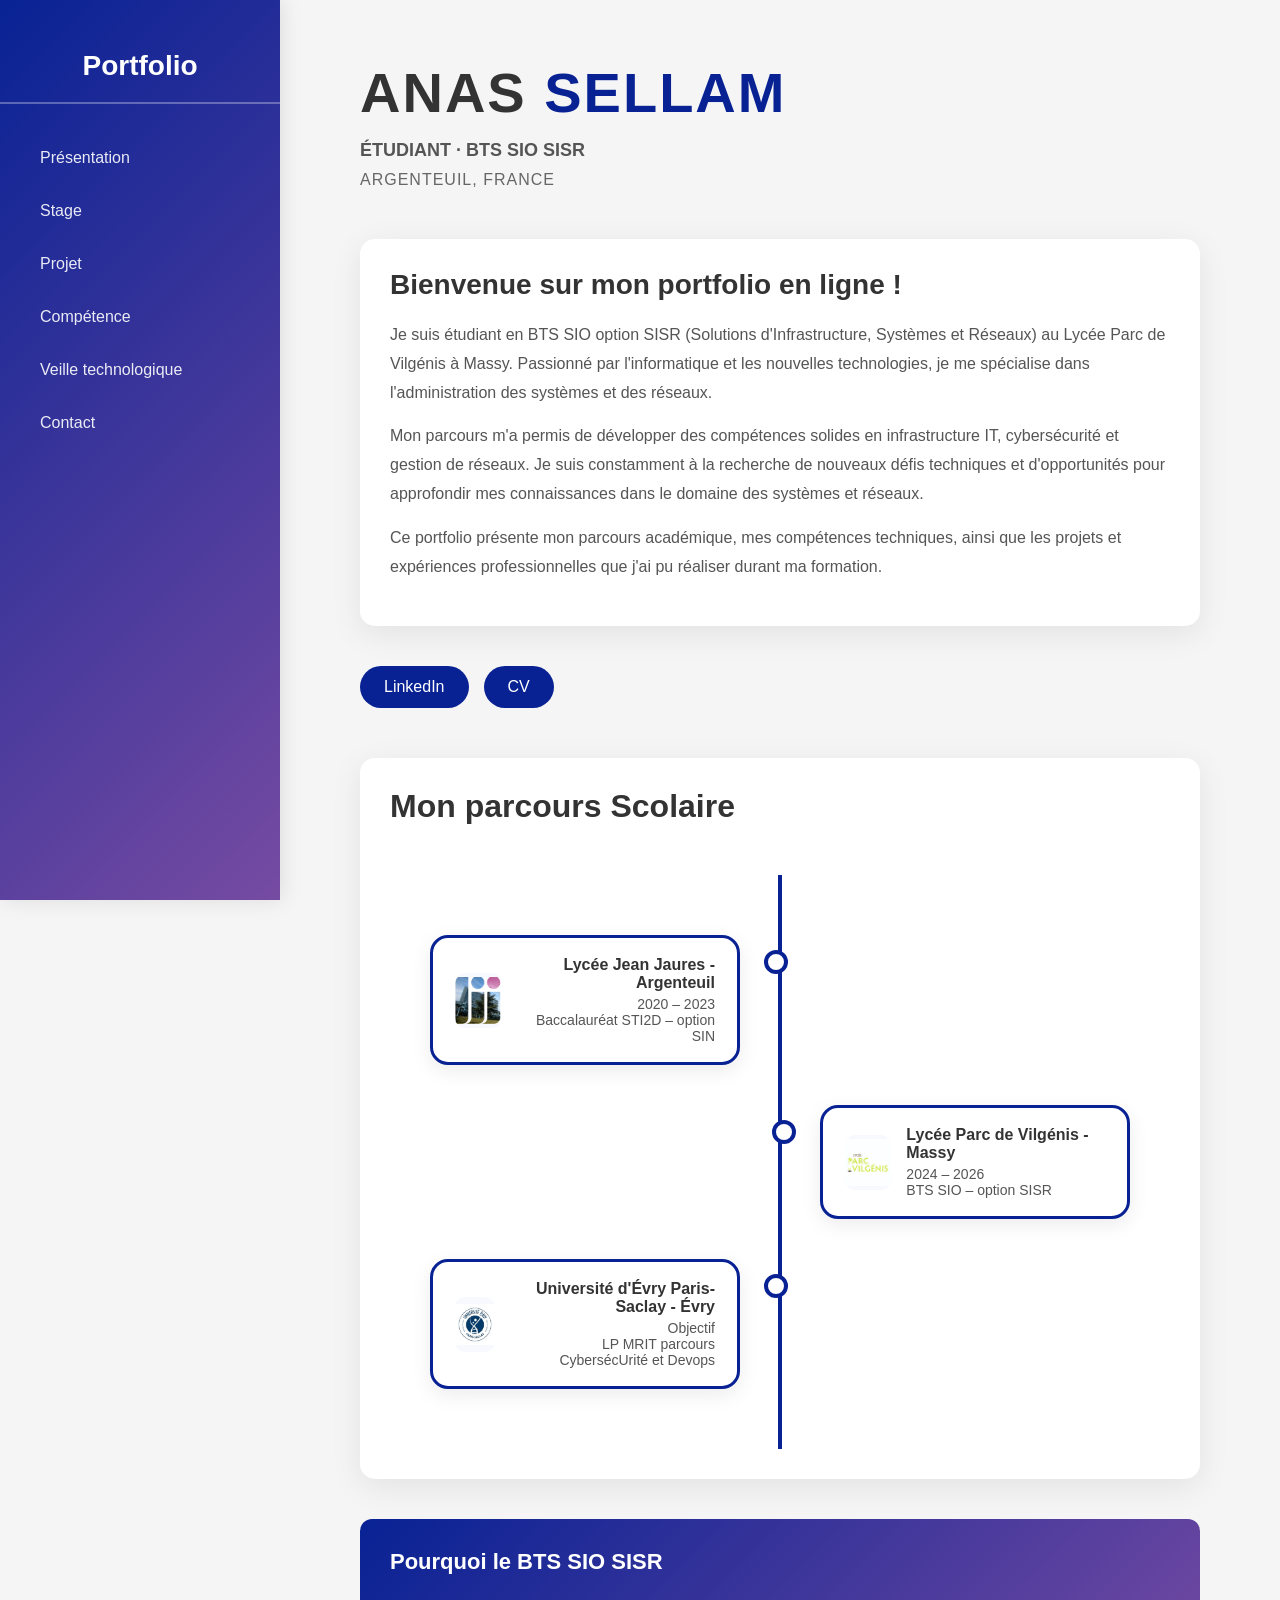
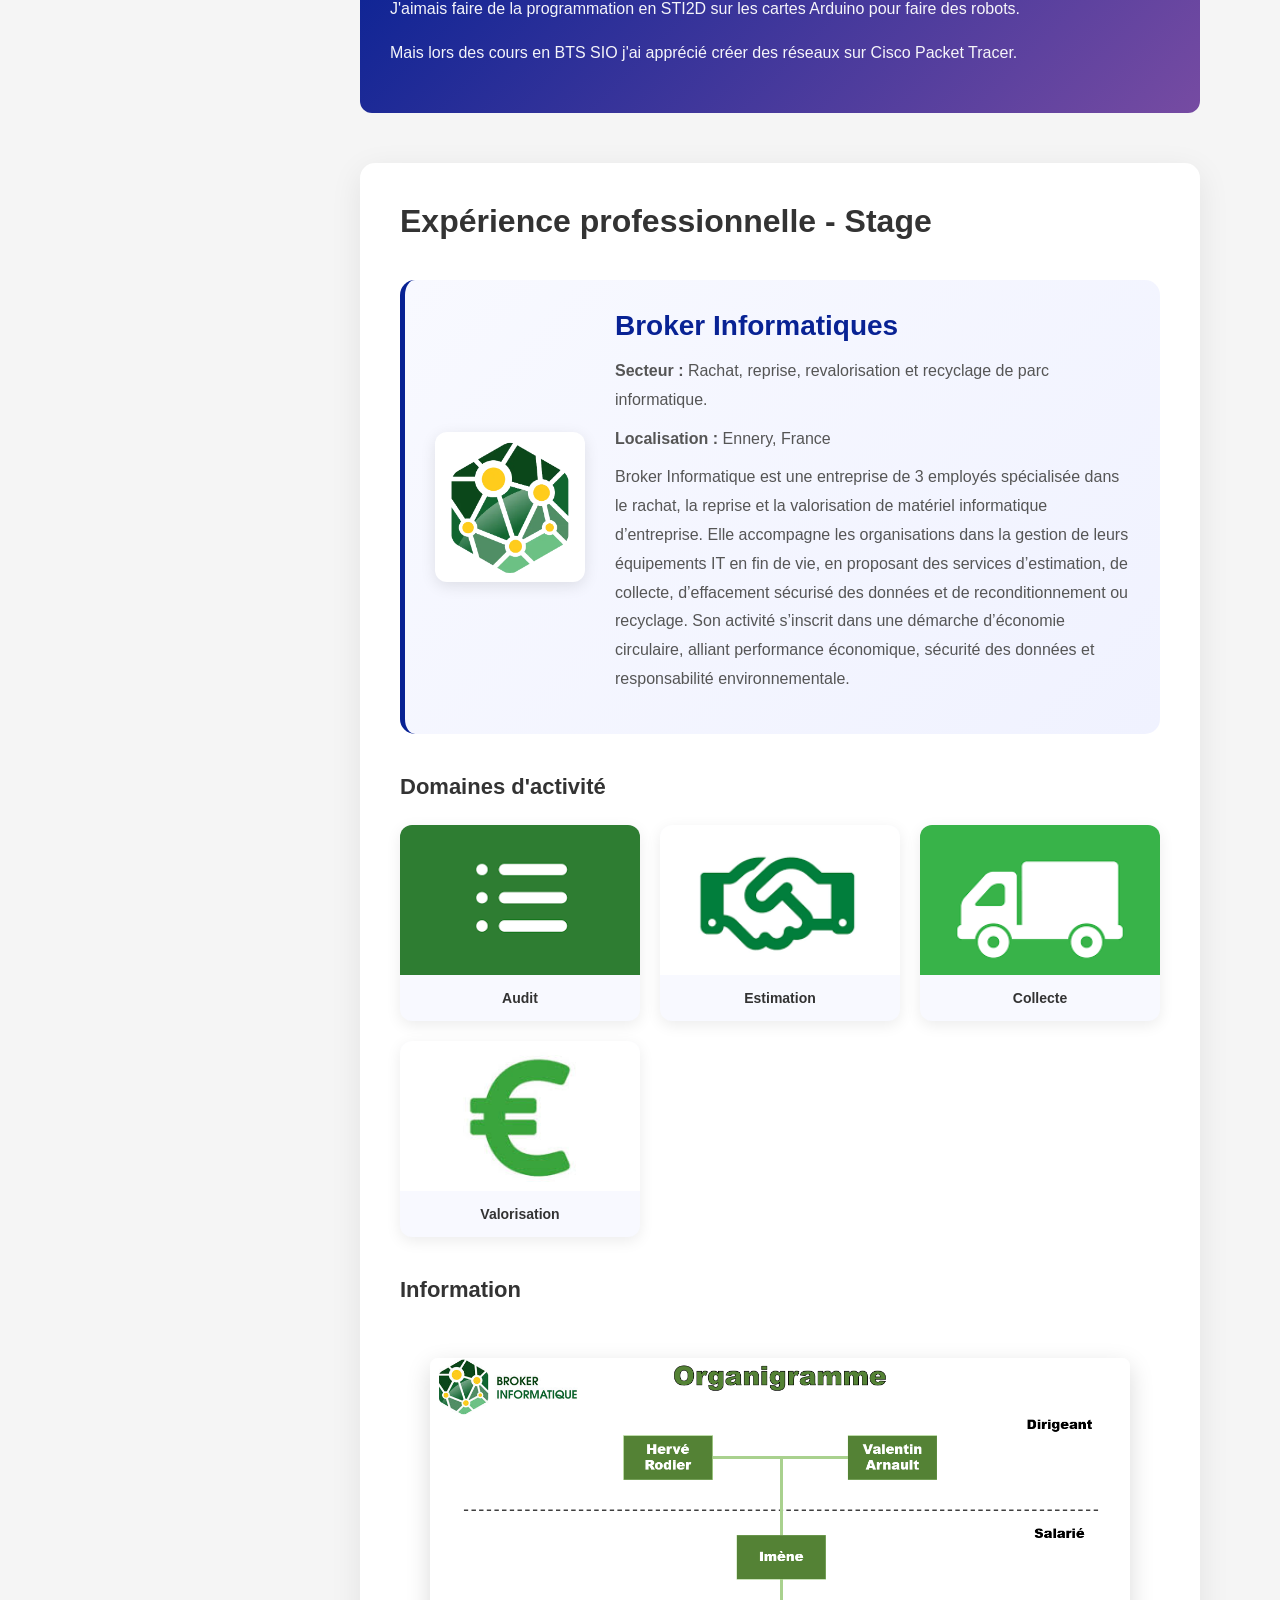
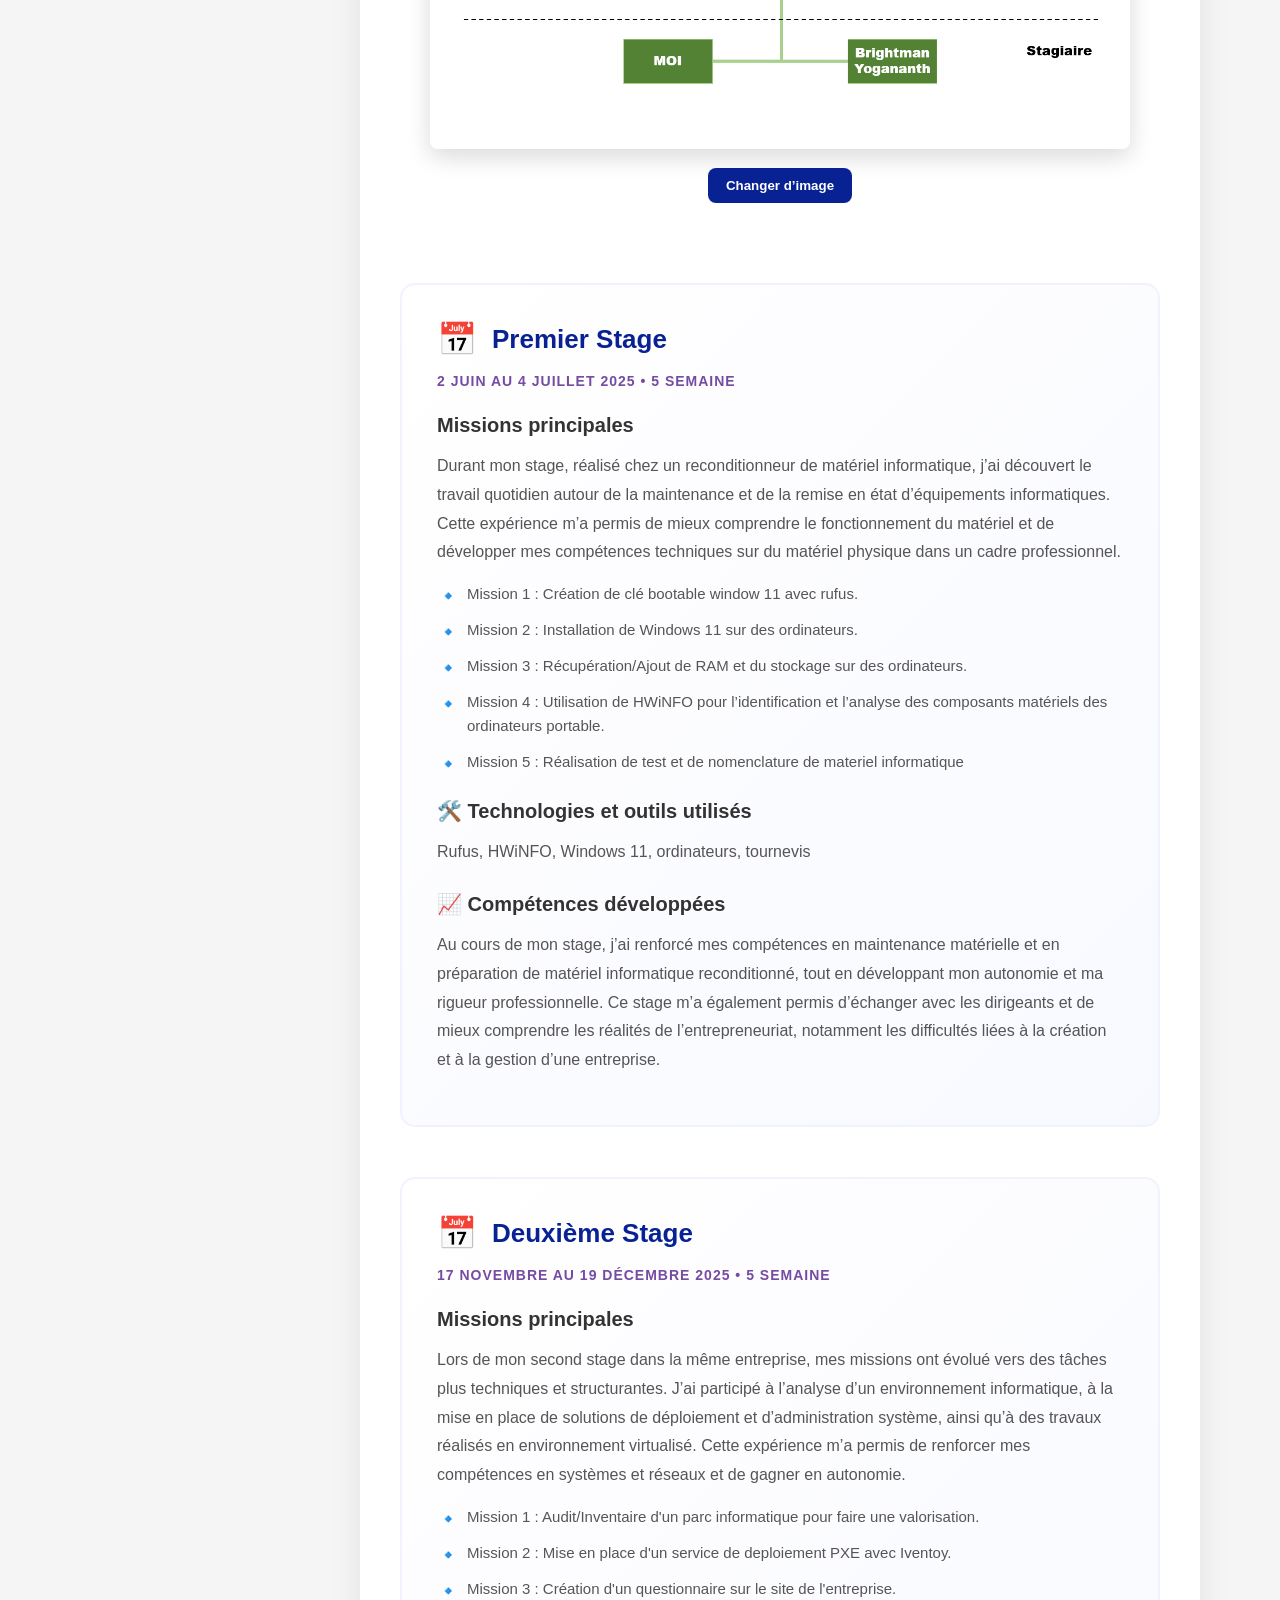
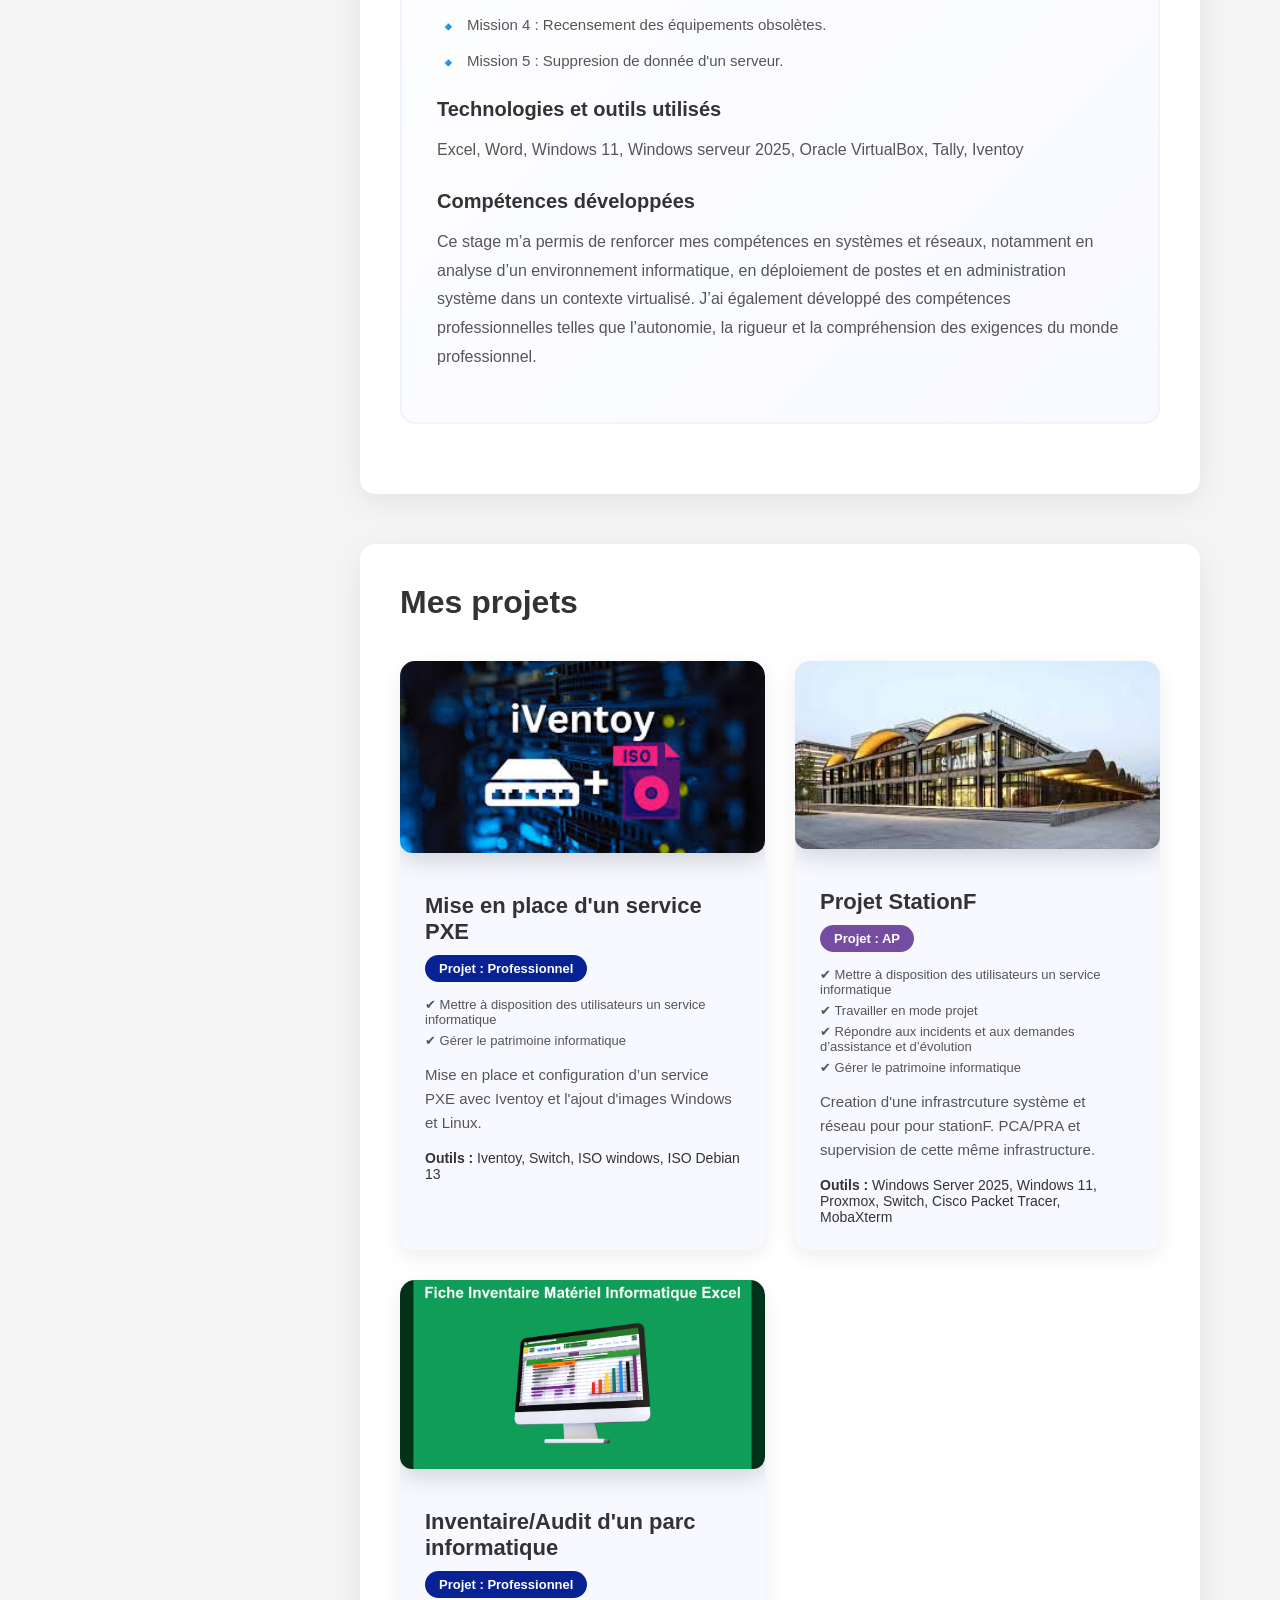
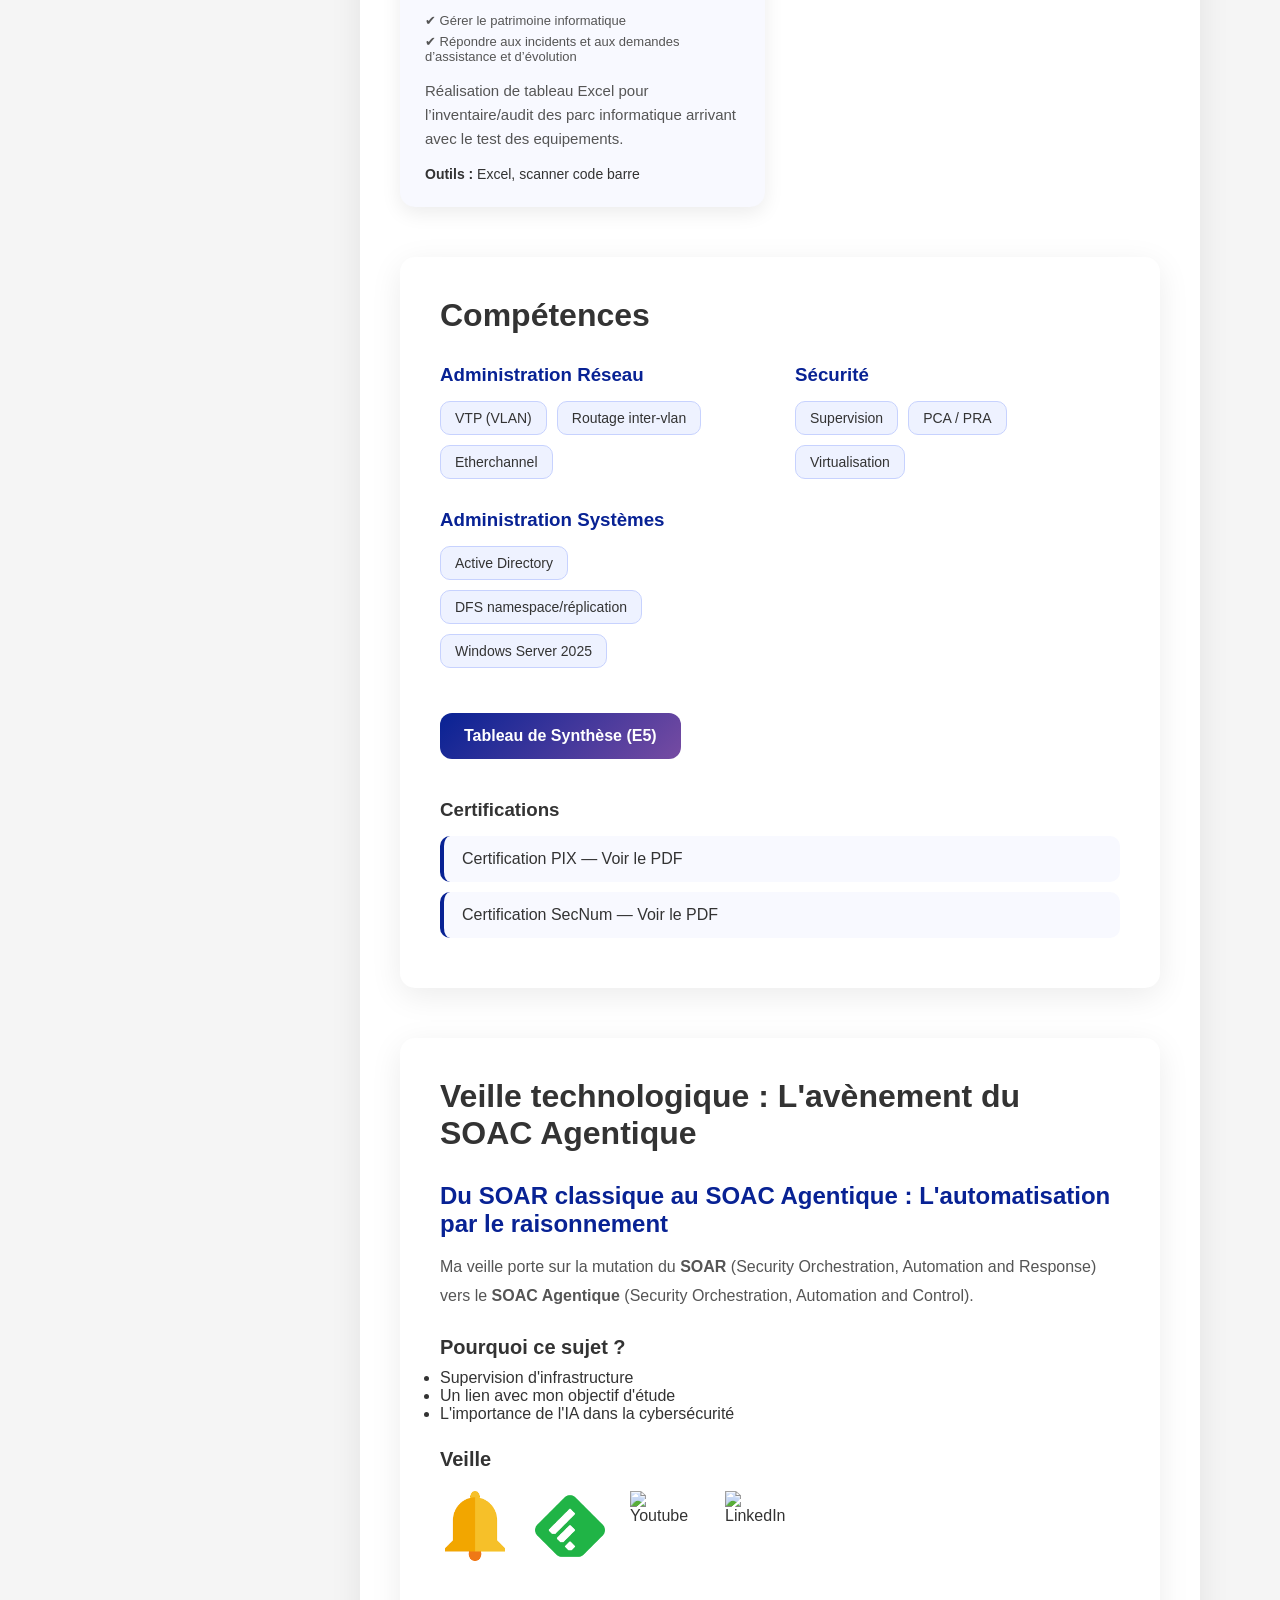
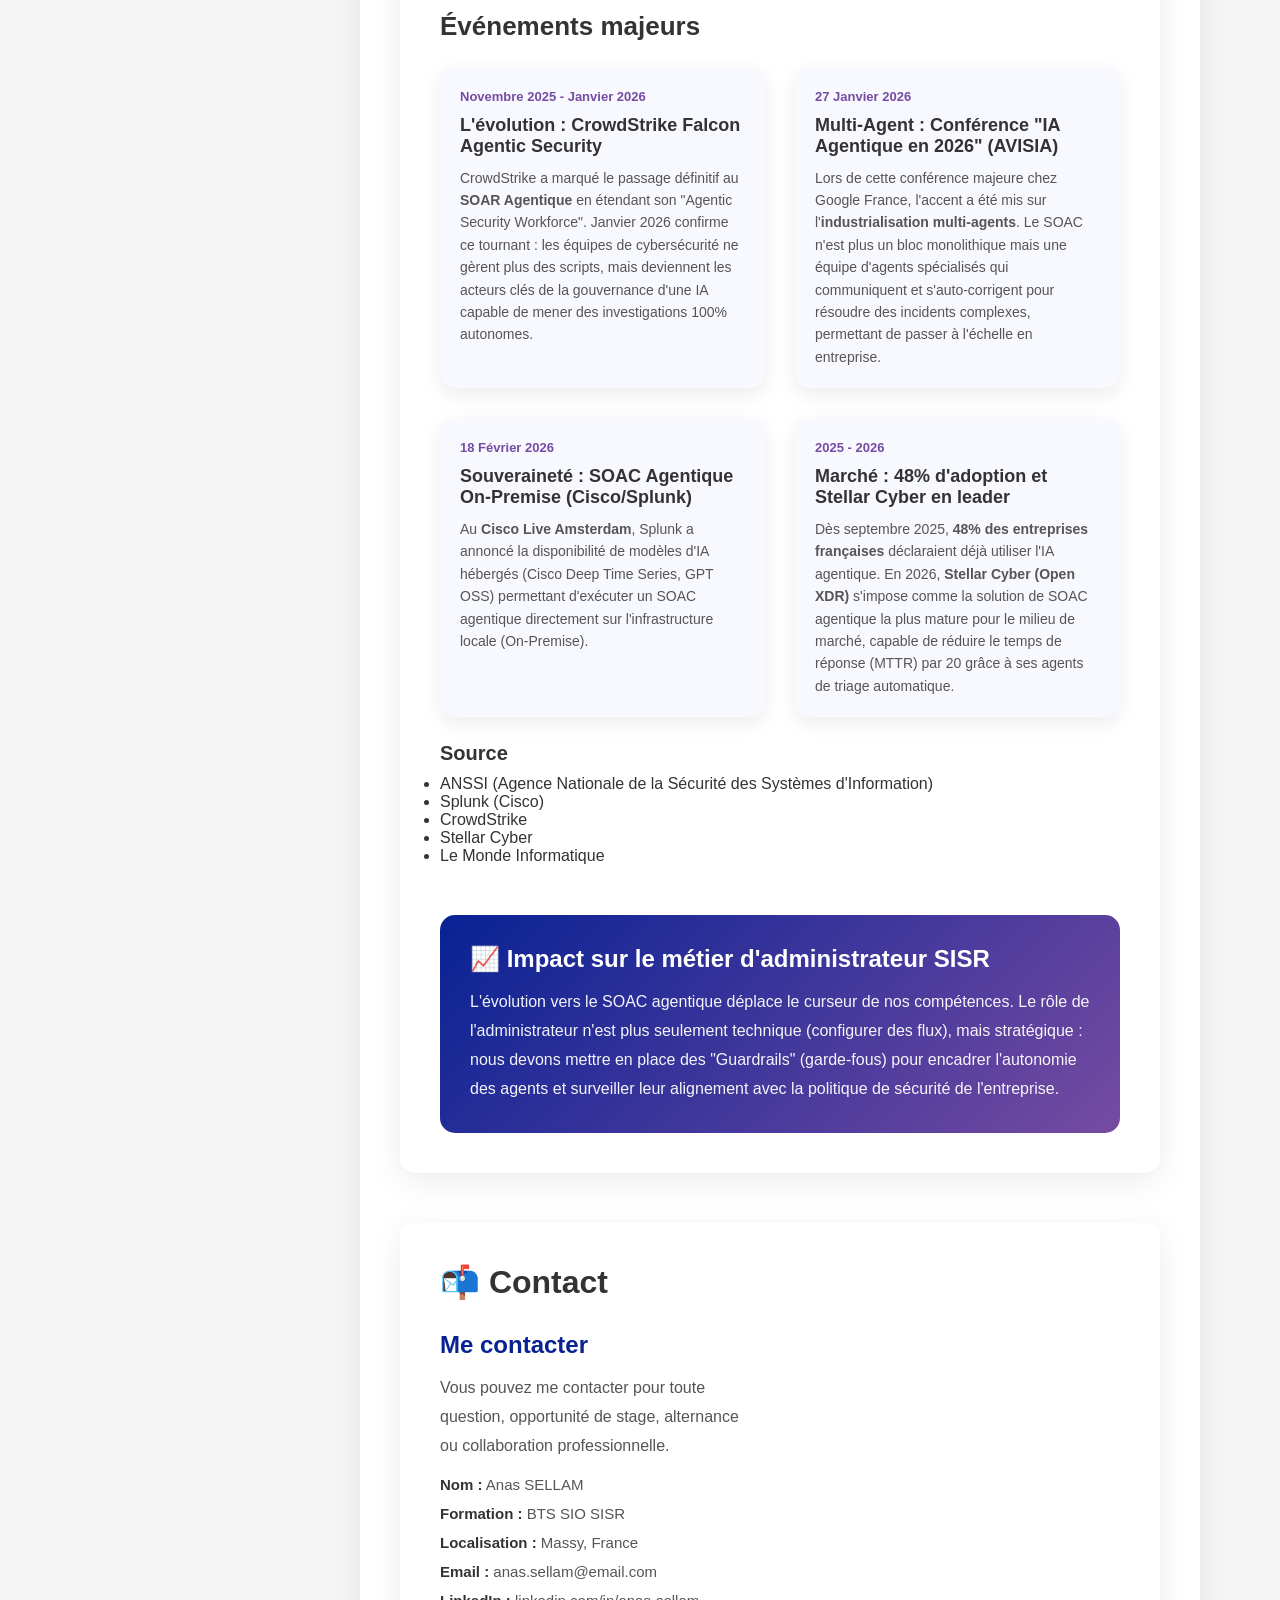
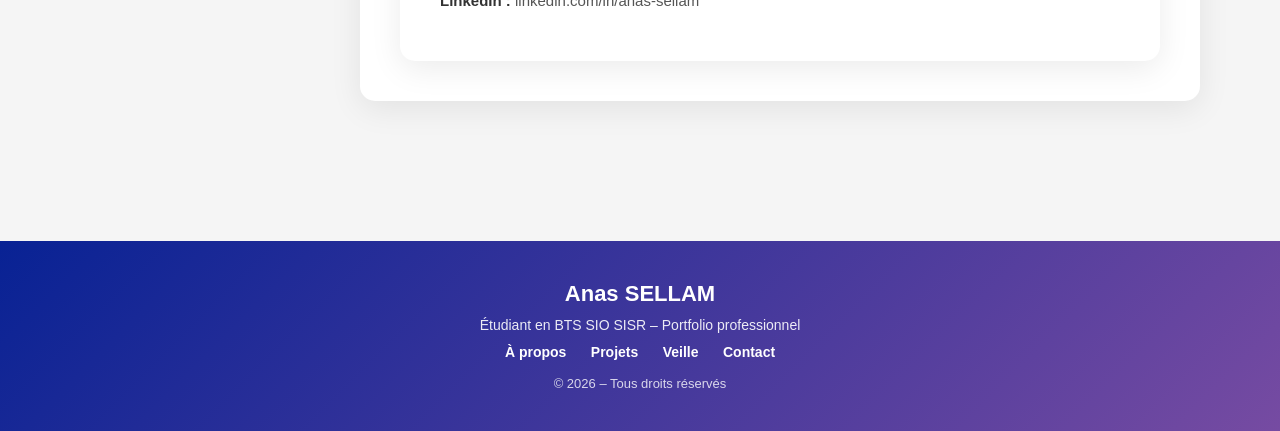
==== index.html @ ca4bee09 "Fix typos in mission descriptions in index.html" ====
<!DOCTYPE html>
<html lang="fr">
<head>
    <meta charset="UTF-8">
    <meta name="viewport" content="width=device-width, initial-scale=1.0">
    <title>Portfolio - Anas SELLAM</title>
    <link rel="stylesheet" href="css/styles.css">
</head>
<body>
    

    <nav class="sidebar">
        <div class="logo">
            <h2>Portfolio</h2>
        </div>
        <ul>
            <li><a href="#apropos">Présentation</a></li>
            <li><a href="#stage">Stage</a></li>
            <li><a href="#projet">Projet</a></li>
            <li><a href="#competence">Compétence</a></li>
            <li><a href="#veille">Veille technologique</a></li>
            <li><a href="#contact">Contact</a></li>
        </ul>
    </nav>

    <main class="content">
        <div id="apropos" class="hero">
            <h1><span class="name-part1">ANAS</span> <span class="name-part2">SELLAM</span></h1>
            <p class="subtitle">ÉTUDIANT · BTS SIO SISR</p>
            <p class="location">ARGENTEUIL, FRANCE</p>
        </div>

        <div class="intro">
            <h2>Bienvenue sur mon portfolio en ligne !</h2>
            <p>Je suis étudiant en BTS SIO option SISR (Solutions d'Infrastructure, Systèmes et Réseaux) au Lycée Parc de Vilgénis à Massy. Passionné par l'informatique et les nouvelles technologies, je me spécialise dans l'administration des systèmes et des réseaux.</p>
            <p>Mon parcours m'a permis de développer des compétences solides en infrastructure IT, cybersécurité et gestion de réseaux. Je suis constamment à la recherche de nouveaux défis techniques et d'opportunités pour approfondir mes connaissances dans le domaine des systèmes et réseaux.</p>
            <p>Ce portfolio présente mon parcours académique, mes compétences techniques, ainsi que les projets et expériences professionnelles que j'ai pu réaliser durant ma formation.</p>
        </div>

        <div class="social-links">
            <a href="https://www.linkedin.com/in/anas-sellam/" class="social-icon">LinkedIn</a>
            <a href="images/certification/CV_Alternance (1).pdf" target="_blank" class="social-icon">CV</a>
            
        </div>

        <div class="studies-section">
            <h2>Mon parcours Scolaire</h2>
            <div class="timeline-academic">

                <!-- ÉTAPE 1 -->
                <div class="timeline-row left">
                    <div class="timeline-card">
                        <div class="timeline-logo">
                            <img src="images/ecoles/icon_ljj.jpg" alt="Logo école">
                        </div>
                        <div class="timeline-text">
                            <h3>Lycée Jean Jaures - Argenteuil</h3>
                            <p>2020 – 2023</p>
                            <p>Baccalauréat STI2D – option SIN</p>
                        </div>
                    </div>
                </div>

                <!-- ÉTAPE 2 -->
                <div class="timeline-row right">
                    <div class="timeline-card">
                        <div class="timeline-logo">
                            <img src="images/ecoles/icon_lpv.jpg" alt="Logo école">
                        </div>
                        <div class="timeline-text">
                            <h3>Lycée Parc de Vilgénis - Massy</h3>
                            <p>2024 – 2026</p>
                            <p>BTS SIO – option SISR</p>
                        </div>
                    </div>
                </div>

                <!-- ÉTAPE 3 -->
                <div class="timeline-row left">
                    <div class="timeline-card">
                        <div class="timeline-logo">
                            <img src="images/ecoles/icon_ups.jpg" alt="Logo école">
                        </div>
                        <div class="timeline-text">
                            <h3>Université d'Évry Paris-Saclay - Évry</h3>
                            <p>Objectif</p>
                             <p>LP MRIT parcours CybersécUrité et Devops</p>
                            <p></p>
                        </div>
                    </div>
                </div>

            </div>           
        </div>

        

        <div class="choice-section">
            <h4>Pourquoi le BTS SIO SISR</h4>
            <p>J'aimais faire de la programmation en STI2D sur les cartes Arduino pour faire des robots.</p>
            <p>Mais lors des cours en BTS SIO j'ai apprécié créer des réseaux sur Cisco Packet Tracer.</p>
        </div>

        <div id="stage" class="stage-section">
            <h2>Expérience professionnelle - Stage</h2>
            
            <!-- En-tête entreprise avec logo -->
            <div class="company-header">
                <div class="company-logo">
                    <!-- Remplacez le commentaire ci-dessous par votre image -->
                    <img src="images/bi/logo-BI.png" alt="Logo Entreprise">
                    <!--<span style="font-size: 48px;"></span> -->
                </div>
                <div class="company-info">
                    <h3>Broker Informatiques</h3>
                    <p><strong>Secteur :</strong> Rachat, reprise, revalorisation et recyclage de parc informatique.</p>
                    <p><strong>Localisation :</strong> Ennery, France  </p>
                    <p>Broker Informatique est une entreprise de 3 employés spécialisée dans le rachat, la reprise et la valorisation de matériel informatique d’entreprise. Elle accompagne les organisations dans la gestion de leurs équipements IT en fin de vie, en proposant des services d’estimation, de collecte, d’effacement sécurisé des données et de reconditionnement ou recyclage. Son activité s’inscrit dans une démarche d’économie circulaire, alliant performance économique, sécurité des données et responsabilité environnementale.</p>
                    <!-- <p>[Description de l'entreprise : présentation générale, domaine d'expertise, taille, valeurs, etc. Expliquez ce que fait l'entreprise et son positionnement sur le marché.]</p> -->
                </div>
            </div>

            <!-- Activités de l'entreprise -->
            <div class="company-activities">
                <h4>Domaines d'activité</h4>
                <div class="activities-gallery">
                    <div class="activity-item">
                        <div class="activity-image">
                            <img src="images/bi/icon-inventaire.png" alt="Activité 1">
                            
                        </div>
                        <div class="activity-label">Audit</div>
                    </div>
                    <div class="activity-item">
                        <div class="activity-image">
                            <img src="images/bi/icon-estimation.png" alt="Activité 2">
                            
                        </div>
                        <div class="activity-label">Estimation</div>
                    </div>
                    <div class="activity-item">
                        <div class="activity-image">
                            <img src="images/bi/icon-collecte.png" alt="Activité 3"> 
                            
                        </div>
                        <div class="activity-label">Collecte</div>
                    </div>
                    <div class="activity-item">
                        <div class="activity-image">
                            <img src="images/bi/icon-valorisation.png" alt="Activité 4">
                            
                        </div>
                        <div class="activity-label">Valorisation</div>
                    </div>
                </div>
            </div>

            <!-- Organigramme -->
            <div class="organigramme-section">
                <h4>Information </h4>
                <div class="organigramme-container">
                    <div class="org-gallery">
                        <img id="orgImage" src="images/bi/organigramme.png" class="org-image">
                        <br>
                        <button onclick="changeOrgImage()" class="org-btn">
                            Changer d’image
                        </button>
                    </div>

                </div>
            </div>

            <!-- Premier stage -->
            <div class="stage-period">
                <h3>Premier Stage</h3>
                <div class="stage-date">2 juin au 4 juillet 2025 • 5 semaine</div>
                
                <h4>Missions principales</h4>
                <p>Durant mon stage, réalisé chez un reconditionneur de matériel informatique, j’ai découvert le travail quotidien autour de la maintenance et de la remise en état d’équipements informatiques. Cette expérience m’a permis de mieux comprendre le fonctionnement du matériel et de développer mes compétences techniques sur du matériel physique dans un cadre professionnel.</p>
                
                <ul>
                    <li>Mission 1 : Création de clé bootable window 11 avec rufus.</li>
                    <li>Mission 2 : Installation de Windows 11 sur des ordinateurs.</li>
                    <li>Mission 3 : Récupération/Ajout de RAM et du stockage sur des ordinateurs.</li>
                    <li>Mission 4 : Utilisation de HWiNFO pour l’identification et l’analyse des composants matériels des ordinateurs portable.</li>
                    <li>Mission 5 : Réalisation de test et de nomenclature de materiel informatique</li>
                </ul>

                <h4>🛠️ Technologies et outils utilisés</h4>
                <p>Rufus, HWiNFO, Windows 11, ordinateurs, tournevis</p>

                <h4>📈 Compétences développées</h4>
                <p>Au cours de mon stage, j’ai renforcé mes compétences en maintenance matérielle et en préparation de matériel informatique reconditionné, tout en développant mon autonomie et ma rigueur professionnelle. Ce stage m’a également permis d’échanger avec les dirigeants et de mieux comprendre les réalités de l’entrepreneuriat, notamment les difficultés liées à la création et à la gestion d’une entreprise.</p>
            </div>

            <!-- Deuxième stage -->
            <div class="stage-period">
                <h3>Deuxième Stage</h3>
                <div class="stage-date">17 novembre au 19 décembre 2025 • 5 semaine</div>
                
                <h4>Missions principales</h4>
                <p>Lors de mon second stage dans la même entreprise, mes missions ont évolué vers des tâches plus techniques et structurantes. J’ai participé à l’analyse d’un environnement informatique, à la mise en place de solutions de déploiement et d’administration système, ainsi qu’à des travaux réalisés en environnement virtualisé. Cette expérience m’a permis de renforcer mes compétences en systèmes et réseaux et de gagner en autonomie.</p>
                
                <ul>
                    <li>Mission 1 : Audit/Inventaire d'un parc informatique pour faire une valorisation.</li>
                    <li>Mission 2 : Mise en place d'un service de deploiement PXE avec Iventoy.</li>
                    <li>Mission 3 : Création d'un questionnaire sur le site de l'entreprise.</li>
                    <li>Mission 4 : Recensement des équipements obsolètes.</li>
                    <li>Mission 5 : Suppresion de donnée d'un serveur.</li>   
                </ul>

                <h4>Technologies et outils utilisés</h4>
                <p>Excel, Word, Windows 11, Windows serveur 2025, Oracle VirtualBox, Tally, Iventoy</p>

                <h4>Compétences développées</h4>
                <p>Ce stage m’a permis de renforcer mes compétences en systèmes et réseaux, notamment en analyse d’un environnement informatique, en déploiement de postes et en administration système dans un contexte virtualisé. J’ai également développé des compétences professionnelles telles que l’autonomie, la rigueur et la compréhension des exigences du monde professionnel.</p>
            </div>
        </div>

       <div id="projet" class="projects-section">
    <h2>Mes projets</h2>

    <div class="projects-grid">

        <!-- ===== PROJET 1 ===== -->
        <a href="projets/projet_pxe.html" class="project-card">
             <img id="orgImage" src="images/projet/IVentoy/iventoy_page.jpg" class="org-image">

            <div class="project-content">
                <h3>Mise en place d'un service PXE</h3>

                <span class="project-type">Projet : Professionnel</span>

                <div class="project-skills">
                    <span>✔ Mettre à disposition des utilisateurs un service informatique</span>
                    <span>✔ Gérer le patrimoine informatique</span>
                </div>

                <p class="project-description">
                    Mise en place et configuration d’un service PXE avec Iventoy et l'ajout d'images Windows et Linux.

                <div class="project-tools">
                    <strong>Outils :</strong> Iventoy, Switch, ISO windows, ISO Debian 13
                </div>
            </div>
        </a>

        <!-- ===== PROJET 2 ===== -->
        <a href="projets/projet_stationF.html" target="_blank" class="project-card">
            <img id="orgImage" src="images/projet/stationF/stationF_page.jpg" class="org-image">

            <div class="project-content">
                <h3>Projet StationF</h3>

                <span class="project-type perso">Projet : AP</span>

                <div class="project-skills">
                    <span>✔ Mettre à disposition des utilisateurs un service informatique</span>
                    <span>✔ Travailler en mode projet</span>
                    <span>✔ Répondre aux incidents et aux demandes d’assistance et d’évolution</span>
                    <span>✔ Gérer le patrimoine informatique</span>                  
                </div>

                <p class="project-description">
                    Creation d'une infrastrcuture système et réseau pour pour stationF.
                    PCA/PRA et supervision de cette même infrastructure.
                </p>

                <div class="project-tools">
                    <strong>Outils :</strong> Windows Server 2025, Windows 11, Proxmox, Switch, Cisco Packet Tracer, MobaXterm
                </div>
            </div>
        </a>

        <!-- ===== PROJET 3 ===== -->
        <a href="projets/projet_InvAud.html" class="project-card">
            <img id="orgImage" src="images/projet/inventaire/inventaire_page2.png" class="org-image">

            <div class="project-content">
                <h3>Inventaire/Audit d'un parc informatique</h3>

                <span class="project-type">Projet : Professionnel</span>

                <div class="project-skills">
                    <span>✔ Gérer le patrimoine informatique</span>
                    <span>✔ Répondre aux incidents et aux demandes d’assistance et d’évolution</span>
                </div>

                <p class="project-description">
                    Réalisation de tableau Excel pour l’inventaire/audit des parc informatique arrivant avec le test des equipements.
                </p>

                <div class="project-tools">
                    <strong>Outils :</strong> Excel, scanner code barre
                </div>
            </div>
        </a>

    </div>

    <section class="skills-modern">

    <h2>Compétences</h2>

    <div class="skills-columns">

        <!-- COLONNE 1 -->
        <div class="skills-col">
        <h3>Administration Réseau</h3>
        <div class="badges">
            <span>VTP (VLAN)</span>
            <span>Routage inter-vlan</span>
            <span>Etherchannel</span>
        </div>
        </div>

        <!-- COLONNE 2 -->
        <div class="skills-col">
        <h3>Sécurité</h3>
        <div class="badges">
            <span>Supervision</span>
            <span>PCA / PRA</span>
            <span>Virtualisation</span>
        </div>
        </div>

  <!-- ADMIN -->
  <div class="skills-col">
    <h3>Administration Systèmes</h3>
    <div class="badges">
      <span>Active Directory</span>
      <span>DFS namespace/réplication</span>
      <span>Windows Server 2025</span>
    </div>
  </div>



     

    </div>
    <!-- BOUTON TABLEAU -->
    <div class="doc-buttons">
        <a href="images/certification/Tableau de synthese_as.pdf" target="_blank" class="btn-main">
        Tableau de Synthèse (E5)
        </a>
    </div>

    <!-- CERTIFICATIONS -->
    <div class="certifications">
        <h3>Certifications</h3>

        <a href="images/certification/certif_Pix.pdf" target="_blank" class="certif-card">
        Certification PIX — Voir le PDF
        </a>

        <a href="images/certification/certif_SecNum.pdf" target="_blank" class="certif-card">
        Certification SecNum — Voir le PDF
        </a>

    </div>

    </section>


    <div id="veille" class="veille-section">
        <h2>Veille technologique : L'avènement du SOAC Agentique</h2>

        <div class="veille-intro">
            <h3>Du SOAR classique au SOAC Agentique : L'automatisation par le raisonnement</h3>
            <p>
                Ma veille porte sur la mutation du <strong>SOAR</strong> (Security Orchestration, Automation and Response) vers le <strong>SOAC Agentique</strong> (Security Orchestration, Automation and Control).
            </p>
            
            <h4>Pourquoi ce sujet ?</h4>
            <ul>
                <li>Supervision d'infrastructure</li>
                <li>Un lien avec mon objectif d'étude</li>
                <li>L'importance de l'IA dans la cybersécurité</li>
            </ul>
            <h4>Veille</h4>
            <div class="veille-tools">
                <div class="tool"><img src="images/veille/outils/google-alerts.png" alt="Google Alerts"><span>Google Alerts</span></div>
                <div class="tool"><img src="images/veille/outils/feedly.png" alt="Feedly"><span>Feedly</span></div>
                <div class="tool"><img src="images/veille/outils/youtube.png" alt="Youtube"><span>Youtube</span></div>
                <div class="tool"><img src="images/veille/outils/syft-ai-icon.png" alt="LinkedIn"><span>LinkedIn Pulse</span></div>
            </div>
        </div>

        <h3 class="veille-subtitle">Événements majeurs</h3>

        <div class="veille-articles">

            <div class="veille-card">
                <div class="veille-card-content">
                    <span class="veille-date">Novembre 2025 - Janvier 2026</span>
                    <h4>L'évolution : CrowdStrike Falcon Agentic Security</h4>
                    <p>
                        CrowdStrike a marqué le passage définitif au <strong>SOAR Agentique</strong> en étendant son "Agentic Security Workforce". Janvier 2026 confirme ce tournant : les équipes de cybersécurité ne gèrent plus des scripts, mais deviennent les acteurs clés de la gouvernance d'une IA capable de mener des investigations 100% autonomes.
                    </p>
                </div>
            </div>

            <div class="veille-card">
                <div class="veille-card-content">
                    <span class="veille-date">27 Janvier 2026</span>
                    <h4>Multi-Agent : Conférence "IA Agentique en 2026" (AVISIA)</h4>
                    <p>
                        Lors de cette conférence majeure chez Google France, l'accent a été mis sur l'<strong>industrialisation multi-agents</strong>. Le SOAC n'est plus un bloc monolithique mais une équipe d'agents spécialisés qui communiquent et s'auto-corrigent pour résoudre des incidents complexes, permettant de passer à l'échelle en entreprise.
                    </p>
                </div>
            </div>

            <div class="veille-card">
                <div class="veille-card-content">
                    <span class="veille-date">18 Février 2026</span>
                    <h4>Souveraineté : SOAC Agentique On-Premise (Cisco/Splunk)</h4>
                    <p>
                        Au <strong>Cisco Live Amsterdam</strong>, Splunk a annoncé la disponibilité de modèles d'IA hébergés (Cisco Deep Time Series, GPT OSS) permettant d'exécuter un SOAC agentique directement sur l'infrastructure locale (On-Premise).
                    </p>
                </div>
            </div>

            <div class="veille-card">
                <div class="veille-card-content">
                    <span class="veille-date">2025 - 2026</span>
                    <h4>Marché : 48% d'adoption et Stellar Cyber en leader</h4>
                    <p>
                        Dès septembre 2025, <strong>48% des entreprises françaises</strong> déclaraient déjà utiliser l'IA agentique. En 2026, <strong>Stellar Cyber (Open XDR)</strong> s'impose comme la solution de SOAC agentique la plus mature pour le milieu de marché, capable de réduire le temps de réponse (MTTR) par 20 grâce à ses agents de triage automatique.
                    </p>
                </div>
            </div>

        </div>

        <div class="veille-intro">
            <h4>Source</h4>
            <ul>
                <li>ANSSI (Agence Nationale de la Sécurité des Systèmes d'Information)</li>
                <li>Splunk (Cisco)</li>
                <li>CrowdStrike</li>
                <li>Stellar Cyber</li>
                <li>Le Monde Informatique</li>
            </ul>
        </div>

        <div class="veille-evolution">
            <h3>📈 Impact sur le métier d'administrateur SISR</h3>
            <p>
                L'évolution vers le SOAC agentique déplace le curseur de nos compétences. Le rôle de l'administrateur n'est plus seulement technique (configurer des flux), mais stratégique : nous devons mettre en place des "Guardrails" (garde-fous) pour encadrer l'autonomie des agents et surveiller leur alignement avec la politique de sécurité de l'entreprise.
            </p>
        </div>
    </div>







    <div id="contact" class="contact-section">
        <h2>📬 Contact</h2>

        <div class="contact-container">

            <!-- INFOS -->
            <div class="contact-info">
                <h3>Me contacter</h3>
                <p>
                    Vous pouvez me contacter pour toute question, opportunité de stage,
                    alternance ou collaboration professionnelle.
                </p>

                <ul>
                    <li><span>Nom :</span> Anas SELLAM</li>
                    <li><span>Formation :</span> BTS SIO SISR</li>
                    <li><span>Localisation :</span> Massy, France</li>
                    <li><span>Email :</span> anas.sellam@email.com</li>
                    <li><span>LinkedIn :</span> linkedin.com/in/anas-sellam</li>
                </ul>
            </div>

            
        </div>
    </div>
</div>





</div>

    </main>


    <script>
        

        const skillTitles = document.querySelectorAll('.skill-title');

        skillTitles.forEach(title => {
            title.addEventListener('click', () => {
                const content = title.nextElementSibling;

                // Fermer les autres
                document.querySelectorAll('.skill-content').forEach(item => {
                    if (item !== content) {
                        item.style.display = 'none';
                    }
                });

                // Toggle
                content.style.display = content.style.display === 'block' ? 'none' : 'block';
            });
        });

        const orgImages = [
            
            
            "images/bi/schema_BI.png",   //image 1
            "images/bi/organigramme.png", //image 3
            
        ];

        let currentOrg = 0;

        function changeOrgImage() {
            const img = document.getElementById("orgImage");

            img.style.opacity = 0;

            setTimeout(() => {
                currentOrg = (currentOrg + 1) % orgImages.length;
                img.src = orgImages[currentOrg];
                img.style.opacity = 1;
            }, 200);
        }





    </script>

        
    
    <footer>
        <div class="footer-content">
            <h3>Anas SELLAM</h3>
            <p>Étudiant en BTS SIO SISR – Portfolio professionnel</p>

            <div class="footer-links">
                <a href="#apropos">À propos</a>
                <a href="#projet">Projets</a>
                <a href="#veille">Veille</a>
                <a href="#contact">Contact</a>
            </div>

            <div class="footer-bottom">
                © 2026 – Tous droits réservés
            </div>
        </div>
    </footer>

</body>
</html>
---- css/styles.css ----
* {
  margin: 0;
  padding: 0;
  box-sizing: border-box;
}

body {
  font-family: "Segoe UI", Tahoma, Geneva, Verdana, sans-serif;
  background: #f5f5f5;
  min-height: 100vh;
  scroll-behavior: smooth;
  transition: all 0.5s ease;
}

body.green-theme {
  --primary-color: #03581c;
  --secondary-color: #37a11d;
  --light-bg: #f0fdf4;
  --lighter-bg: #dcfce7;
}

:root {
  --primary-color: #082294;
  --secondary-color: #764ba2;
  --light-bg: #f8f9ff;
  --lighter-bg: #f0f2ff;
}

.sidebar {
  position: fixed;
  left: 0;
  top: 0;
  width: 280px;
  height: 100vh;
  background: linear-gradient(
    135deg,
    var(--primary-color) 0%,
    var(--secondary-color) 100%
  );
  box-shadow: 2px 0 20px rgba(0, 0, 0, 0.1);
  padding: 30px 0;
  transition: all 0.5s ease;
}

.theme-toggle {
  position: fixed;
  top: 20px;
  right: 20px;
  z-index: 1000;
  background: var(--primary-color);
  color: white;
  border: none;
  padding: 12px 24px;
  border-radius: 25px;
  cursor: pointer;
  font-weight: 600;
  font-size: 14px;
  box-shadow: 0 4px 15px rgba(0, 0, 0, 0.2);
  transition: all 0.3s ease;
  display: flex;
  align-items: center;
  gap: 8px;
}

.theme-toggle:hover {
  transform: translateY(-2px);
  box-shadow: 0 6px 20px rgba(0, 0, 0, 0.3);
}

.logo {
  text-align: center;
  padding: 20px;
  margin-bottom: 30px;
  border-bottom: 2px solid rgba(255, 255, 255, 0.3);
}

.logo h2 {
  color: white;
  font-size: 28px;
  font-weight: 600;
}

.sidebar ul {
  list-style: none;
}

.sidebar li {
  margin: 5px 20px;
}

.sidebar a {
  display: block;
  padding: 15px 20px;
  color: rgba(255, 255, 255, 0.9);
  text-decoration: none;
  border-radius: 10px;
  transition: all 0.3s ease;
  font-weight: 500;
}

.sidebar a:hover {
  background: rgba(255, 255, 255, 0.2);
  color: white;
  transform: translateX(5px);
  box-shadow: 0 4px 15px rgba(0, 0, 0, 0.2);
}

.content {
  margin-left: 280px;
  padding: 60px 80px;
  color: #333;
}

.hero {
  margin-bottom: 50px;
}

.hero h1 {
  font-size: 56px;
  margin-bottom: 15px;
  font-weight: 800;
  letter-spacing: 2px;
}

.name-part1 {
  color: #333;
}

.name-part2 {
  color: var(--primary-color);
  transition: color 0.5s ease;
}

.subtitle {
  font-size: 18px;
  margin-bottom: 10px;
  font-weight: 600;
  color: #555;
}

.location {
  font-size: 16px;
  color: #666;
  text-transform: uppercase;
  letter-spacing: 1px;
}

.intro {
  background: white;
  padding: 30px;
  border-radius: 15px;
  margin-bottom: 40px;
  box-shadow: 0 8px 32px rgba(0, 0, 0, 0.08);
}

.intro h2 {
  font-size: 28px;
  margin-bottom: 20px;
  color: #333;
}

.intro p {
  font-size: 16px;
  line-height: 1.8;
  margin-bottom: 15px;
  color: #555;
}

.social-links {
  display: flex;
  gap: 15px;
  margin-bottom: 30px;
  flex-wrap: wrap;
}

.social-icon {
  background: var(--primary-color);
  color: white;
  padding: 12px 24px;
  border-radius: 25px;
  text-decoration: none;
  font-weight: 500;
  transition: all 0.3s ease;
}

.social-icon:hover {
  background: var(--secondary-color);
  transform: translateY(-3px);
  box-shadow: 0 5px 15px rgba(102, 126, 234, 0.3);
}

.studies-section {
  margin-top: 50px;
  background: white;
  padding: 30px;
  border-radius: 15px;
  box-shadow: 0 8px 32px rgba(0, 0, 0, 0.08);
}

.studies-section h2 {
  font-size: 32px;
  margin-bottom: 30px;
  color: #333;
}
/* ===============================
   TIMELINE ACADEMIQUE ALTERNÉE
================================ */

.timeline-academic {
    position: relative;
    margin-top: 50px;
    padding: 40px 0;
}

/* ligne centrale */
.timeline-academic::before {
    content: "";
    position: absolute;
    left: 50%;
    top: 0;
    bottom: 0;
    width: 4px;
    background: var(--primary-color);
    transform: translateX(-50%);
}

/* ligne */
.timeline-row {
    position: relative;
    width: 50%;
    padding: 20px 40px;
}

.timeline-row.left {
    left: 0;
    text-align: right;
}

.timeline-row.right {
    left: 50%;
}

/* carte */
.timeline-card {
    display: inline-flex;
    align-items: center;
    gap: 15px;
    background: white;
    border: 3px solid var(--primary-color);
    border-radius: 18px;
    padding: 18px 22px;
    box-shadow: 0 6px 20px rgba(0,0,0,0.08);
    transition: 0.3s ease;
}

.timeline-card:hover {
    transform: translateY(-4px);
    box-shadow: 0 12px 30px rgba(0,0,0,0.15);
}

/* logo */
.timeline-logo {
    width: 55px;
    height: 55px;
    background: var(--light-bg);
    border-radius: 10px;
    display: flex;
    align-items: center;
    justify-content: center;
    overflow: hidden;
}

.timeline-logo img {
    width: 100%;
    height: 100%;
    object-fit: contain;
}

/* texte */
.timeline-text h3 {
    font-size: 16px;
    margin-bottom: 4px;
}

.timeline-text p {
    font-size: 14px;
    color: #555;
    margin: 0;
}

/* point sur la ligne */
.timeline-row::before {
    content: "";
    position: absolute;
    top: 35px;
    width: 16px;
    height: 16px;
    background: white;
    border: 4px solid var(--primary-color);
    border-radius: 50%;
    z-index: 2;
}

.timeline-row.left::before {
    right: -8px;
}

.timeline-row.right::before {
    left: -8px;
}

/* responsive mobile */
@media (max-width: 900px) {

    .timeline-academic::before {
        left: 20px;
    }

    .timeline-row {
        width: 100%;
        padding-left: 60px;
        padding-right: 20px;
    }

    .timeline-row.left,
    .timeline-row.right {
        left: 0;
        text-align: left;
    }

    .timeline-row::before {
        left: 12px;
    }
}

/* =======================
   TIMELINE ACADEMIQUE CLASSIQUE
======================= */

.timeline {
  position: relative;
  padding-left: 40px;
}

.timeline::before {
  content: "";
  position: absolute;
  left: 0;
  top: 0;
  bottom: 0;
  width: 3px;
  background: var(--primary-color);
  transition: background 0.5s ease;
}

.timeline-item {
  position: relative;
  margin-bottom: 40px;
}

.timeline-item::before {
  content: "";
  position: absolute;
  left: -46px;
  top: 5px;
  width: 15px;
  height: 15px;
  border-radius: 50%;
  background: var(--primary-color);
  box-shadow: 0 0 0 4px rgba(102, 126, 234, 0.2);
  transition: all 0.5s ease;
}

.timeline-date {
  font-size: 14px;
  font-weight: 600;
  color: var(--primary-color);
  margin-bottom: 10px;
  text-transform: uppercase;
  letter-spacing: 1px;
  transition: color 0.5s ease;
}

.timeline-content {
  background: var(--light-bg);
  padding: 20px;
  border-radius: 10px;
  border-left: 3px solid var(--primary-color);
  transition: all 0.5s ease;
}

.timeline-content h3 {
  font-size: 20px;
  margin-bottom: 10px;
  color: #333;
}

.timeline-content p {
  font-size: 15px;
  line-height: 1.6;
  color: #555;
  margin-bottom: 5px;
}

.timeline-content .school {
  font-style: italic;
  color: #777;
}

.bts-section {
  margin-top: 50px;
  background: white;
  padding: 40px;
  border-radius: 15px;
  box-shadow: 0 8px 32px rgba(0, 0, 0, 0.08);
}

.bts-section h2 {
  font-size: 32px;
  margin-bottom: 30px;
  color: #333;
}

.bts-description {
  margin-bottom: 40px;
}

.bts-description h3,
.sisr-section h3 {
  font-size: 24px;
  color: var(--primary-color);
  margin-bottom: 15px;
  margin-top: 20px;
  transition: color 0.5s ease;
}

.bts-description p,
.sisr-intro {
  font-size: 16px;
  line-height: 1.8;
  color: #555;
  margin-bottom: 15px;
}

.sisr-section h4 {
  font-size: 20px;
  color: #333;
  margin: 30px 0 20px 0;
}

.competences-grid {
  display: grid;
  grid-template-columns: repeat(auto-fit, minmax(300px, 1fr));
  gap: 25px;
  margin: 30px 0;
}

.competence-card {
  background: linear-gradient(
    135deg,
    var(--light-bg) 0%,
    var(--lighter-bg) 100%
  );
  padding: 25px;
  border-radius: 12px;
  border-left: 4px solid var(--primary-color);
  transition: all 0.5s ease;
}

.competence-card:hover {
  transform: translateY(-5px);
  box-shadow: 0 10px 30px rgba(102, 126, 234, 0.2);
}

.competence-header {
  display: flex;
  align-items: center;
  gap: 15px;
  margin-bottom: 15px;
}

.competence-icon {
  font-size: 40px;
  line-height: 1;
}

.competence-number {
  display: inline-block;
  background: var(--primary-color);
  color: white;
  width: 45px;
  height: 45px;
  border-radius: 50%;
  text-align: center;
  line-height: 45px;
  font-weight: 700;
  font-size: 18px;
  margin-bottom: 15px;
  transition: background 0.5s ease;
}

.competence-card h5 {
  font-size: 18px;
  color: #333;
  margin-bottom: 15px;
  font-weight: 600;
}

.competence-card ul {
  list-style: none;
  padding-left: 0;
}

.competence-card li {
  font-size: 14px;
  color: #555;
  margin-bottom: 10px;
  padding-left: 20px;
  position: relative;
  line-height: 1.6;
}

.competence-card li::before {
  content: "✓";
  position: absolute;
  left: 0;
  color: var(--primary-color);
  font-weight: bold;
  transition: color 0.5s ease;
}

.choice-section {
  background: linear-gradient(
    135deg,
    var(--primary-color) 0%,
    var(--secondary-color) 100%
  );
  padding: 30px;
  border-radius: 12px;
  margin-top: 40px;
  transition: all 0.5s ease;
}

.choice-section h4 {
  color: white;
  font-size: 22px;
  margin: 0 0 20px 0;
}

.choice-section p {
  color: rgba(255, 255, 255, 0.95);
  font-size: 16px;
  line-height: 1.8;
  margin-bottom: 15px;
}

/* Section Stage */
.stage-section {
  margin-top: 50px;
  background: white;
  padding: 40px;
  border-radius: 15px;
  box-shadow: 0 8px 32px rgba(0, 0, 0, 0.08);
}

.stage-section h2 {
  font-size: 32px;
  margin-bottom: 40px;
  color: #333;
}

.company-header {
  display: flex;
  align-items: center;
  gap: 30px;
  margin-bottom: 40px;
  padding: 30px;
  background: linear-gradient(
    135deg,
    var(--light-bg) 0%,
    var(--lighter-bg) 100%
  );
  border-radius: 15px;
  border-left: 5px solid var(--primary-color);
  transition: all 0.5s ease;
}

.company-logo {
  width: 150px;
  height: 150px;
  background: white;
  border-radius: 12px;
  display: flex;
  align-items: center;
  justify-content: center;
  box-shadow: 0 4px 15px rgba(0, 0, 0, 0.1);
  overflow: hidden;
  flex-shrink: 0;
}

.company-logo img {
  max-width: 100%;
  max-height: 100%;
  object-fit: contain;
}

.company-info {
  flex: 1;
}

.company-info h3 {
  font-size: 28px;
  color: var(--primary-color);
  margin-bottom: 15px;
  transition: color 0.5s ease;
}

.company-info p {
  font-size: 16px;
  line-height: 1.8;
  color: #555;
  margin-bottom: 10px;
}

.company-activities {
  margin: 40px 0;
}

.company-activities h4 {
  font-size: 22px;
  color: #333;
  margin-bottom: 25px;
}

.activities-gallery {
  display: grid;
  grid-template-columns: repeat(auto-fit, minmax(200px, 1fr));
  gap: 20px;
  margin-bottom: 40px;
}

.activity-item {
  background: var(--light-bg);
  border-radius: 12px;
  overflow: hidden;
  box-shadow: 0 4px 15px rgba(0, 0, 0, 0.08);
  transition: all 0.5s ease;
}

.activity-item:hover {
  transform: translateY(-5px);
  box-shadow: 0 8px 25px rgba(102, 126, 234, 0.2);
}

.activity-image {
  width: 100%;
  height: 150px;
  background: #e0e7ff;
  display: flex;
  align-items: center;
  justify-content: center;
  font-size: 48px;
}

.activity-image img {
  width: 100%;
  height: 100%;
  object-fit: cover;
}

.activity-label {
  padding: 15px;
  text-align: center;
  font-weight: 600;
  color: #333;
  font-size: 14px;
}

.organigramme-section {
  margin: 40px 0;
}

.organigramme-section h4 {
  font-size: 22px;
  color: #333;
  margin-bottom: 25px;
}

.organigramme-container {
  
  padding: 30px;
  border-radius: 12px;
  text-align: center;
  min-height: 300px;
  display: flex;
  align-items: center;
  justify-content: center;
  
  transition: all 0.5s ease;
}

.organigramme-container img {
  max-width: 100%;
  height: auto;
  border-radius: 8px;
}

.organigramme-placeholder {
  color: #999;
  font-size: 16px;
}

.stage-period {
  margin-top: 50px;
  padding: 35px;
  background: linear-gradient(135deg, #ffffff 0%, var(--light-bg) 100%);
  border-radius: 15px;
  border: 2px solid var(--lighter-bg);
  margin-bottom: 30px;
  transition: all 0.5s ease;
}

.stage-period h3 {
  font-size: 26px;
  color: var(--primary-color);
  margin-bottom: 15px;
  display: flex;
  align-items: center;
  gap: 15px;
  transition: color 0.5s ease;
}

.stage-period h3::before {
  content: "📅";
  font-size: 32px;
}

.stage-date {
  font-size: 14px;
  color: var(--secondary-color);
  font-weight: 600;
  text-transform: uppercase;
  letter-spacing: 1px;
  margin-bottom: 20px;
  transition: color 0.5s ease;
}

.stage-period h4 {
  font-size: 20px;
  color: #333;
  margin-top: 25px;
  margin-bottom: 15px;
}

.stage-period p {
  font-size: 16px;
  line-height: 1.8;
  color: #555;
  margin-bottom: 15px;
}

.stage-period ul {
  list-style: none;
  padding-left: 0;
  margin-top: 15px;
}

.stage-period li {
  font-size: 15px;
  color: #555;
  margin-bottom: 12px;
  padding-left: 30px;
  position: relative;
  line-height: 1.6;
}

.stage-period li::before {
  content: "🔹";
  position: absolute;
  left: 0;
  font-size: 18px;
}
.projects-section {
  margin-top: 50px;
  background: white;
  padding: 40px;
  border-radius: 15px;
  box-shadow: 0 8px 32px rgba(0, 0, 0, 0.08);
}

.projects-section h2 {
  font-size: 32px;
  margin-bottom: 40px;
  color: #333;
}

.projects-grid {
  display: grid;
  grid-template-columns: repeat(auto-fit, minmax(320px, 1fr));
  gap: 30px;
}

.project-card {
  text-decoration: none;
  color: inherit;
  background: var(--light-bg);
  border-radius: 15px;
  overflow: hidden;
  box-shadow: 0 6px 20px rgba(0, 0, 0, 0.08);
  transition: all 0.4s ease;
  display: flex;
  flex-direction: column;
}

.project-card:hover {
  transform: translateY(-8px);
  box-shadow: 0 12px 30px rgba(102, 126, 234, 0.25);
}

.project-image {
  height: 180px;
  background: linear-gradient(
    135deg,
    var(--primary-color),
    var(--secondary-color)
  );
  display: flex;
  align-items: center;
  justify-content: center;
  font-size: 60px;
  color: white;
}

.project-image img {
  width: 100%;
  height: 100%;
  object-fit: cover;
}

.project-content {
  padding: 25px;
}

.project-content h3 {
  font-size: 22px;
  margin-bottom: 10px;
  color: #333;
}

.project-type {
  display: inline-block;
  background: var(--primary-color);
  color: white;
  padding: 6px 14px;
  border-radius: 20px;
  font-size: 13px;
  font-weight: 600;
  margin-bottom: 15px;
}

.project-type.perso {
  background: var(--secondary-color);
}

.project-skills {
  margin-bottom: 15px;
}

.project-skills span {
  display: block;
  font-size: 13px;
  color: #555;
  margin-bottom: 6px;
}

.project-description {
  font-size: 15px;
  line-height: 1.6;
  color: #555;
  margin-bottom: 15px;
}

.project-tools {
  font-size: 14px;
  color: #333;
}
/* CSS du CONTACT */

/* =======================
   CONTACT
======================= */

.contact-section {
    margin-top: 50px;
    background: white;
    padding: 40px;
    border-radius: 15px;
    box-shadow: 0 8px 32px rgba(0,0,0,0.08);
}

.contact-section h2 {
    font-size: 32px;
    margin-bottom: 30px;
    color: #333;
}

.contact-container {
    display: grid;
    grid-template-columns: 1fr 1fr;
    gap: 40px;
}

.contact-info h3 {
    font-size: 24px;
    color: var(--primary-color);
    margin-bottom: 15px;
}

.contact-info p {
    font-size: 16px;
    line-height: 1.8;
    color: #555;
    margin-bottom: 15px;
}

.contact-info ul {
    list-style: none;
    padding-left: 0;
}

.contact-info li {
    font-size: 15px;
    margin-bottom: 12px;
    color: #555;
}

.contact-info li span {
    font-weight: 600;
    color: #333;
}

.contact-form {
    background: var(--light-bg);
    padding: 30px;
    border-radius: 12px;
}

.contact-form label {
    display: block;
    font-size: 14px;
    margin-bottom: 6px;
    font-weight: 600;
    color: #333;
}

.contact-form input,
.contact-form textarea {
    width: 100%;
    padding: 12px;
    margin-bottom: 18px;
    border-radius: 8px;
    border: 1px solid #ddd;
    font-size: 14px;
}

.contact-form textarea {
    resize: vertical;
    min-height: 120px;
}

.contact-form button {
    background: var(--primary-color);
    color: white;
    border: none;
    padding: 12px 25px;
    border-radius: 25px;
    cursor: pointer;
    font-size: 14px;
    font-weight: 600;
    transition: all 0.3s ease;
}

.contact-form button:hover {
    background: var(--secondary-color);
    transform: translateY(-2px);
}

/* =======================
   FOOTER
======================= */

footer {
    margin-top: 80px;
    background: linear-gradient(135deg, var(--primary-color), var(--secondary-color));
    color: white;
    padding: 40px 20px;
    text-align: center;
}

.footer-content h3 {
    font-size: 22px;
    margin-bottom: 10px;
}

.footer-content p {
    font-size: 14px;
    opacity: 0.9;
    margin-bottom: 10px;
}

.footer-links a {
    color: white;
    margin: 0 10px;
    font-size: 14px;
    text-decoration: none;
    font-weight: 600;
}

.footer-links a:hover {
    text-decoration: underline;
}

.footer-bottom {
    margin-top: 15px;
    font-size: 13px;
    opacity: 0.8;
}

/* Responsive */
@media (max-width: 900px) {
    .contact-container {
        grid-template-columns: 1fr;
    }
}




/* =======================
   COMPETENCES
======================= */

.skills-section {
    margin-top: 50px;
    background: white;
    padding: 40px;
    border-radius: 15px;
    box-shadow: 0 8px 32px rgba(0,0,0,0.08);
}

.skills-section h2 {
    font-size: 32px;
    margin-bottom: 30px;
    color: #333;
}

.skills-accordion {
    display: flex;
    flex-direction: column;
    gap: 20px;
}

.skill-block {
    border-radius: 12px;
    overflow: hidden;
    border: 2px solid var(--lighter-bg);
}

.skill-title {
    width: 100%;
    background: linear-gradient(135deg, var(--primary-color), var(--secondary-color));
    color: white;
    padding: 18px 25px;
    font-size: 18px;
    font-weight: 600;
    border: none;
    text-align: left;
    cursor: pointer;
    transition: all 0.3s ease;
}

.skill-title:hover {
    opacity: 0.9;
}

.skill-content {
    display: none;
    background: var(--light-bg);
    padding: 25px;
}

.skill-content ul {
    list-style: none;
    padding-left: 0;
}

.skill-content li {
    font-size: 15px;
    color: #555;
    margin-bottom: 10px;
    padding-left: 25px;
    position: relative;
}

.skill-content li::before {
    content: "✔";
    position: absolute;
    left: 0;
    color: var(--primary-color);
    font-weight: bold;
}




/* =======================
   VEILLE TECHNOLOGIQUE
======================= */

.veille-section {
    margin-top: 50px;
    background: white;
    padding: 40px;
    border-radius: 15px;
    box-shadow: 0 8px 32px rgba(0,0,0,0.08);
}

.veille-section h2 {
    font-size: 32px;
    margin-bottom: 30px;
}

.veille-intro h3 {
    font-size: 24px;
    color: var(--primary-color);
    margin-bottom: 15px;
}

.veille-intro h4 {
    font-size: 20px;
    margin-top: 25px;
    margin-bottom: 10px;
}

.veille-intro p {
    font-size: 16px;
    line-height: 1.8;
    color: #555;
}

/* OUTILS */
.veille-tools {
    display: flex;
    gap: 25px;
    margin-top: 20px;
    flex-wrap: wrap;
}

.tool {
    position: relative;
    width: 70px;
    height: 70px;
}

.tool img {
    width: 100%;
    height: 100%;
    object-fit: contain;
    cursor: pointer;
}

.tool span {
    position: absolute;
    bottom: -28px;
    left: 50%;
    transform: translateX(-50%);
    background: var(--primary-color);
    color: white;
    font-size: 12px;
    padding: 5px 10px;
    border-radius: 15px;
    opacity: 0;
    pointer-events: none;
    transition: opacity 0.3s ease;
    white-space: nowrap;
}

.tool:hover span {
    opacity: 1;
}

/* -------------------- ARTICLES ------------------*/
.veille-subtitle {
    font-size: 26px;
    margin: 50px 0 25px;
}

.veille-articles {
    display: grid;
    grid-template-columns: repeat(auto-fit, minmax(300px, 1fr));
    gap: 30px;
}

.veille-card {
    text-decoration: none;
    color: inherit;
    background: var(--light-bg);
    border-radius: 15px;
    overflow: hidden;
    box-shadow: 0 6px 20px rgba(0,0,0,0.08);
    transition: all 0.4s ease;
}

.veille-card:hover {
    transform: translateY(-8px);
    box-shadow: 0 12px 30px rgba(102,126,234,0.25);
}

.veille-card img {
    width: 100%;
    height: 180px;
    object-fit: cover;
}

.veille-card-content {
    padding: 20px;
}

.veille-date {
    font-size: 13px;
    color: var(--secondary-color);
    font-weight: 600;
}

.veille-card-content h4 {
    font-size: 18px;
    margin: 10px 0;
}

.veille-card-content p {
    font-size: 14px;
    color: #555;
    line-height: 1.6;
}

/* EVOLUTION */
.veille-evolution {
    margin-top: 50px;
    padding: 30px;
    background: linear-gradient(135deg, var(--primary-color), var(--secondary-color));
    border-radius: 15px;
    color: white;
}

.veille-evolution h3 {
    font-size: 24px;
    margin-bottom: 15px;
}

.veille-evolution p {
    font-size: 16px;
    line-height: 1.8;
    opacity: 0.95;
}

.org-gallery {
    text-align: center;
}

.org-image {
    max-width: 100%;
    border-radius: 12px;
    box-shadow: 0 8px 25px rgba(0,0,0,0.15);
    margin-bottom: 15px;
    transition: opacity 0.3s ease;
}

.org-btn {
    padding: 10px 18px;
    border: none;
    background: var(--primary-color);
    color: white;
    border-radius: 8px;
    cursor: pointer;
    font-weight: 600;
    transition: 0.3s;
}

.org-btn:hover {
    transform: translateY(-2px);
    box-shadow: 0 6px 15px rgba(0,0,0,0.15);
}




.slider {
    position: relative;
    max-width: 100%;
}

.slide {
    display: none;
}
















.skills-modern {
    background: white;
    padding: 40px;
    border-radius: 15px;
    margin-top: 50px;
    box-shadow: 0 8px 32px rgba(0,0,0,0.08);
}

.skills-modern h2 {
    margin-bottom: 30px;
}

.skills-columns {
    display: grid;
    grid-template-columns: repeat(auto-fit, minmax(250px,1fr));
    gap: 30px;
    margin-bottom: 30px;
}

.skills-col h3 {
    margin-bottom: 15px;
    color: var(--primary-color);
}

.badges {
    display: flex;
    flex-wrap: wrap;
    gap: 10px;
}

.badges span {
    background: #eef2ff;
    border: 1px solid #c7d2fe;
    padding: 8px 14px;
    border-radius: 10px;
    font-size: 14px;
    transition: 0.2s;
}

.badges span:hover {
    background: var(--primary-color);
    color: white;
    transform: translateY(-2px);
}

/* bouton principal */
.btn-main {
    display: inline-block;
    background: linear-gradient(135deg,var(--primary-color),var(--secondary-color));
    color: white;
    padding: 14px 24px;
    border-radius: 12px;
    text-decoration: none;
    font-weight: 600;
    margin-top: 15px;
    transition: 0.3s;
}

.btn-main:hover {
    transform: translateY(-3px);
    box-shadow: 0 8px 25px rgba(0,0,0,0.2);
}

/* certifications */
.certifications {
    margin-top: 40px;
}

.certifications h3 {
    margin-bottom: 15px;
}

.certif-card {
    display: block;
    background: var(--light-bg);
    padding: 14px 18px;
    border-radius: 10px;
    margin-bottom: 10px;
    text-decoration: none;
    color: #333;
    border-left: 4px solid var(--primary-color);
    transition: 0.3s;
}

.certif-card:hover {
    transform: translateX(5px);
    background: var(--lighter-bg);
}
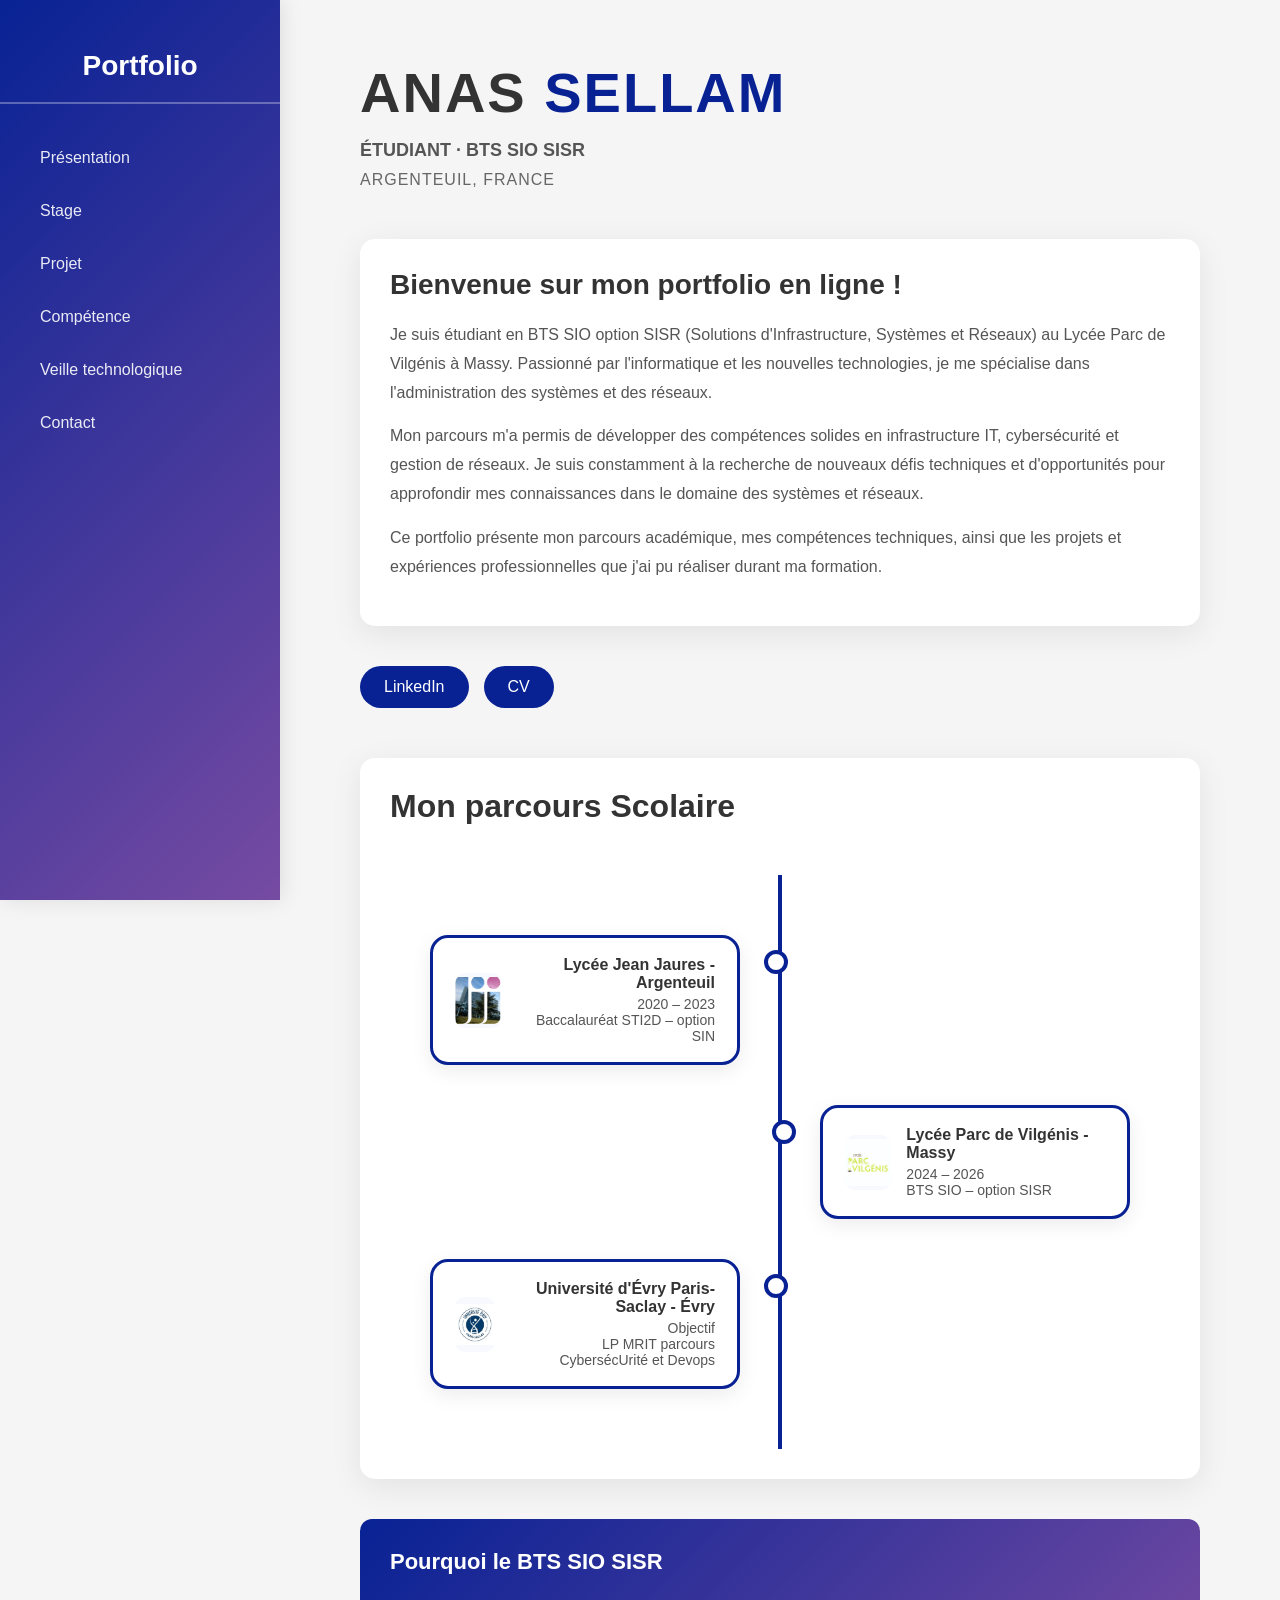
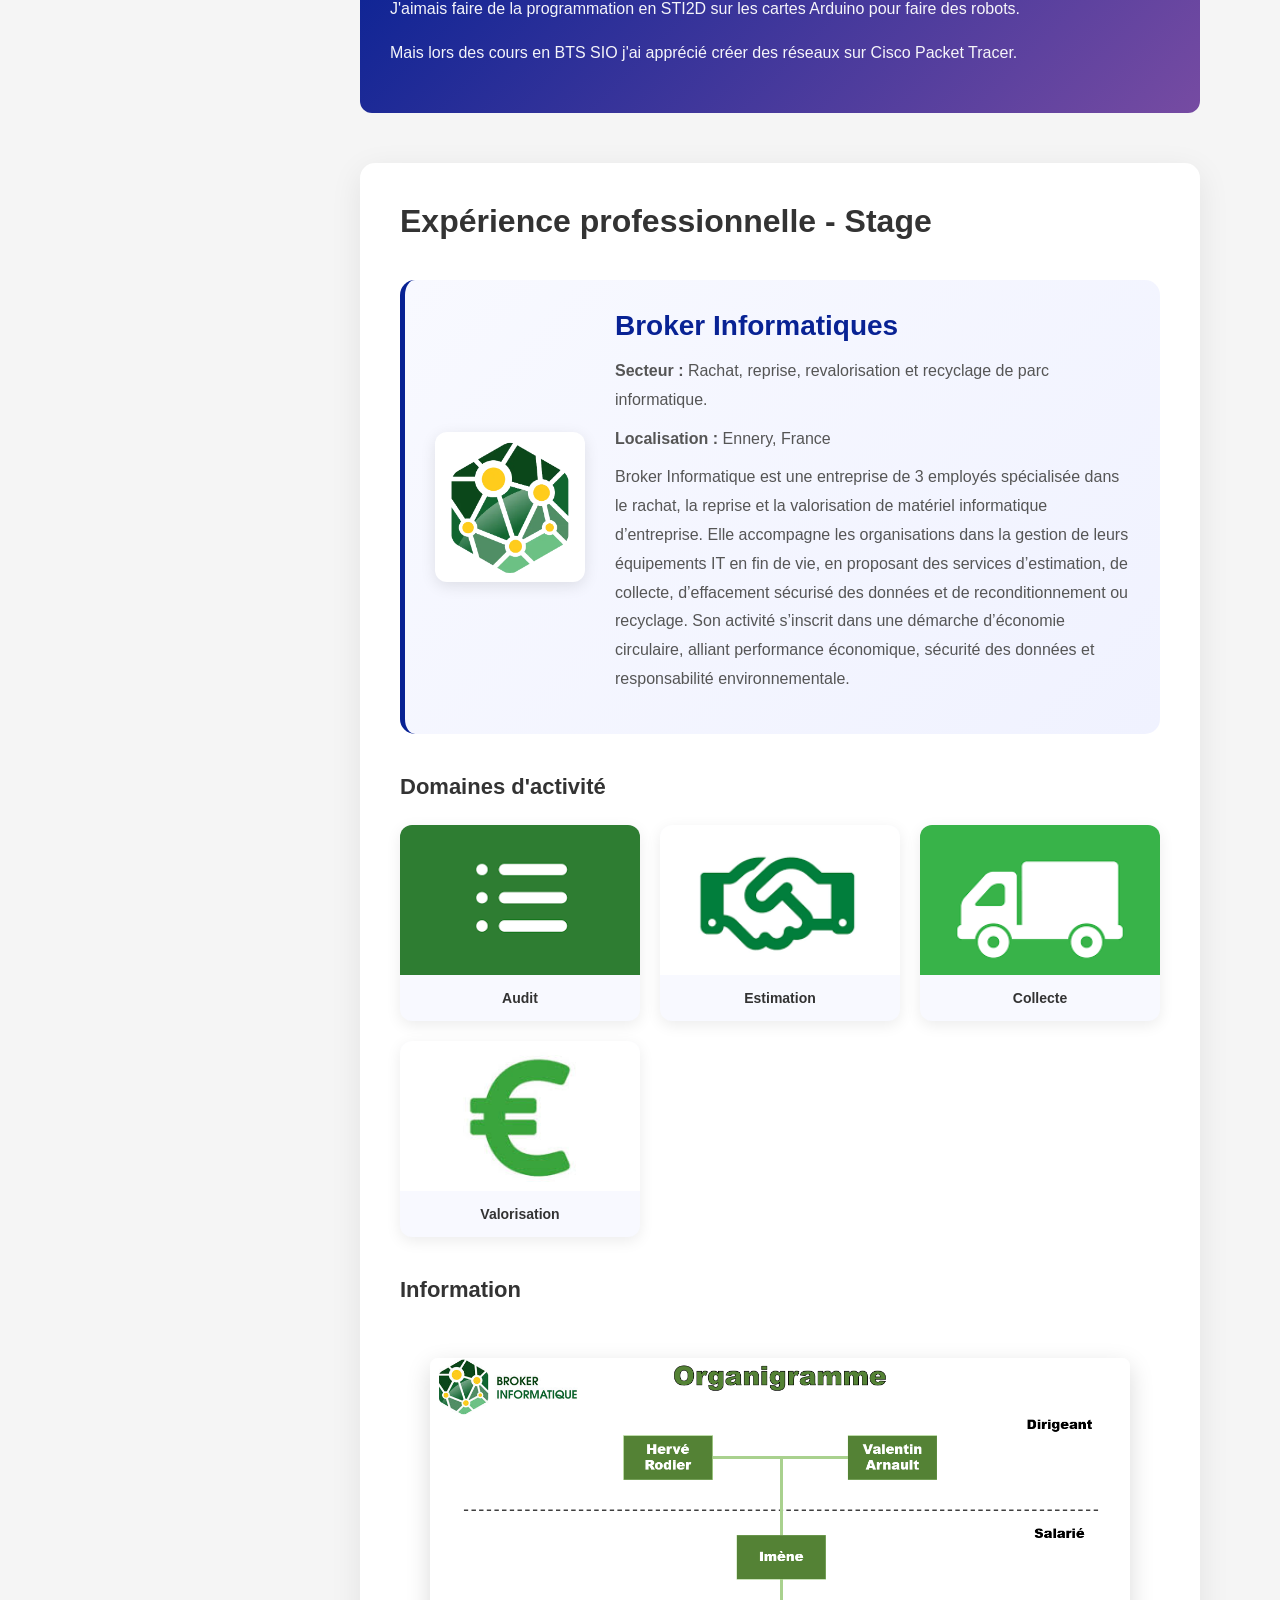
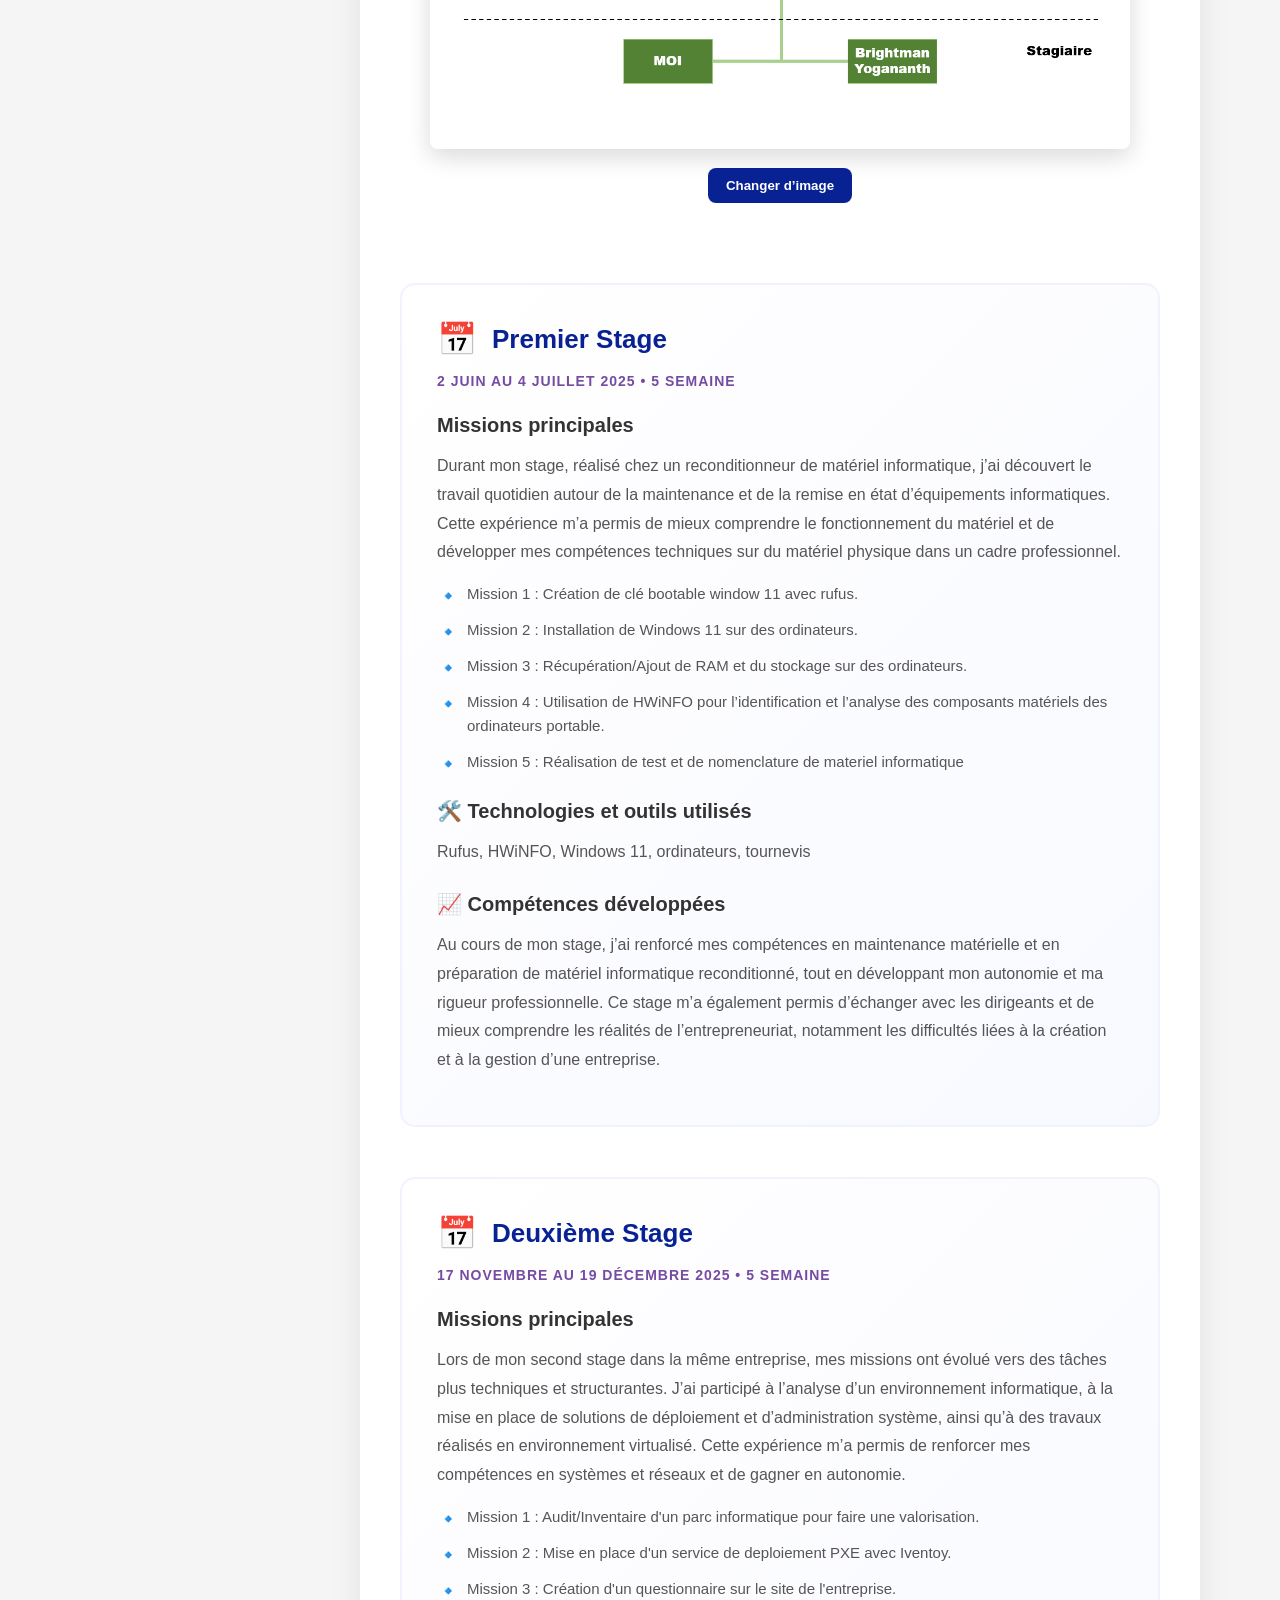
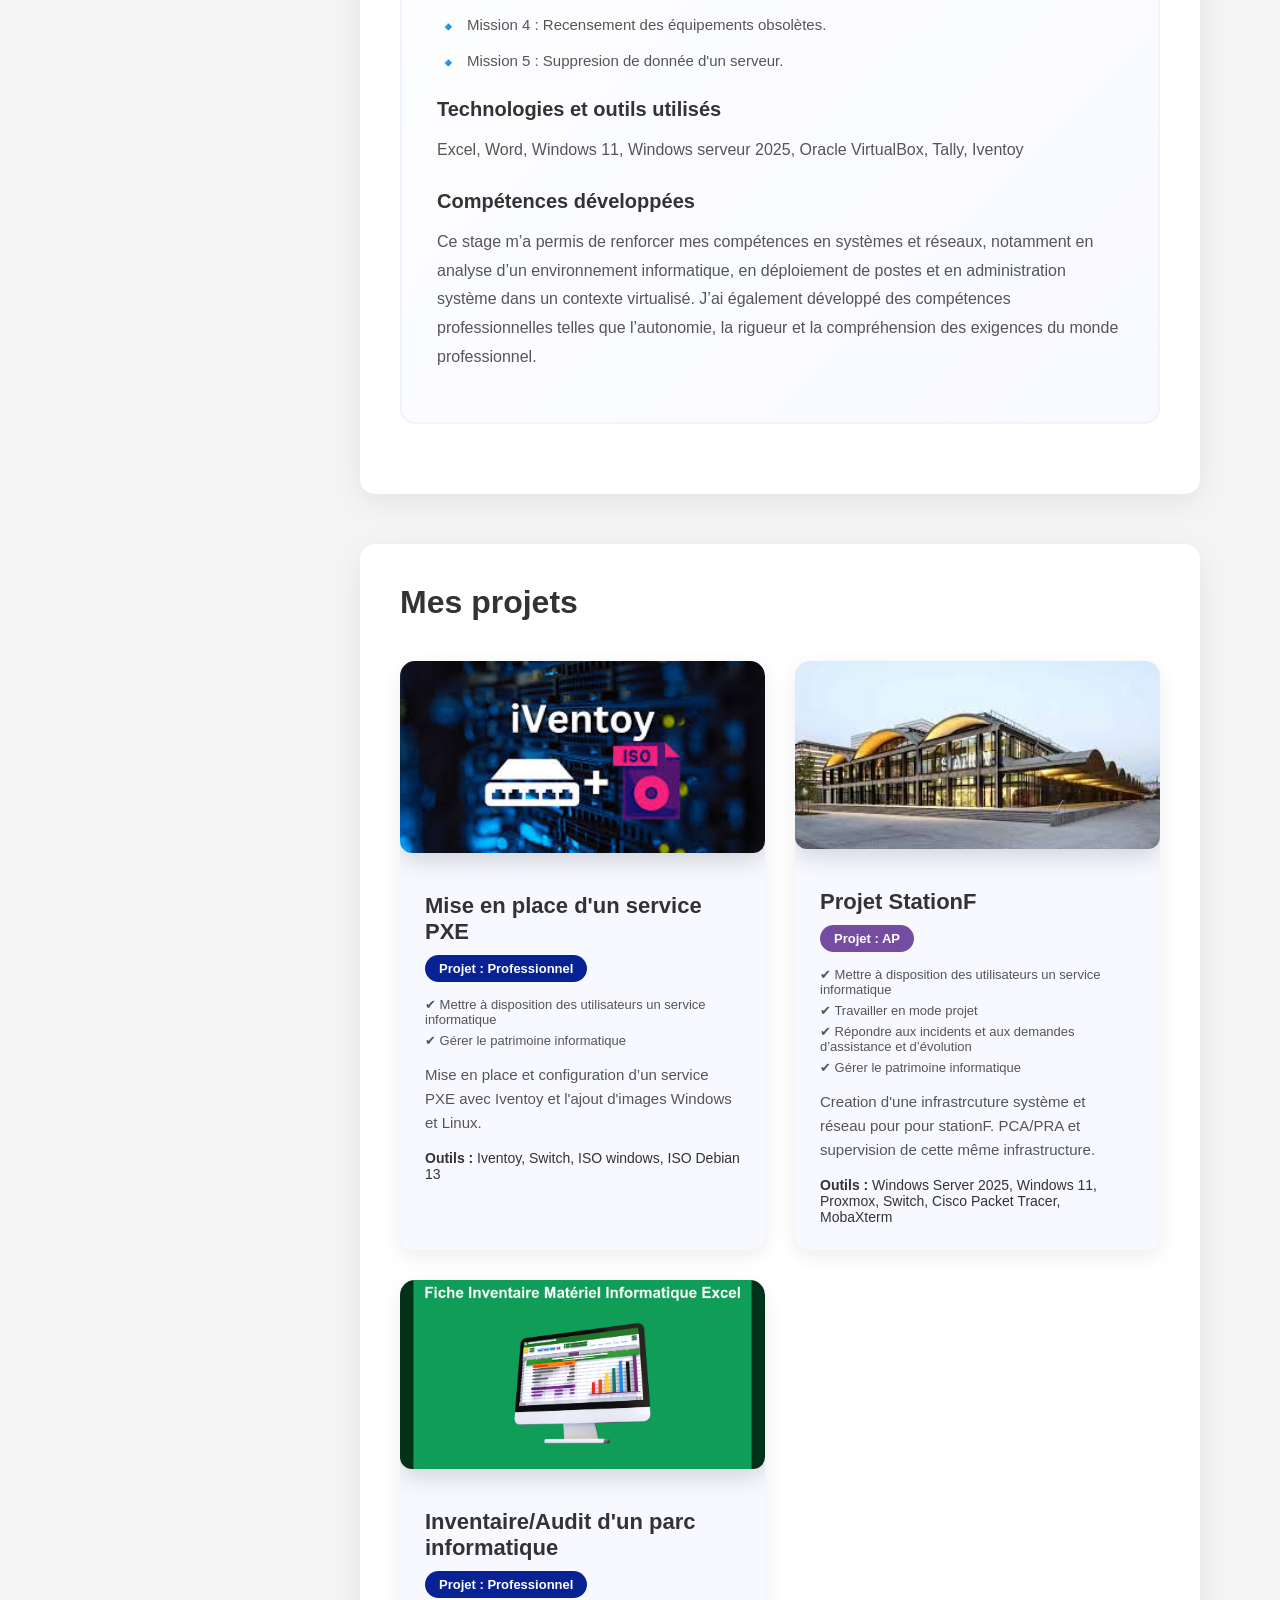
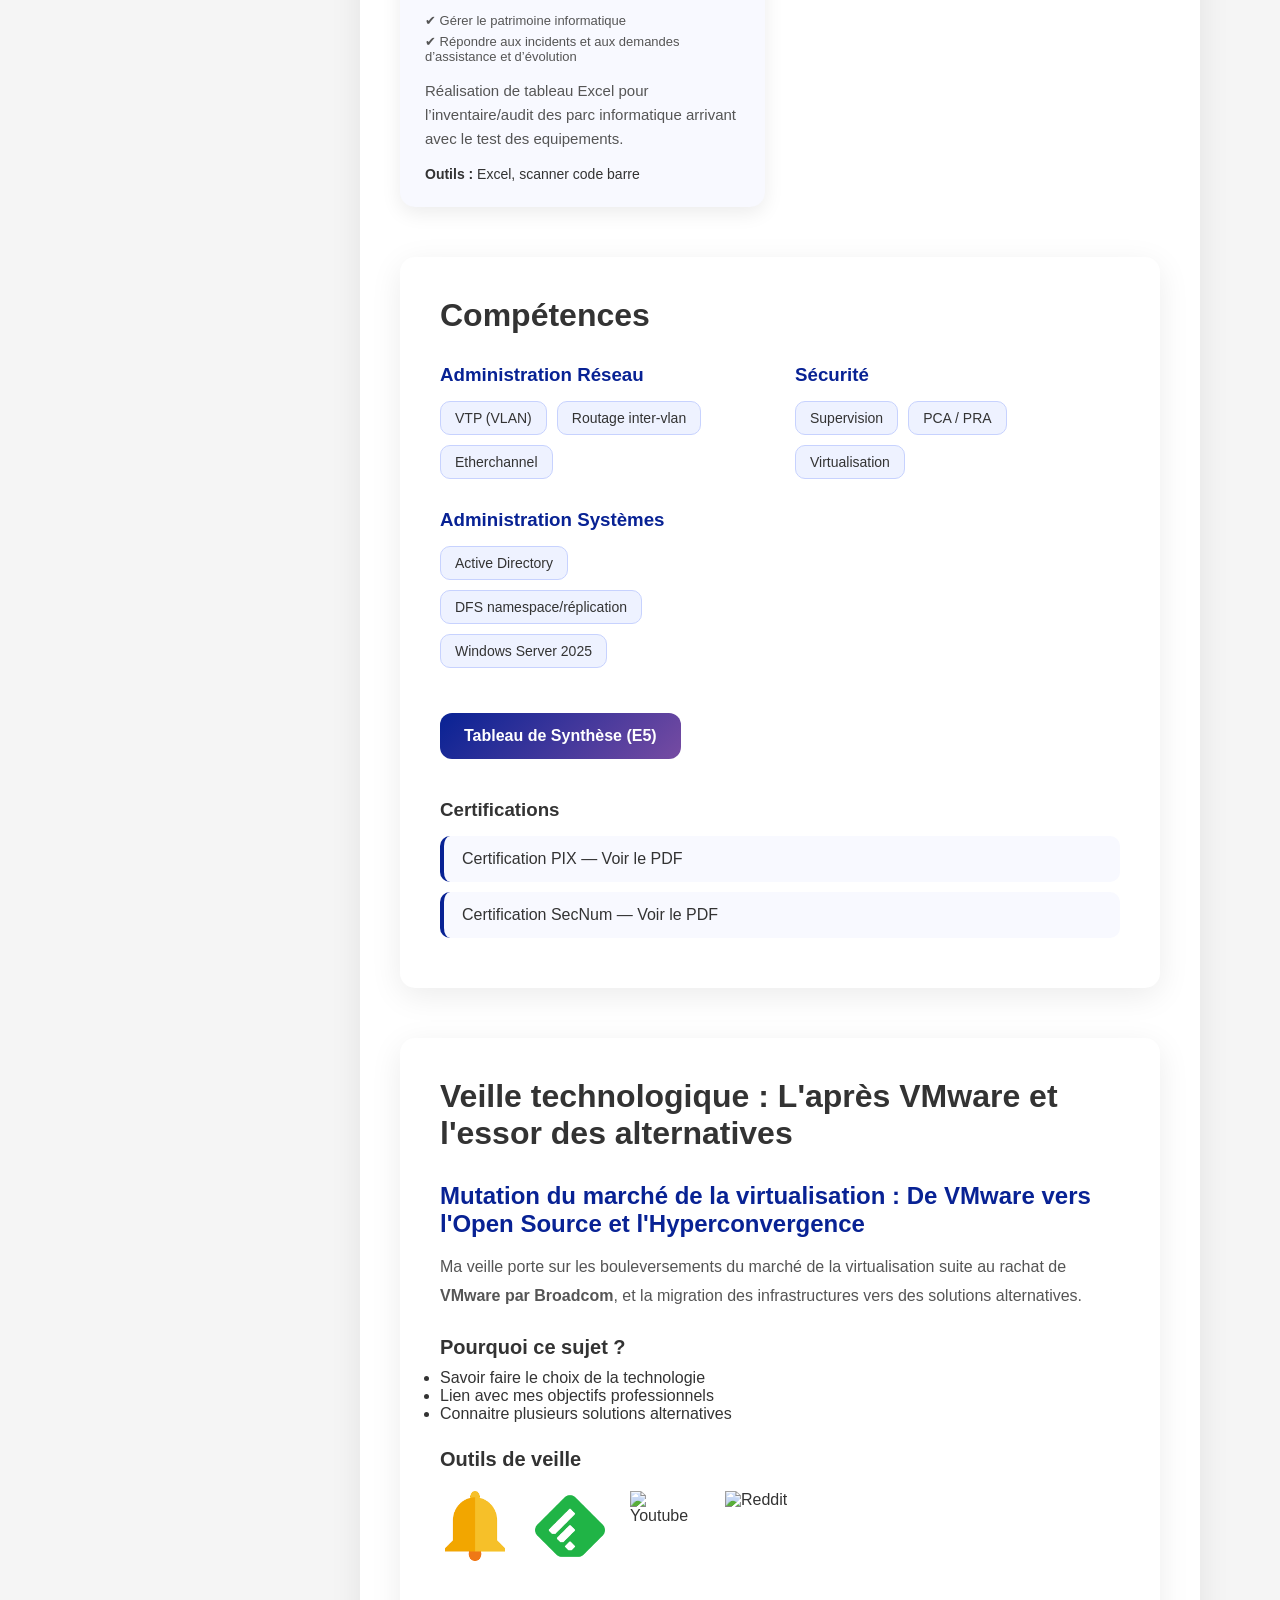
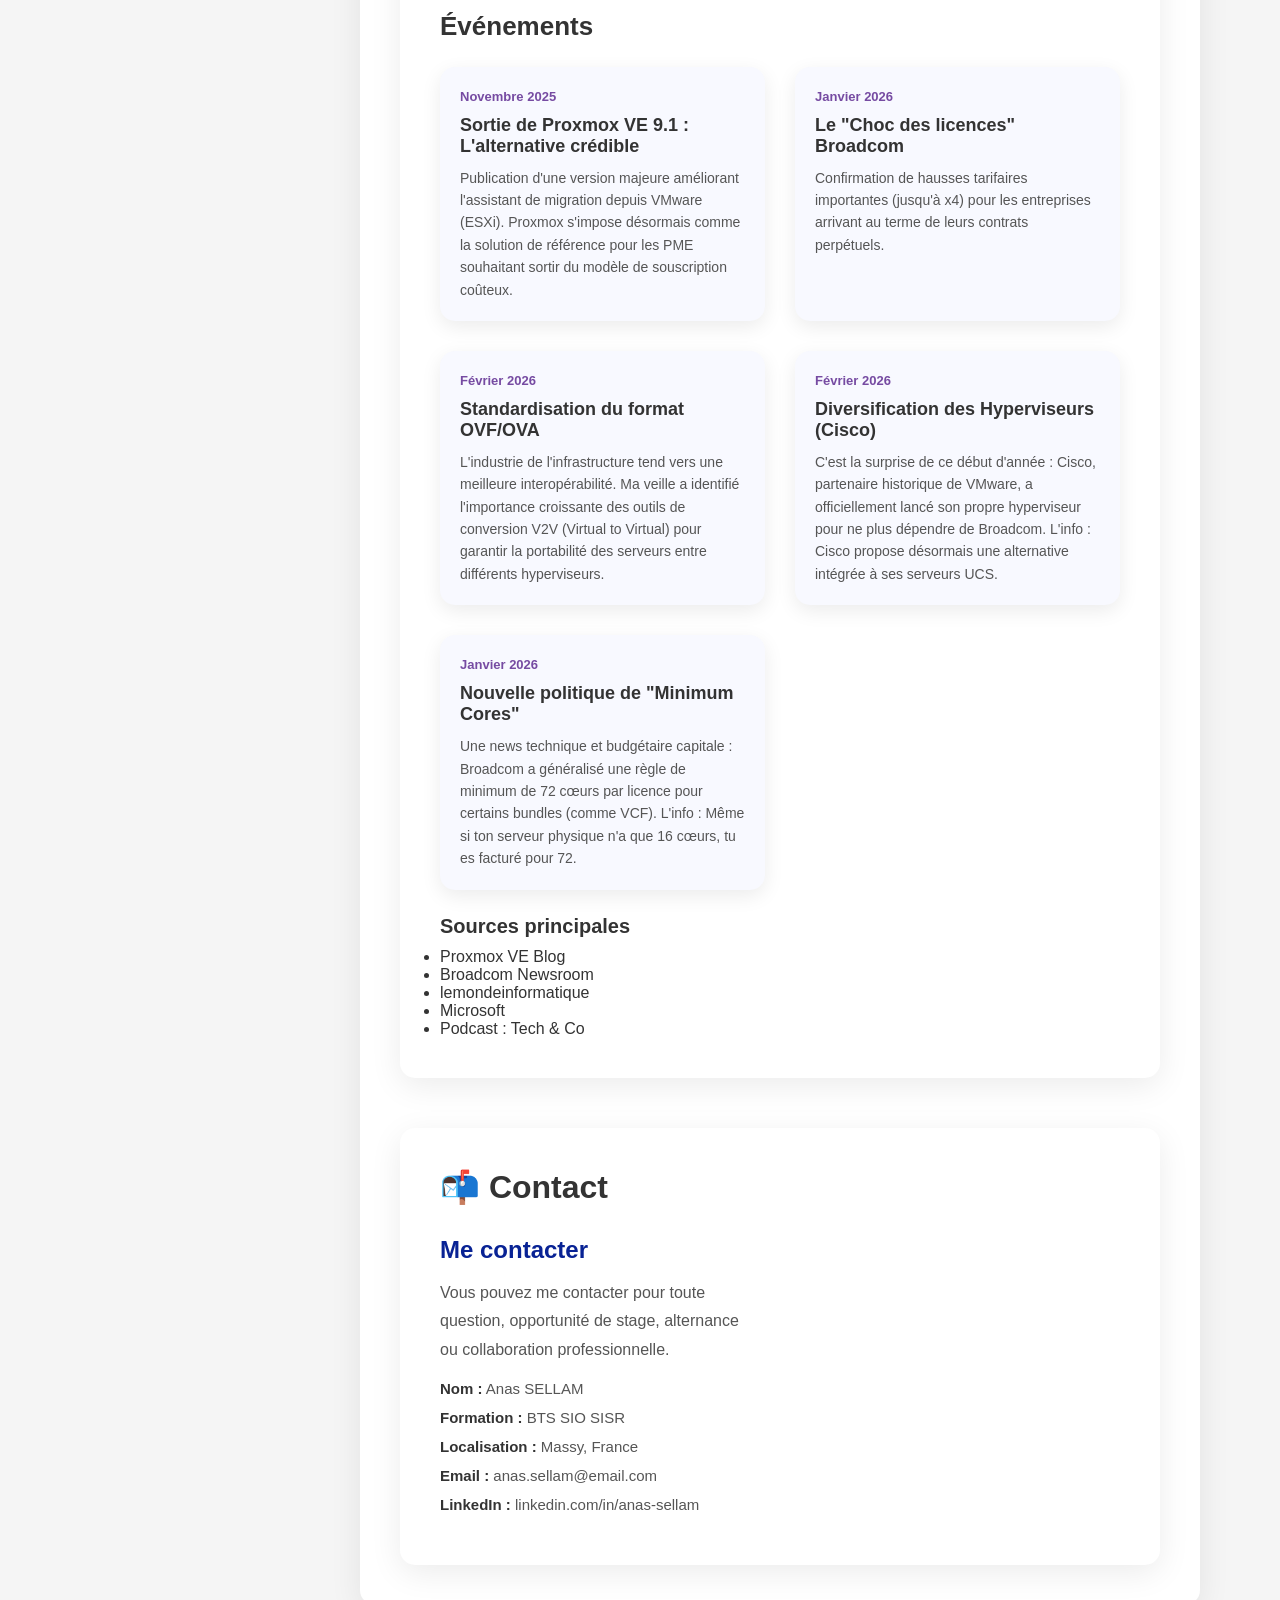
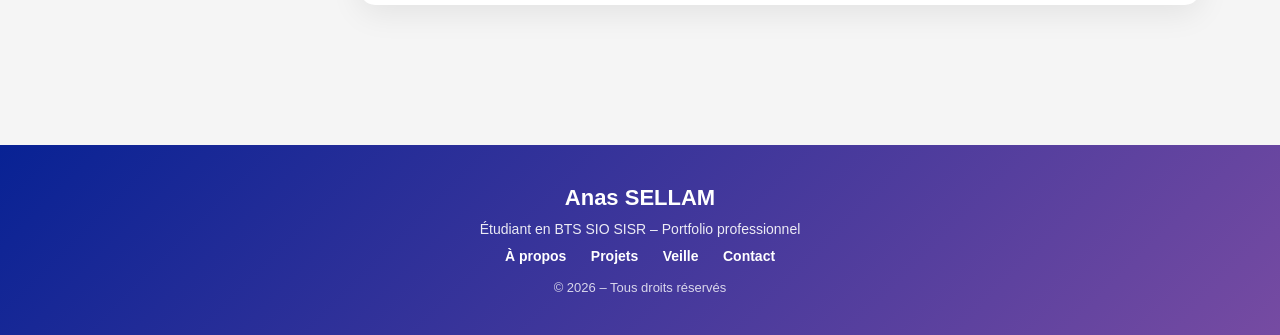
==== commit 46087789: "Update veille section with new content and structure" ====
--- a/index.html
+++ b/index.html
@@ -363,95 +363,100 @@
     </section>
 
 
-    <div id="veille" class="veille-section">
-        <h2>Veille technologique : L'avènement du SOAC Agentique</h2>
+   <div id="veille" class="veille-section">
+        <h2>Veille technologique : L'après VMware et l'essor des alternatives</h2>
 
         <div class="veille-intro">
-            <h3>Du SOAR classique au SOAC Agentique : L'automatisation par le raisonnement</h3>
+            <h3>Mutation du marché de la virtualisation : De VMware vers l'Open Source et l'Hyperconvergence</h3>
             <p>
-                Ma veille porte sur la mutation du <strong>SOAR</strong> (Security Orchestration, Automation and Response) vers le <strong>SOAC Agentique</strong> (Security Orchestration, Automation and Control).
+                Ma veille porte sur les bouleversements du marché de la virtualisation suite au rachat de <strong>VMware par Broadcom</strong>, et la migration des infrastructures vers des solutions alternatives.
             </p>
             
             <h4>Pourquoi ce sujet ?</h4>
             <ul>
-                <li>Supervision d'infrastructure</li>
-                <li>Un lien avec mon objectif d'étude</li>
-                <li>L'importance de l'IA dans la cybersécurité</li>
+                <li>Savoir faire le choix de la technologie</li>
+                <li>Lien avec mes objectifs professionnels</li>
+                <li>Connaitre plusieurs solutions alternatives</li>
             </ul>
-            <h4>Veille</h4>
+            <h4>Outils de veille</h4>
             <div class="veille-tools">
                 <div class="tool"><img src="images/veille/outils/google-alerts.png" alt="Google Alerts"><span>Google Alerts</span></div>
                 <div class="tool"><img src="images/veille/outils/feedly.png" alt="Feedly"><span>Feedly</span></div>
                 <div class="tool"><img src="images/veille/outils/youtube.png" alt="Youtube"><span>Youtube</span></div>
-                <div class="tool"><img src="images/veille/outils/syft-ai-icon.png" alt="LinkedIn"><span>LinkedIn Pulse</span></div>
-            </div>
-        </div>
-
-        <h3 class="veille-subtitle">Événements majeurs</h3>
+                <div class="tool"><img src="images/veille/outils/reddit.png" alt="Reddit"><span>Reddit (r/sysadmin)</span></div>
+            </div>
+        </div>
+
+        <h3 class="veille-subtitle">Événements</h3>
 
         <div class="veille-articles">
 
             <div class="veille-card">
                 <div class="veille-card-content">
-                    <span class="veille-date">Novembre 2025 - Janvier 2026</span>
-                    <h4>L'évolution : CrowdStrike Falcon Agentic Security</h4>
+                    <span class="veille-date">Novembre 2025</span>
+                    <h4>Sortie de Proxmox VE 9.1 : L'alternative crédible</h4>
                     <p>
-                        CrowdStrike a marqué le passage définitif au <strong>SOAR Agentique</strong> en étendant son "Agentic Security Workforce". Janvier 2026 confirme ce tournant : les équipes de cybersécurité ne gèrent plus des scripts, mais deviennent les acteurs clés de la gouvernance d'une IA capable de mener des investigations 100% autonomes.
+                        Publication d'une version majeure améliorant l'assistant de migration depuis VMware (ESXi). Proxmox s'impose désormais comme la solution de référence pour les PME souhaitant sortir du modèle de souscription coûteux.
                     </p>
                 </div>
             </div>
 
             <div class="veille-card">
                 <div class="veille-card-content">
-                    <span class="veille-date">27 Janvier 2026</span>
-                    <h4>Multi-Agent : Conférence "IA Agentique en 2026" (AVISIA)</h4>
+                    <span class="veille-date">Janvier 2026</span>
+                    <h4>Le "Choc des licences" Broadcom</h4>
                     <p>
-                        Lors de cette conférence majeure chez Google France, l'accent a été mis sur l'<strong>industrialisation multi-agents</strong>. Le SOAC n'est plus un bloc monolithique mais une équipe d'agents spécialisés qui communiquent et s'auto-corrigent pour résoudre des incidents complexes, permettant de passer à l'échelle en entreprise.
+                        Confirmation de hausses tarifaires importantes (jusqu'à x4) pour les entreprises arrivant au terme de leurs contrats perpétuels.
                     </p>
                 </div>
             </div>
 
             <div class="veille-card">
                 <div class="veille-card-content">
-                    <span class="veille-date">18 Février 2026</span>
-                    <h4>Souveraineté : SOAC Agentique On-Premise (Cisco/Splunk)</h4>
+                    <span class="veille-date">Février 2026</span>
+                    <h4>Standardisation du format OVF/OVA</h4>
                     <p>
-                        Au <strong>Cisco Live Amsterdam</strong>, Splunk a annoncé la disponibilité de modèles d'IA hébergés (Cisco Deep Time Series, GPT OSS) permettant d'exécuter un SOAC agentique directement sur l'infrastructure locale (On-Premise).
+                        L'industrie de l'infrastructure tend vers une meilleure interopérabilité. Ma veille a identifié l'importance croissante des outils de conversion V2V (Virtual to Virtual) pour garantir la portabilité des serveurs entre différents hyperviseurs.
                     </p>
                 </div>
             </div>
 
             <div class="veille-card">
                 <div class="veille-card-content">
-                    <span class="veille-date">2025 - 2026</span>
-                    <h4>Marché : 48% d'adoption et Stellar Cyber en leader</h4>
+                    <span class="veille-date">Février 2026</span>
+                    <h4>Diversification des Hyperviseurs (Cisco)</h4>
                     <p>
-                        Dès septembre 2025, <strong>48% des entreprises françaises</strong> déclaraient déjà utiliser l'IA agentique. En 2026, <strong>Stellar Cyber (Open XDR)</strong> s'impose comme la solution de SOAC agentique la plus mature pour le milieu de marché, capable de réduire le temps de réponse (MTTR) par 20 grâce à ses agents de triage automatique.
+                        C'est la surprise de ce début d'année : Cisco, partenaire historique de VMware, a officiellement lancé son propre hyperviseur pour ne plus dépendre de Broadcom.
+                        L'info : Cisco propose désormais une alternative intégrée à ses serveurs UCS.
                     </p>
                 </div>
             </div>
 
+            <div class="veille-card">
+                <div class="veille-card-content">
+                    <span class="veille-date">Janvier 2026</span>
+                    <h4>Nouvelle politique de "Minimum Cores"</h4>
+                    <p>
+                        Une news technique et budgétaire capitale : Broadcom a généralisé une règle de minimum de 72 cœurs par licence pour certains bundles (comme VCF).
+                        L'info : Même si ton serveur physique n'a que 16 cœurs, tu es facturé pour 72.
+                    </p>
+                </div>
+            </div>
+
         </div>
 
         <div class="veille-intro">
-            <h4>Source</h4>
+            <h4>Sources principales</h4>
             <ul>
-                <li>ANSSI (Agence Nationale de la Sécurité des Systèmes d'Information)</li>
-                <li>Splunk (Cisco)</li>
-                <li>CrowdStrike</li>
-                <li>Stellar Cyber</li>
-                <li>Le Monde Informatique</li>
+                <li>Proxmox VE Blog</li>
+                <li>Broadcom Newsroom</li>
+                <li>lemondeinformatique</li>
+                <li>Microsoft</li>
+                <li>Podcast : Tech & Co</li>
             </ul>
         </div>
 
-        <div class="veille-evolution">
-            <h3>📈 Impact sur le métier d'administrateur SISR</h3>
-            <p>
-                L'évolution vers le SOAC agentique déplace le curseur de nos compétences. Le rôle de l'administrateur n'est plus seulement technique (configurer des flux), mais stratégique : nous devons mettre en place des "Guardrails" (garde-fous) pour encadrer l'autonomie des agents et surveiller leur alignement avec la politique de sécurité de l'entreprise.
-            </p>
-        </div>
-    </div>
-
+    </div>
 
 
 
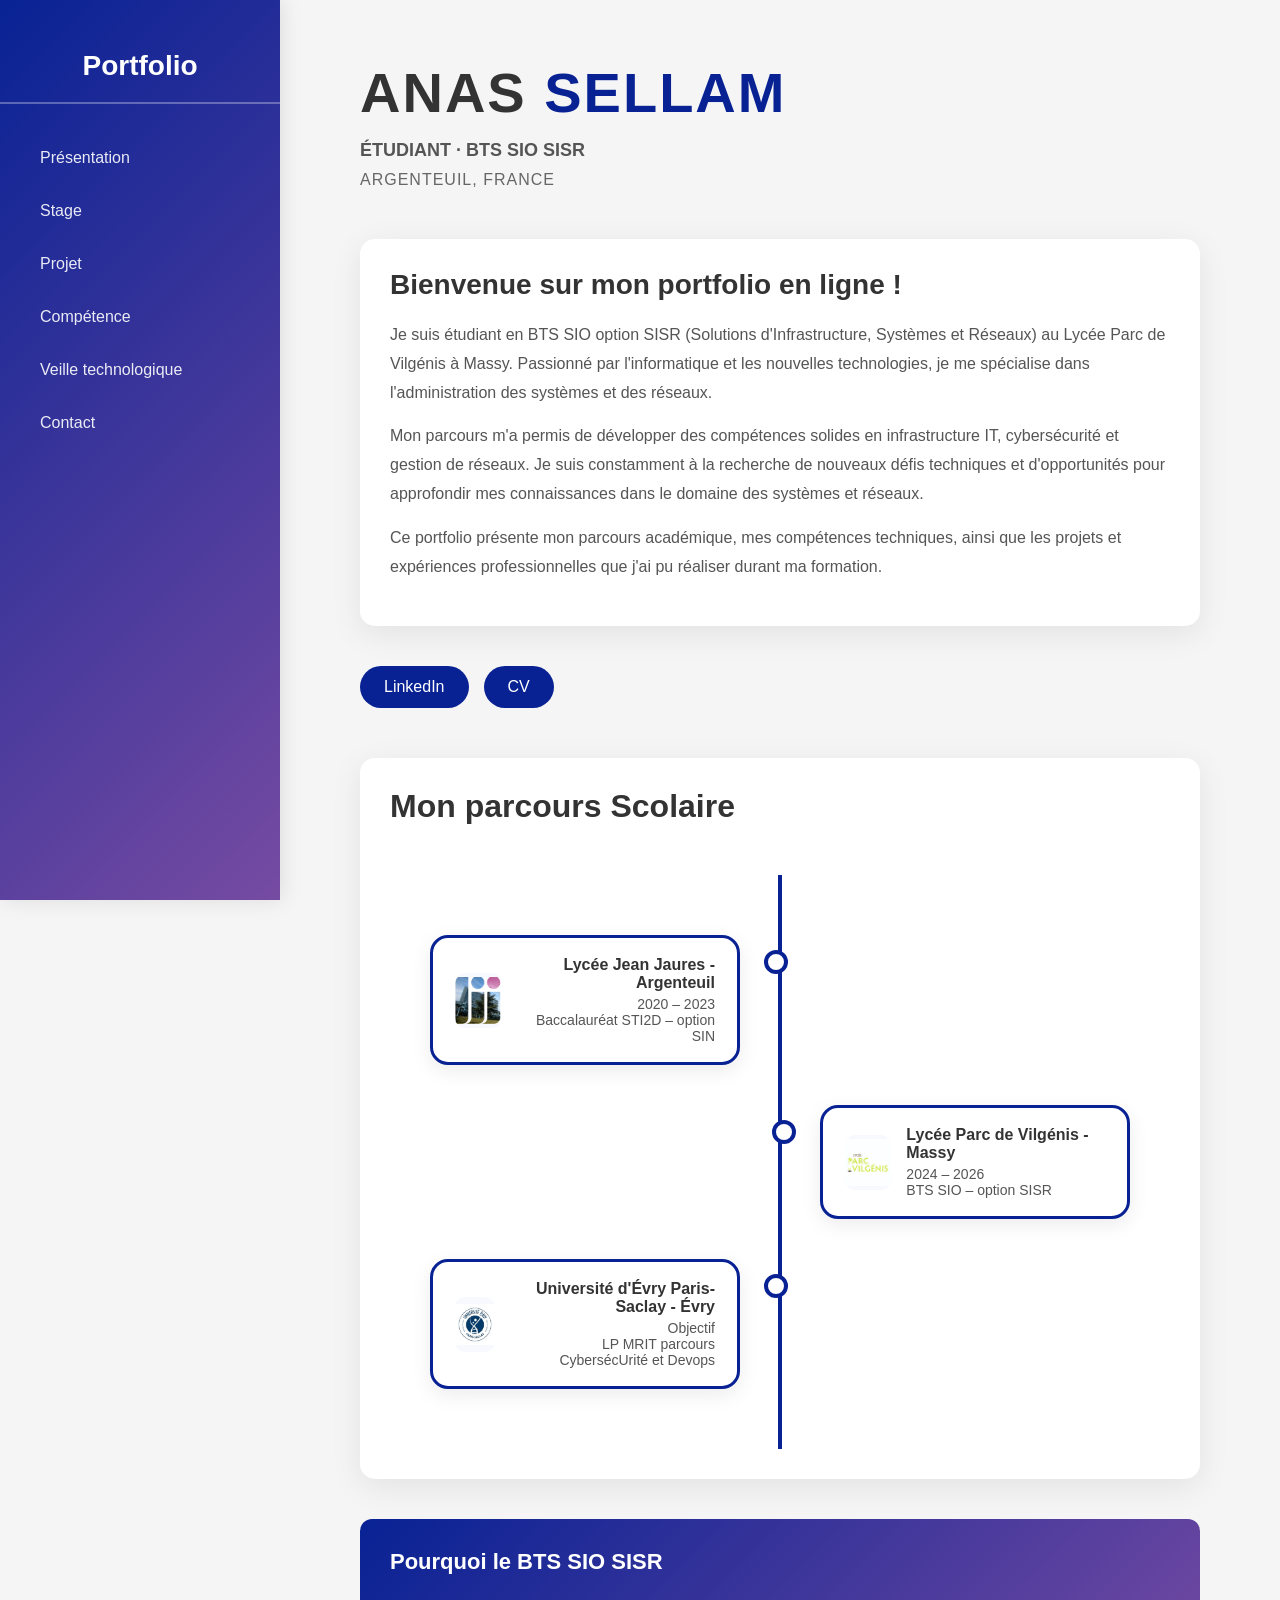
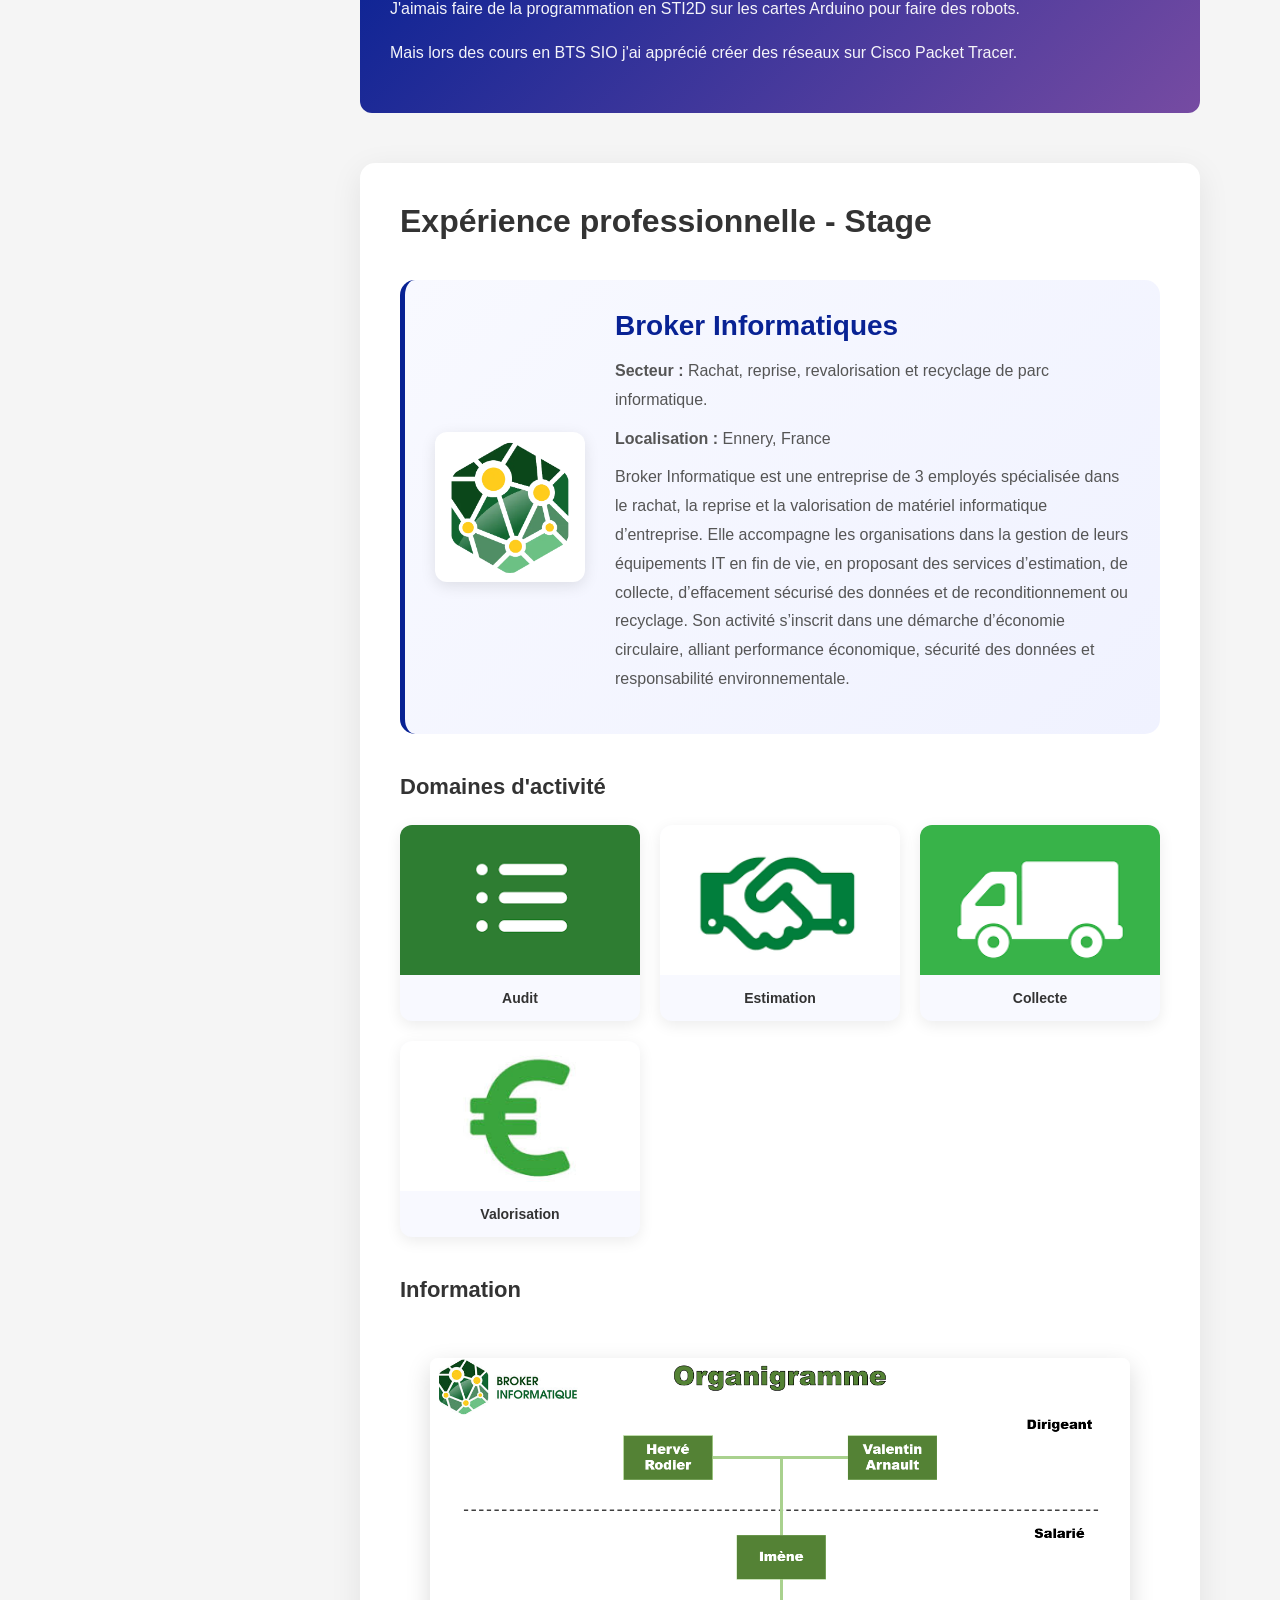
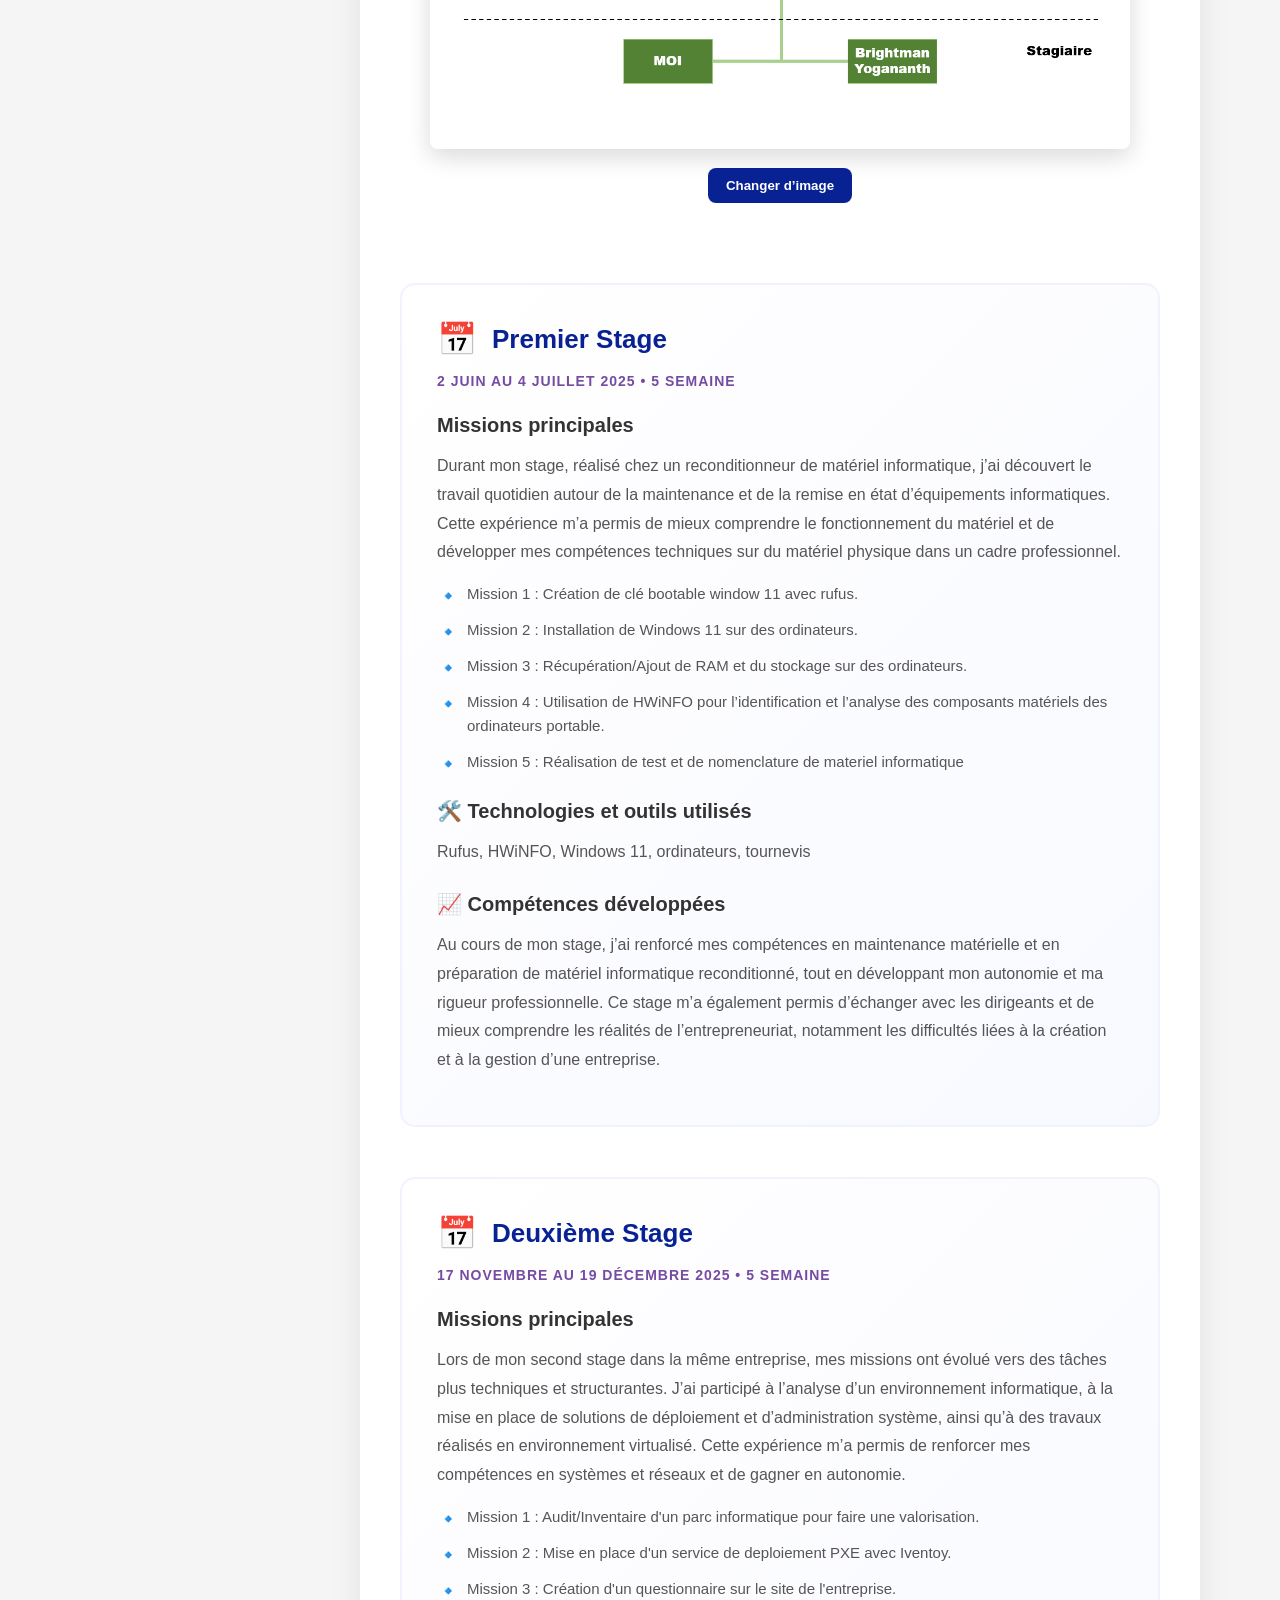
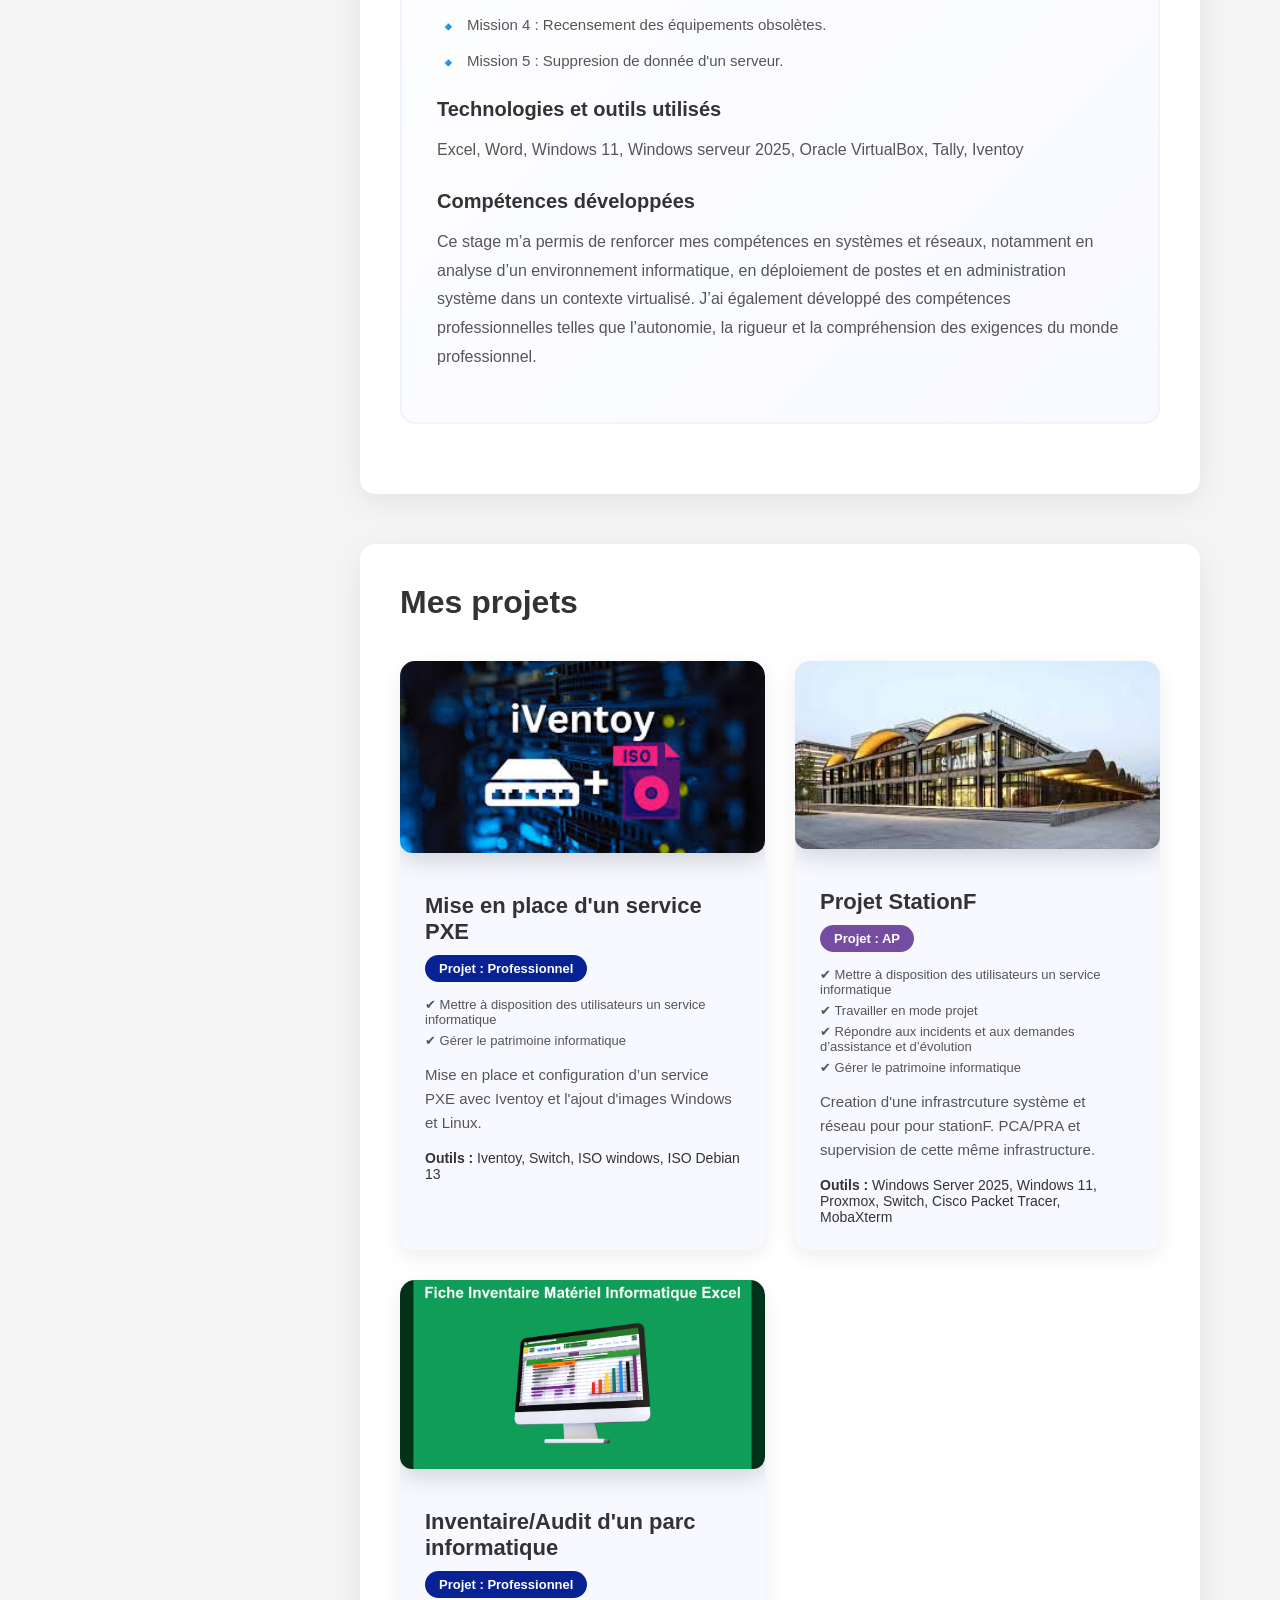
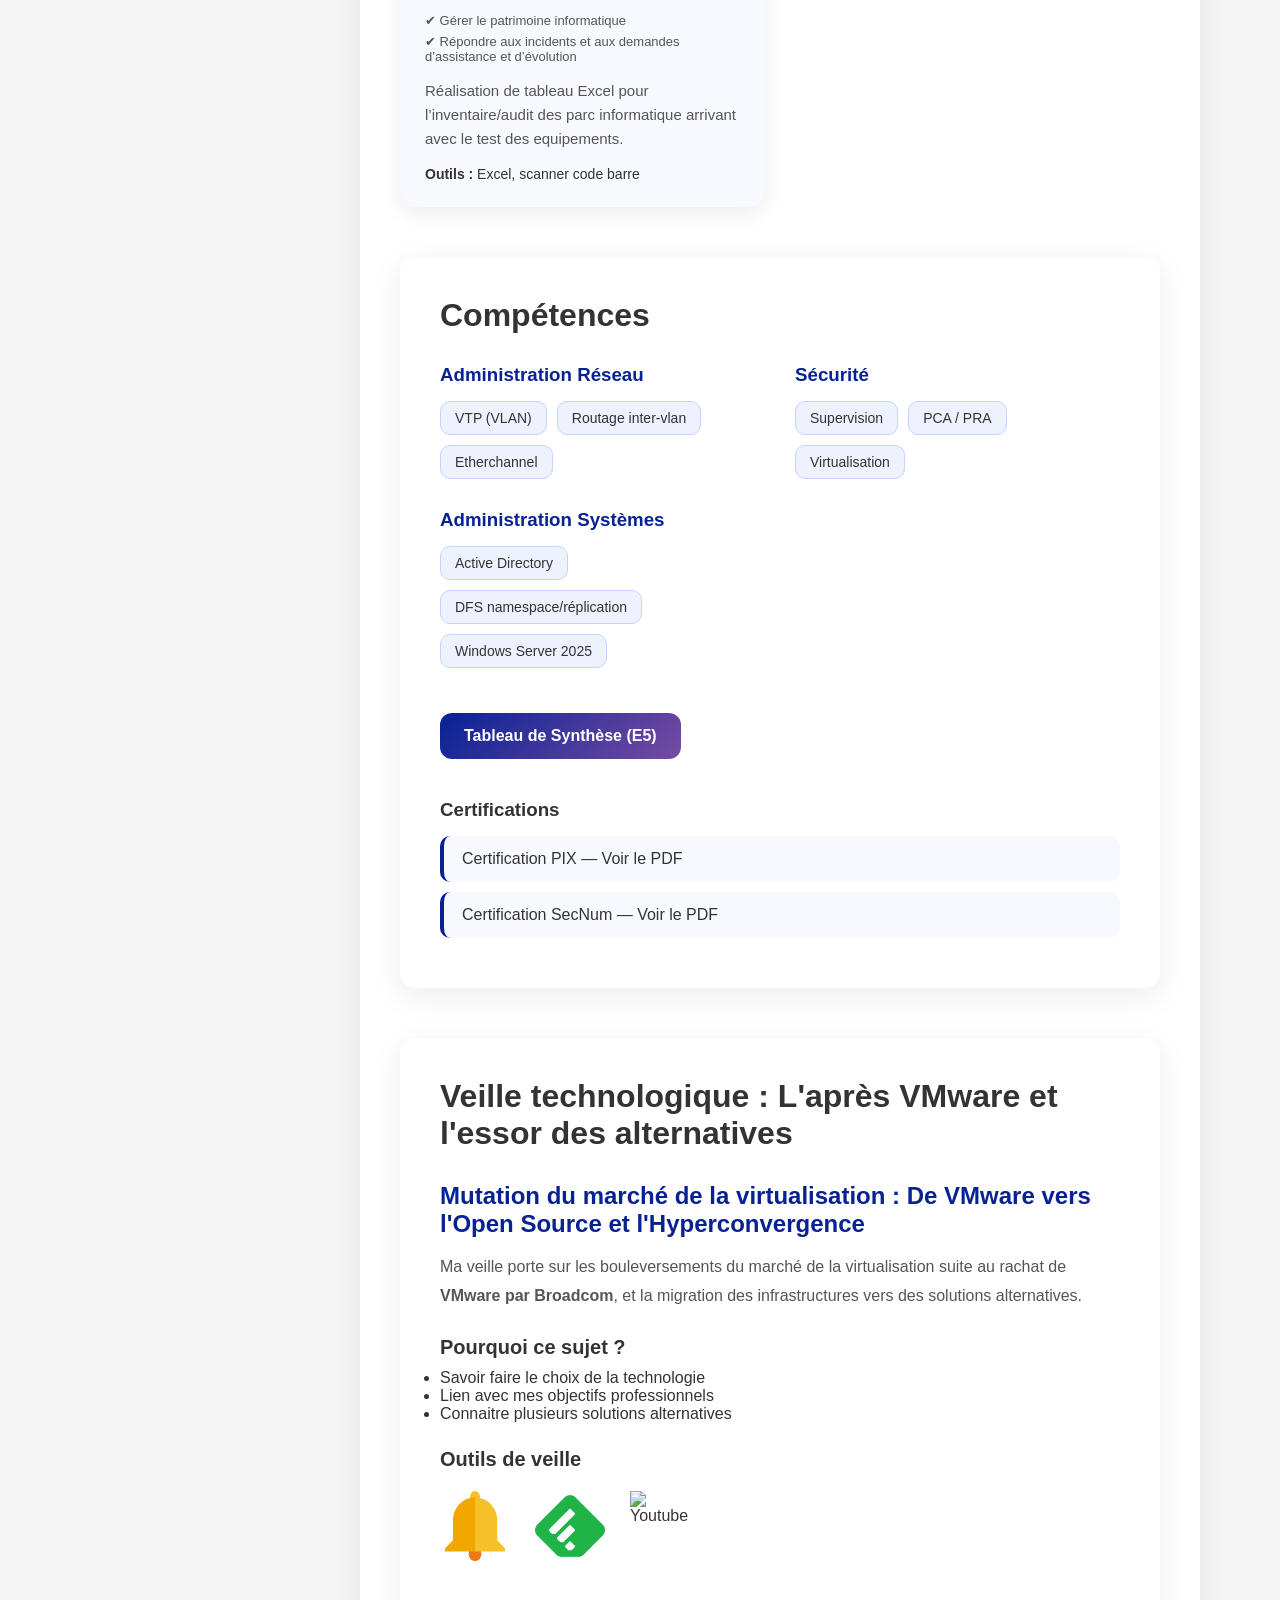
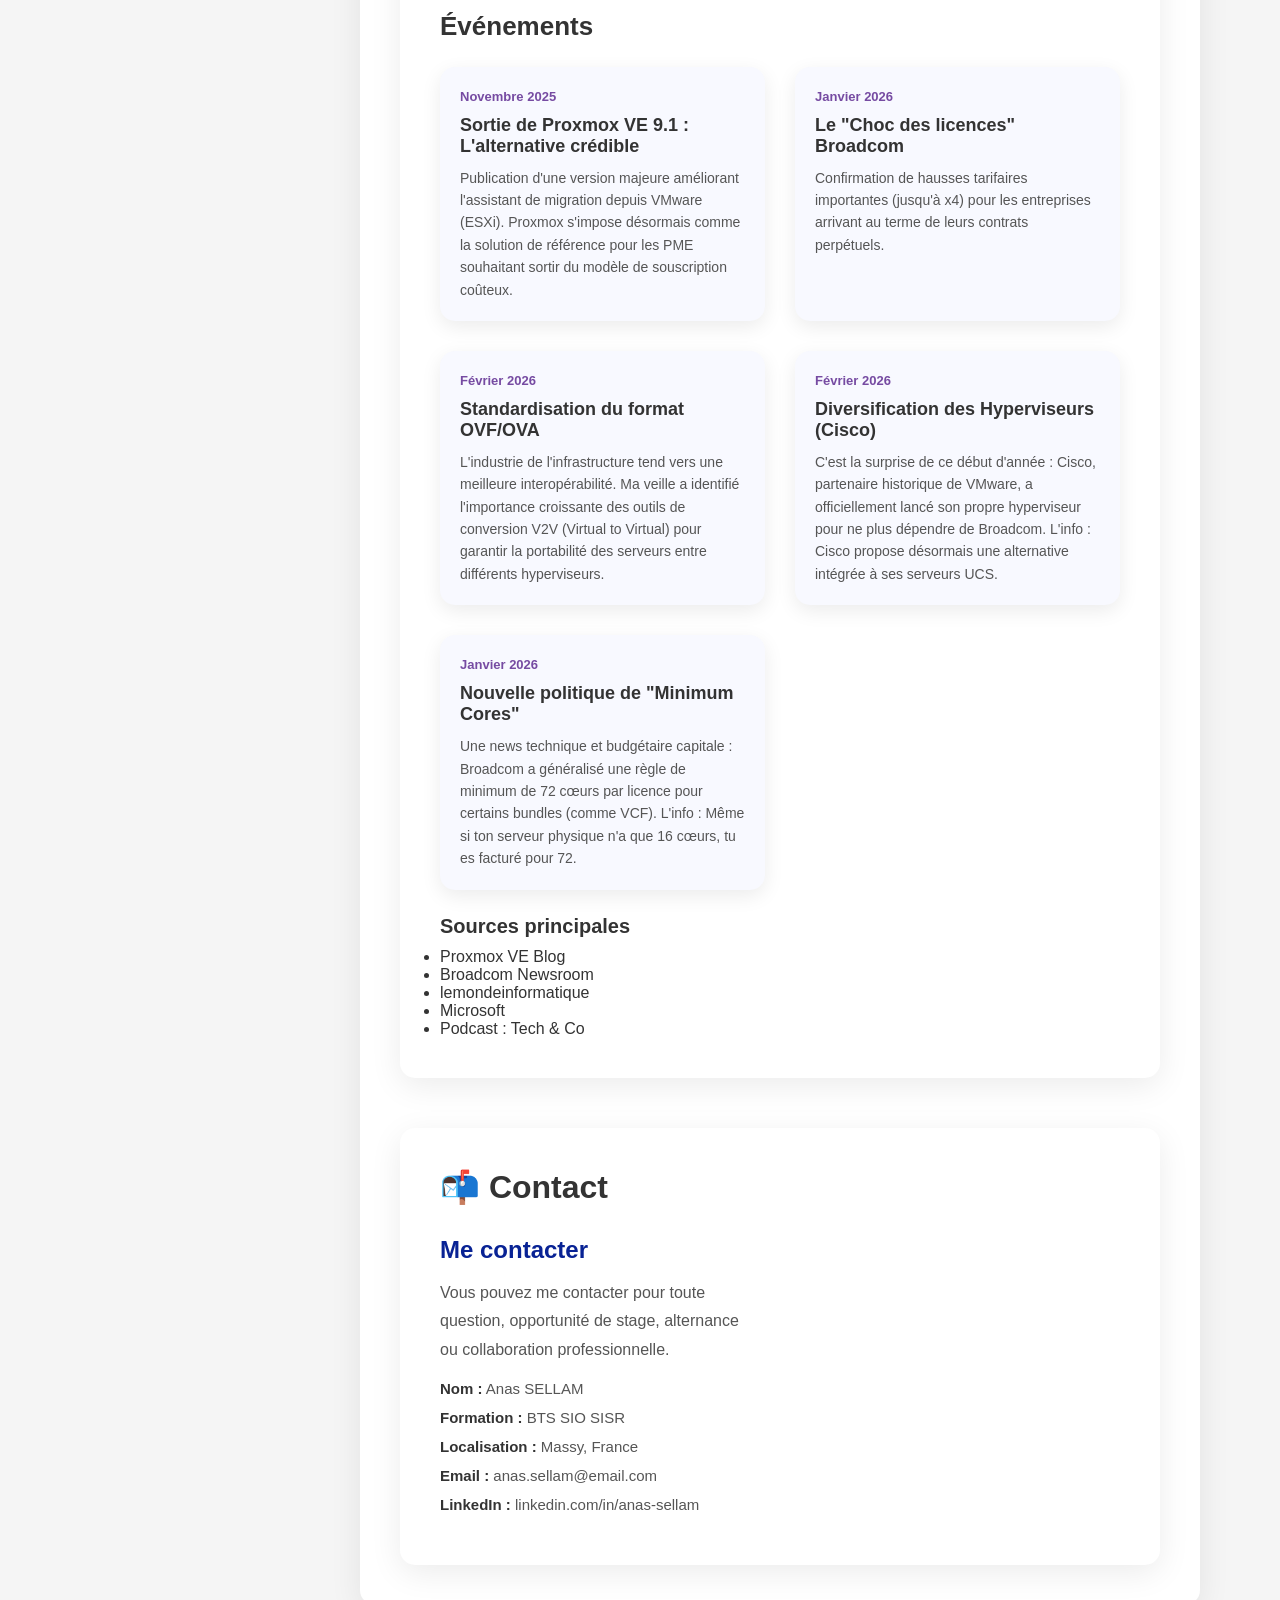
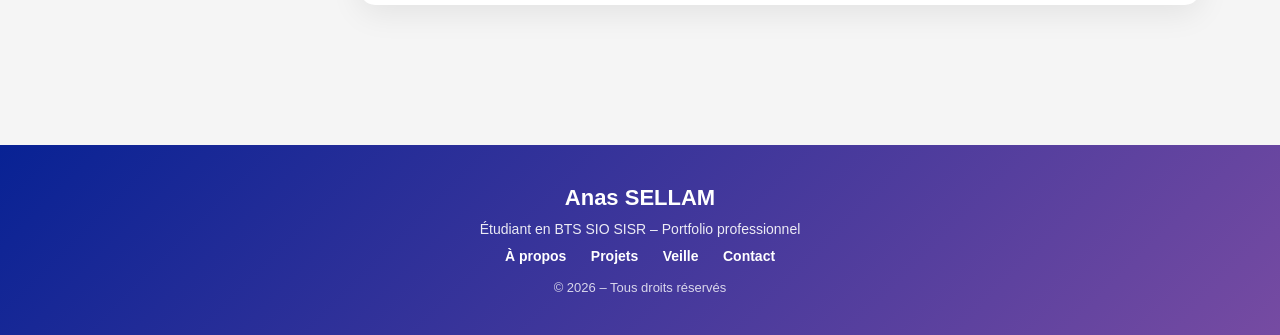
==== commit 97d1676d: "Remove incorrect tool entry for LinkedIn" ====
--- a/index.html
+++ b/index.html
@@ -383,7 +383,7 @@
                 <div class="tool"><img src="images/veille/outils/google-alerts.png" alt="Google Alerts"><span>Google Alerts</span></div>
                 <div class="tool"><img src="images/veille/outils/feedly.png" alt="Feedly"><span>Feedly</span></div>
                 <div class="tool"><img src="images/veille/outils/youtube.png" alt="Youtube"><span>Youtube</span></div>
-                <div class="tool"><img src="images/veille/outils/reddit.png" alt="Reddit"><span>Reddit (r/sysadmin)</span></div>
+               
             </div>
         </div>
 
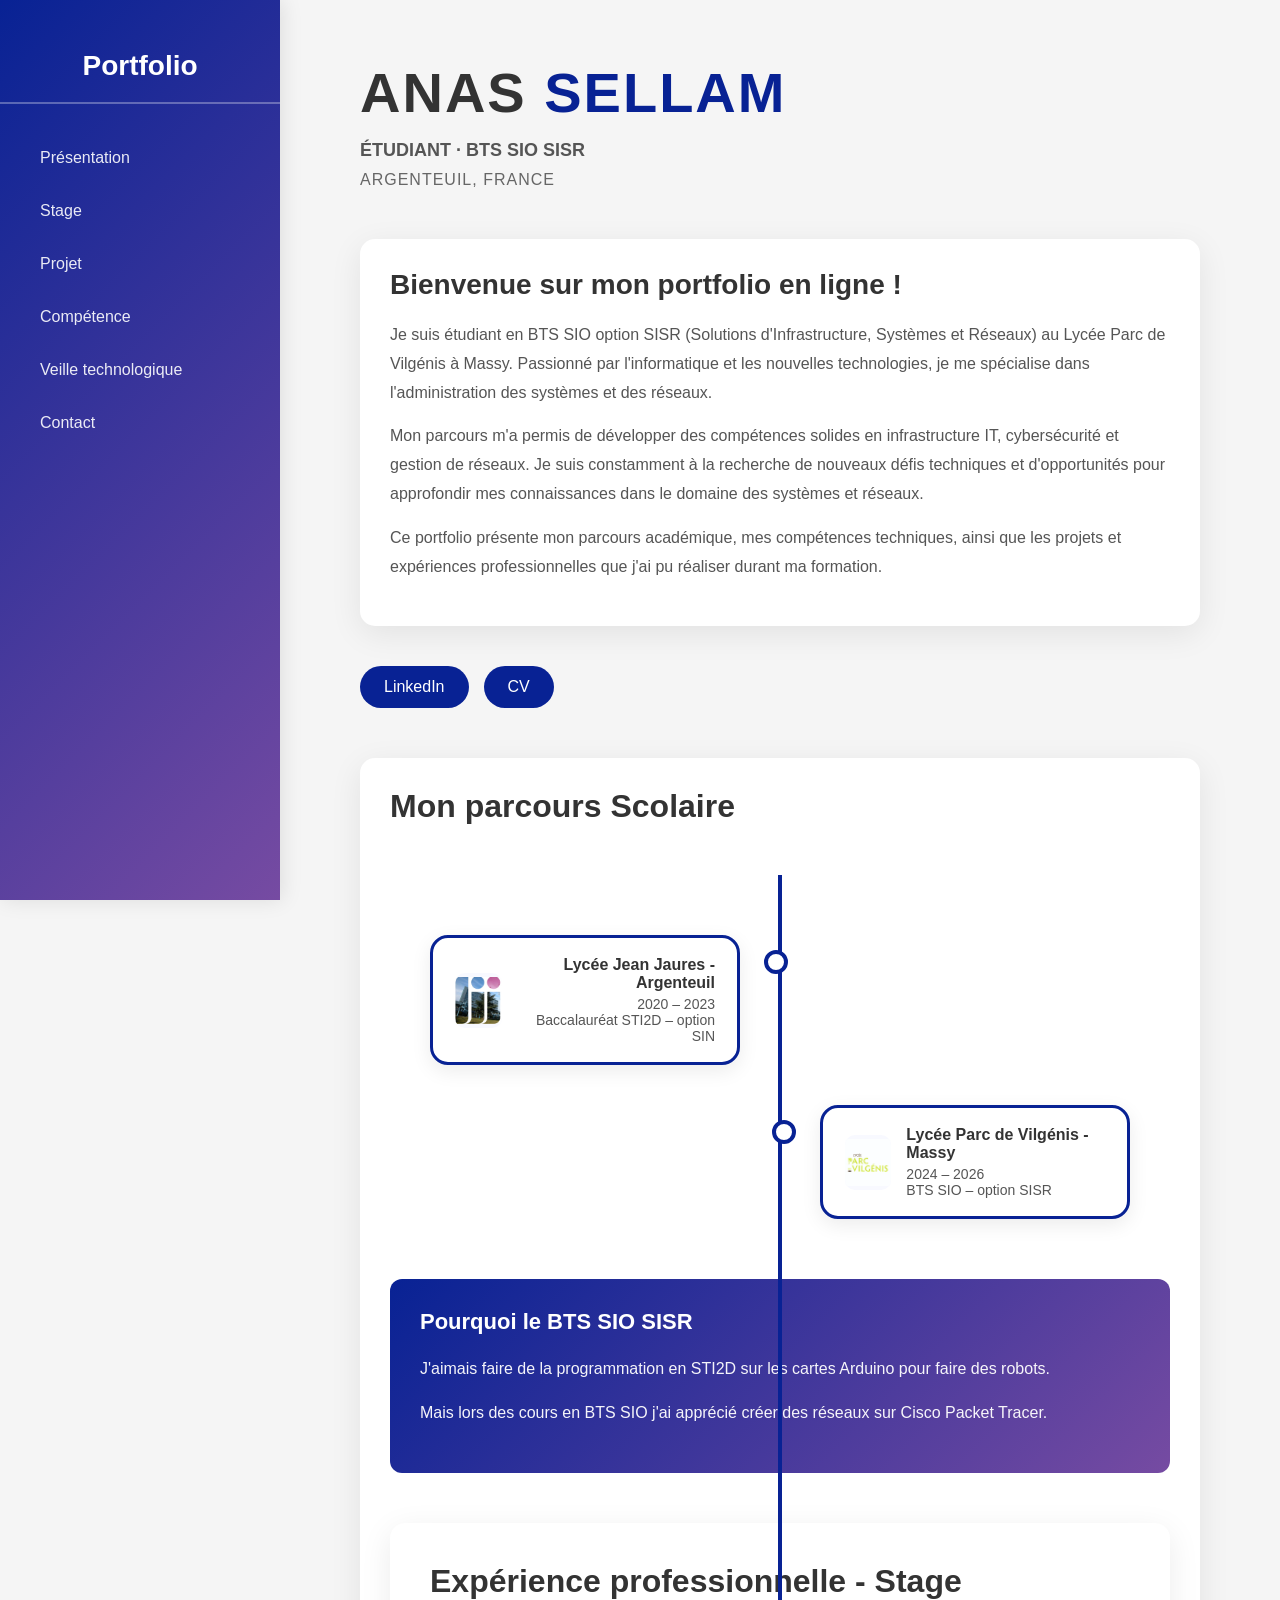
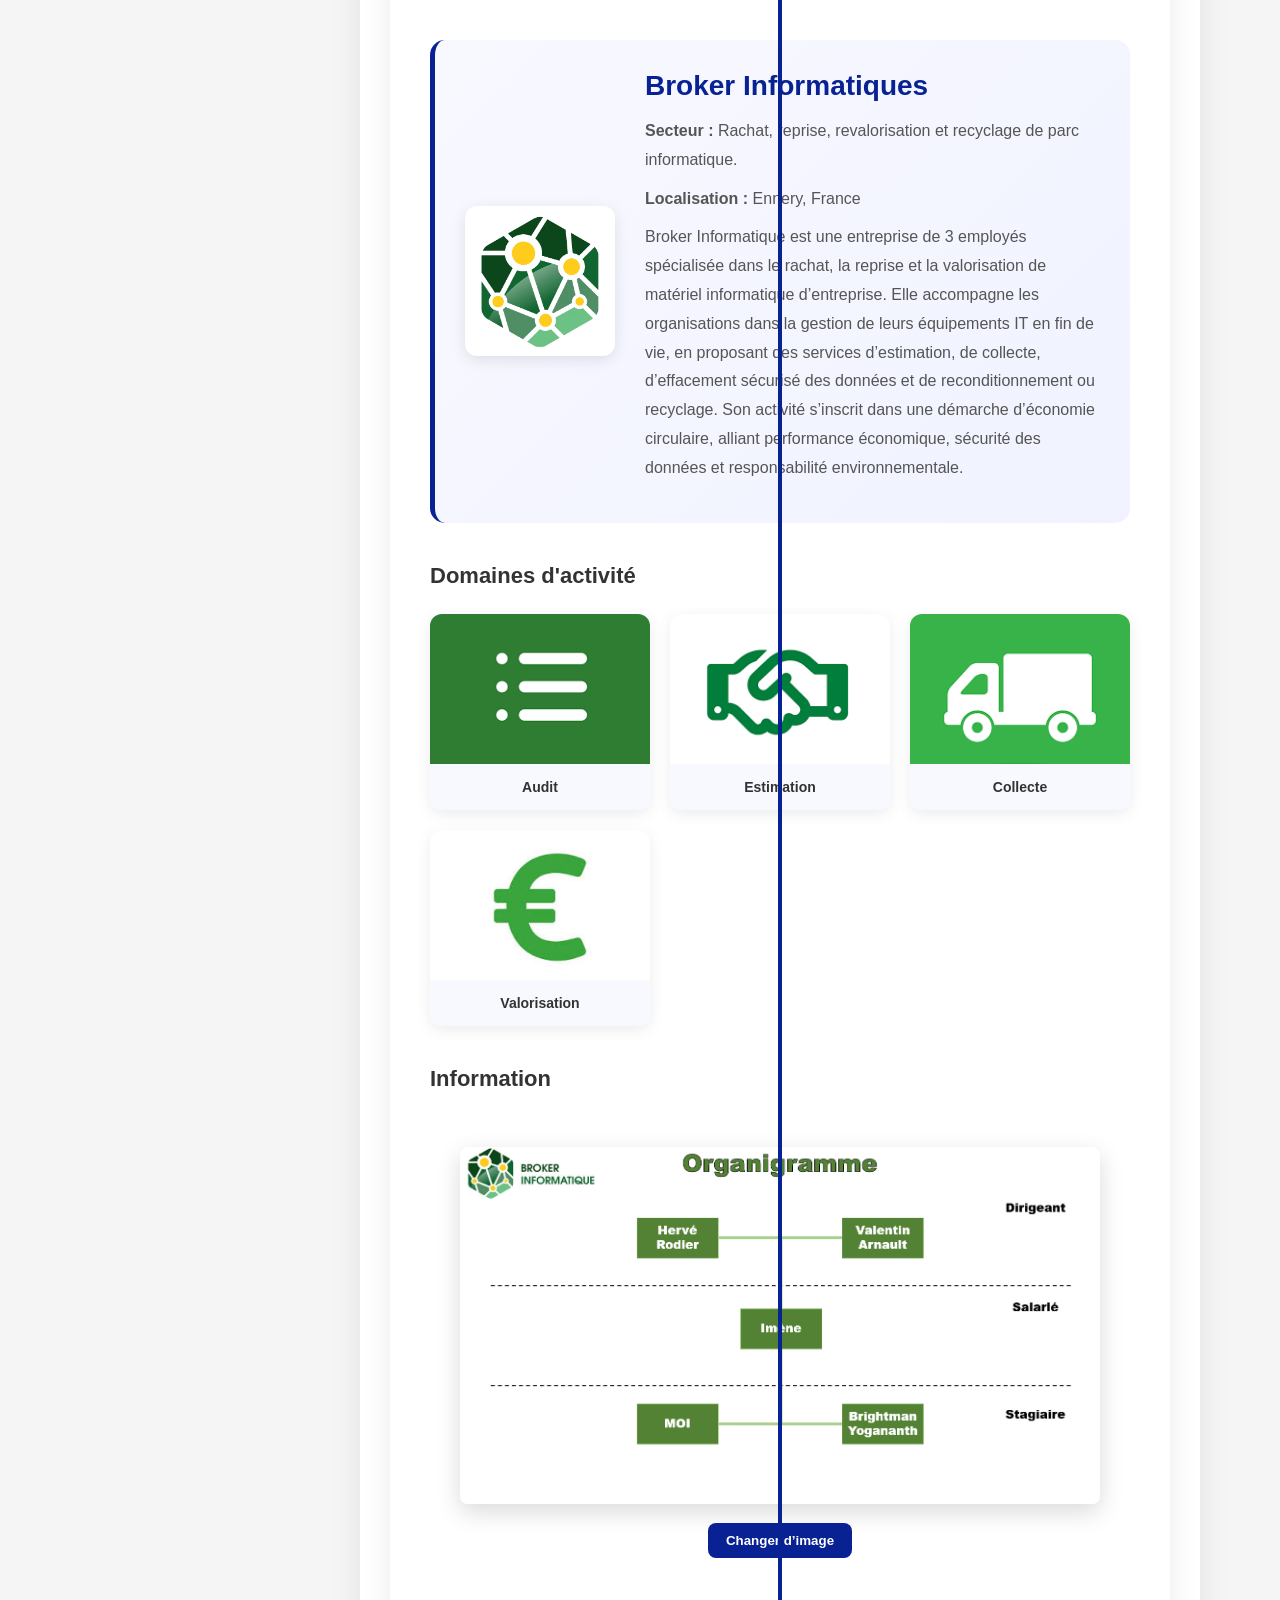
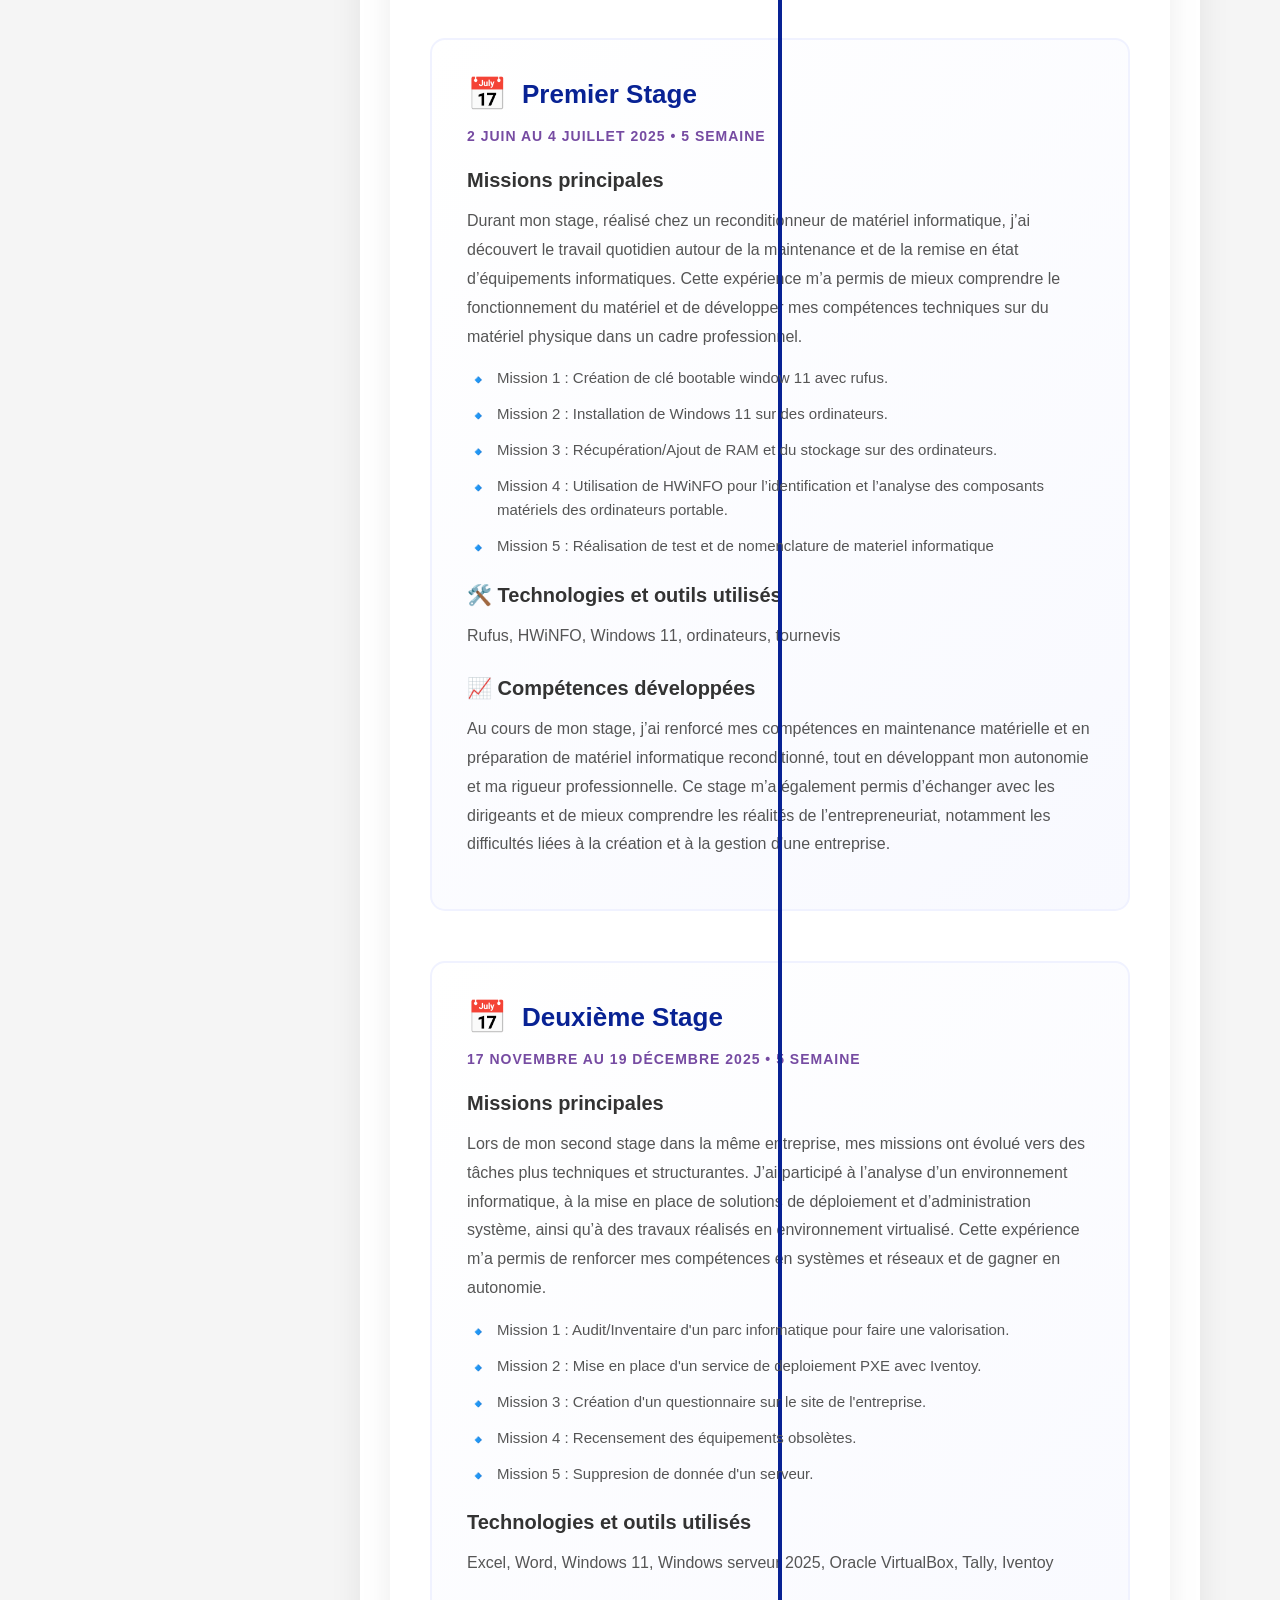
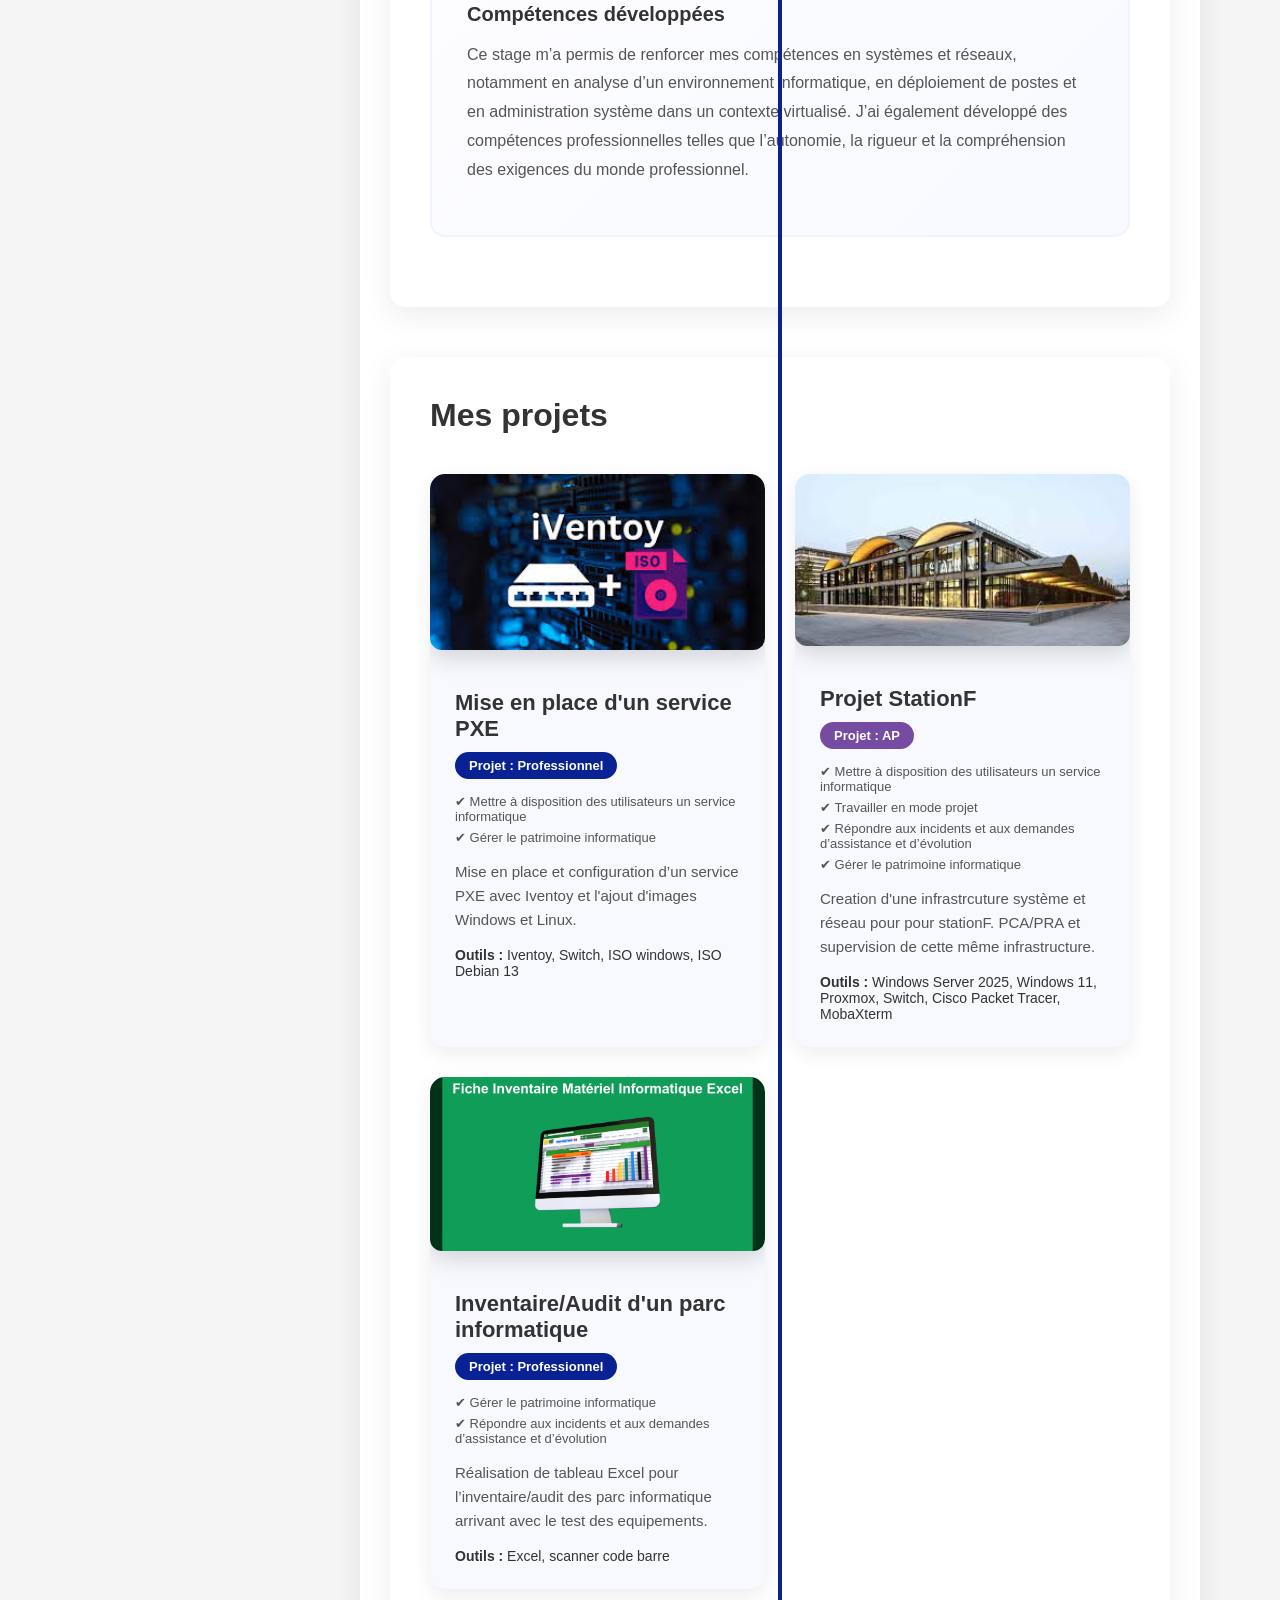
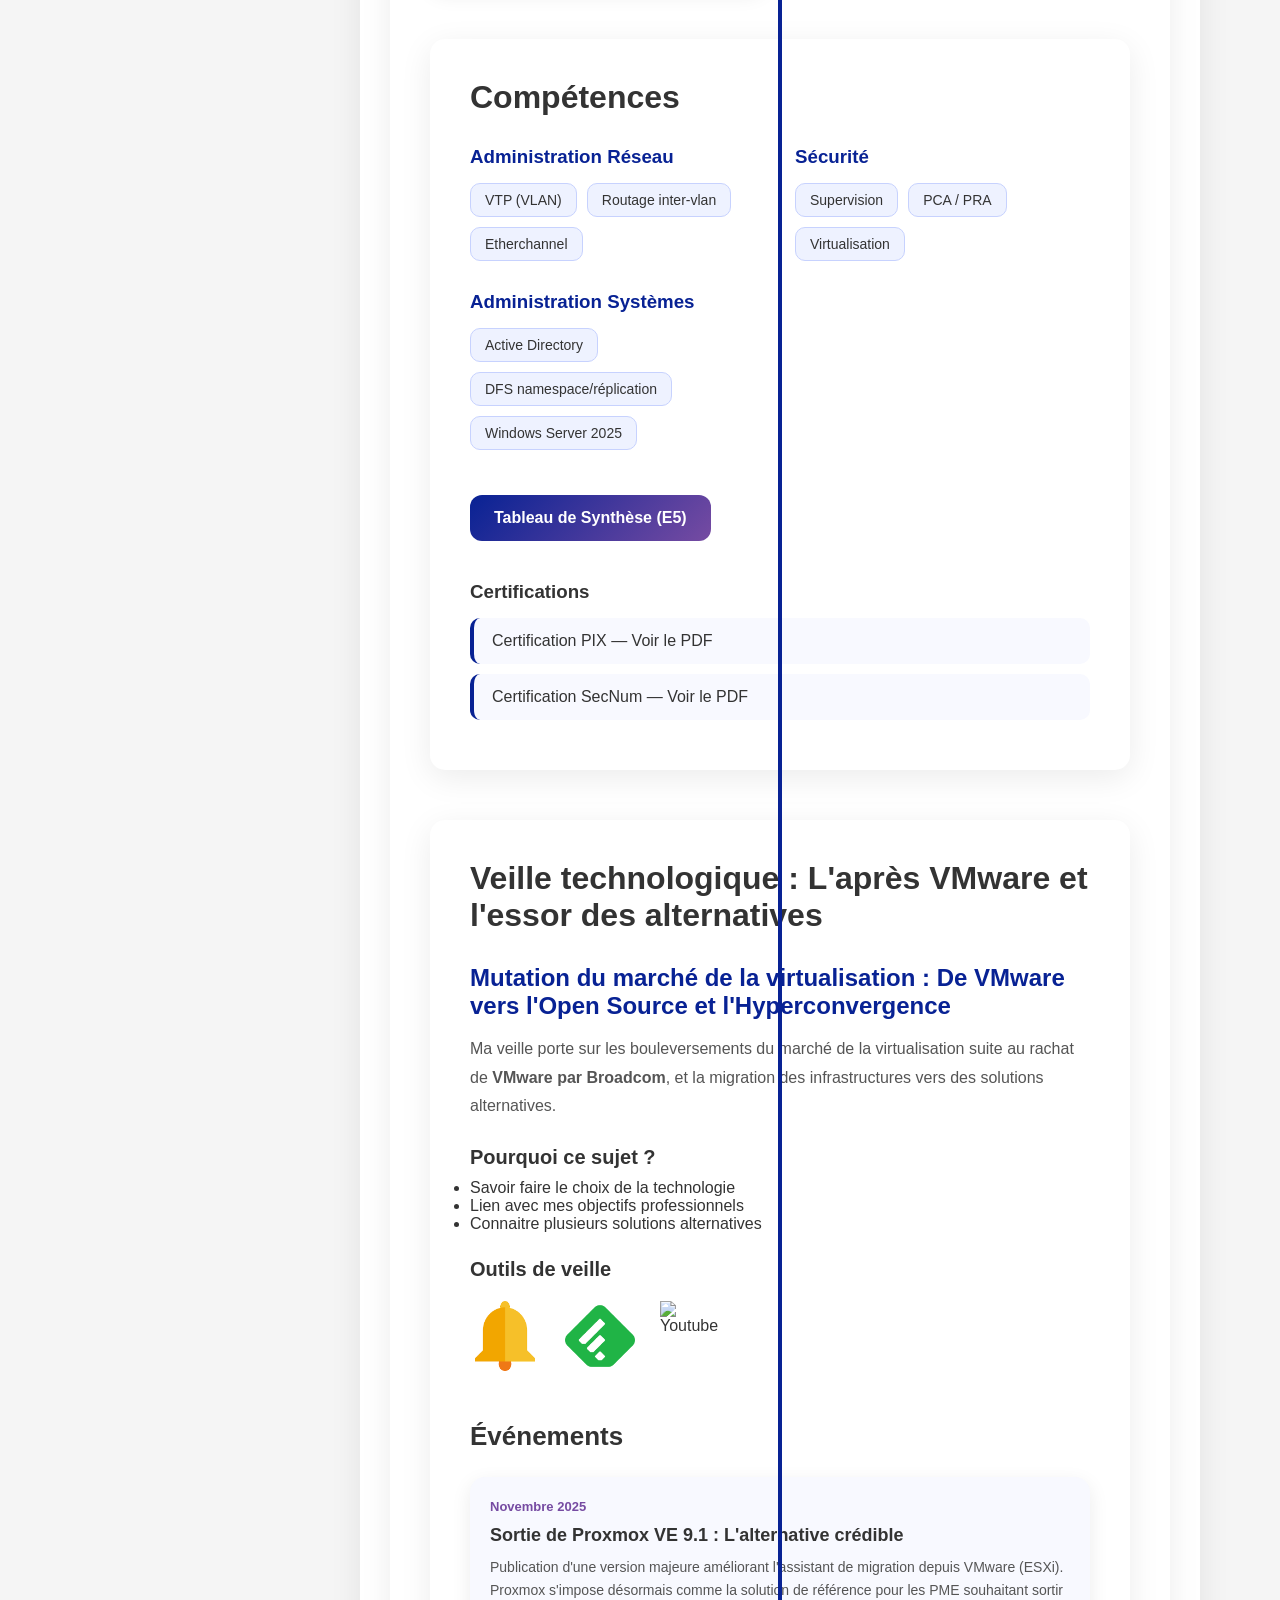
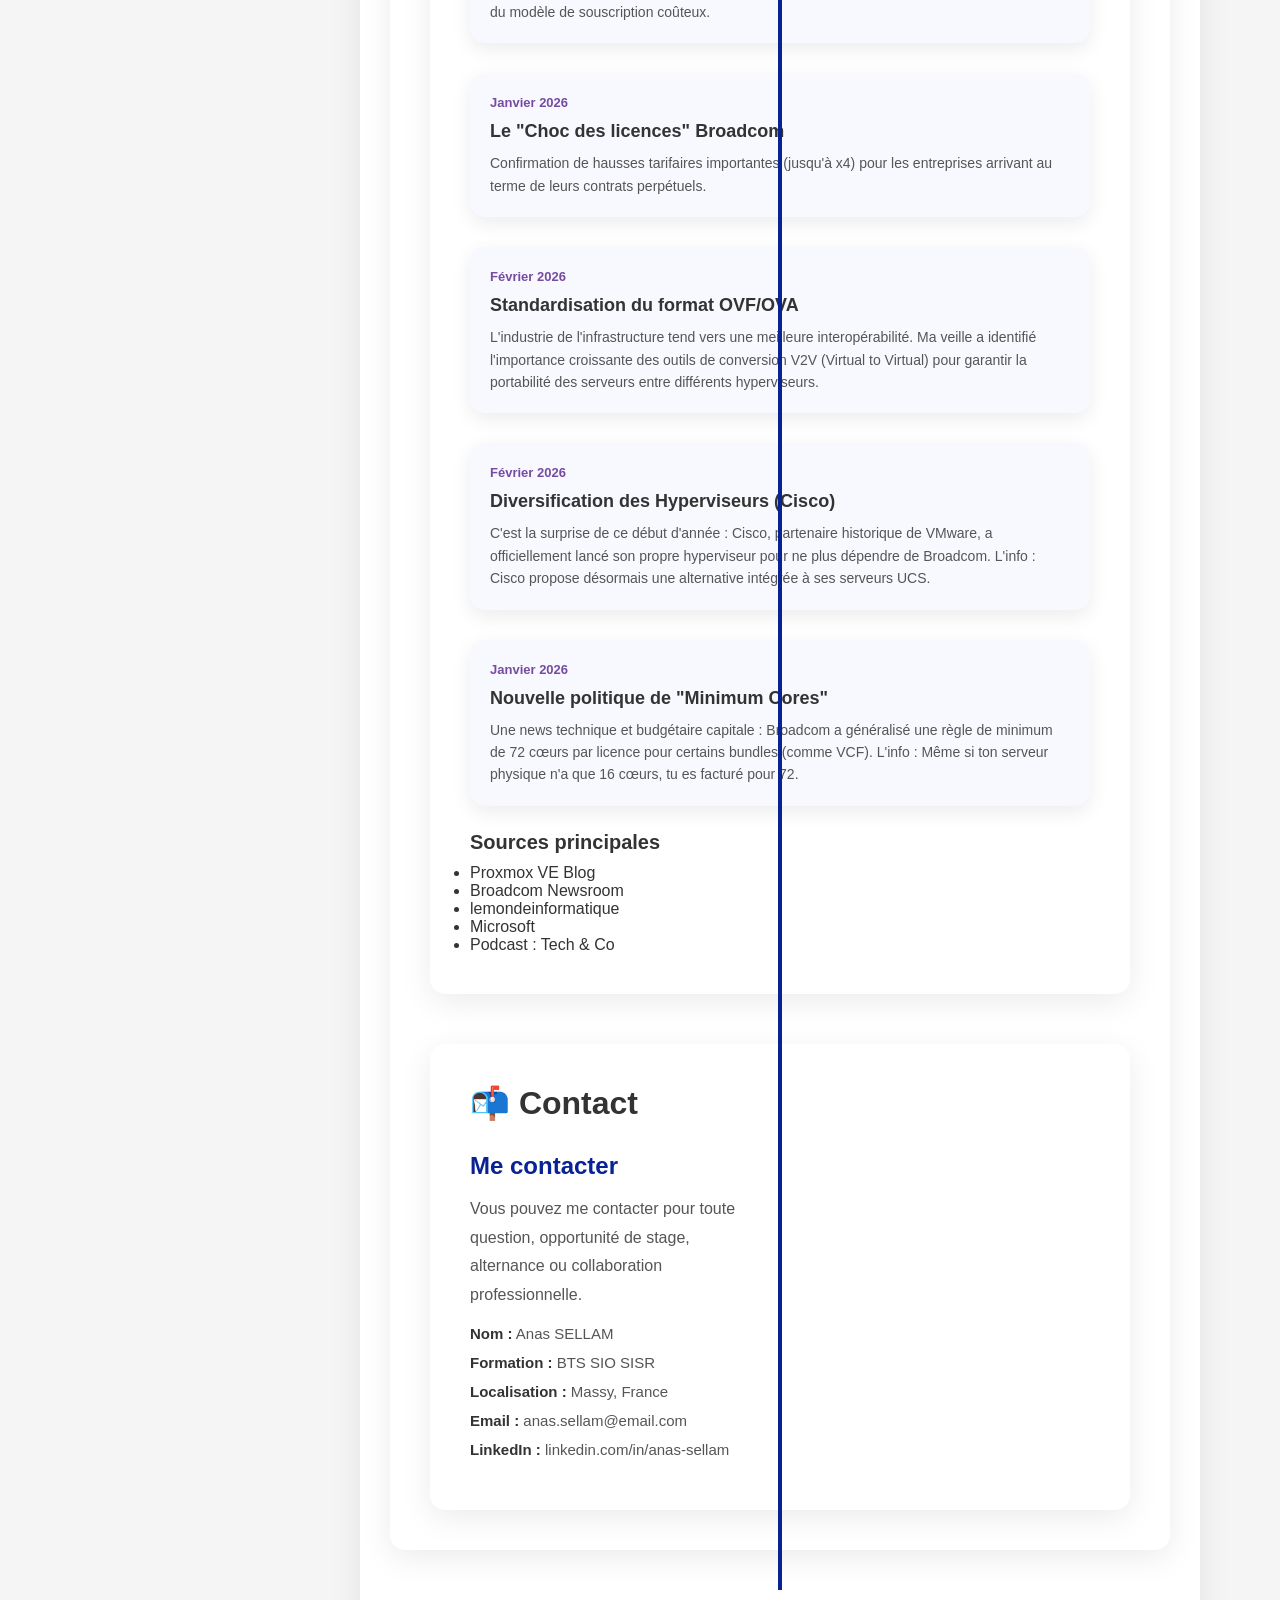
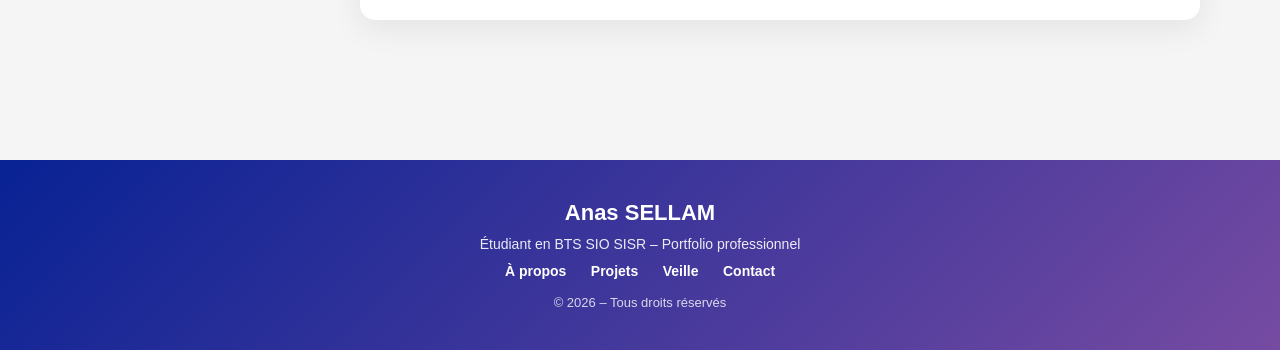
==== commit 48ceccb3: "Update index.html" ====
--- a/index.html
+++ b/index.html
@@ -75,23 +75,6 @@
                     </div>
                 </div>
 
-                <!-- ÉTAPE 3 -->
-                <div class="timeline-row left">
-                    <div class="timeline-card">
-                        <div class="timeline-logo">
-                            <img src="images/ecoles/icon_ups.jpg" alt="Logo école">
-                        </div>
-                        <div class="timeline-text">
-                            <h3>Université d'Évry Paris-Saclay - Évry</h3>
-                            <p>Objectif</p>
-                             <p>LP MRIT parcours CybersécUrité et Devops</p>
-                            <p></p>
-                        </div>
-                    </div>
-                </div>
-
-            </div>           
-        </div>
 
         
 
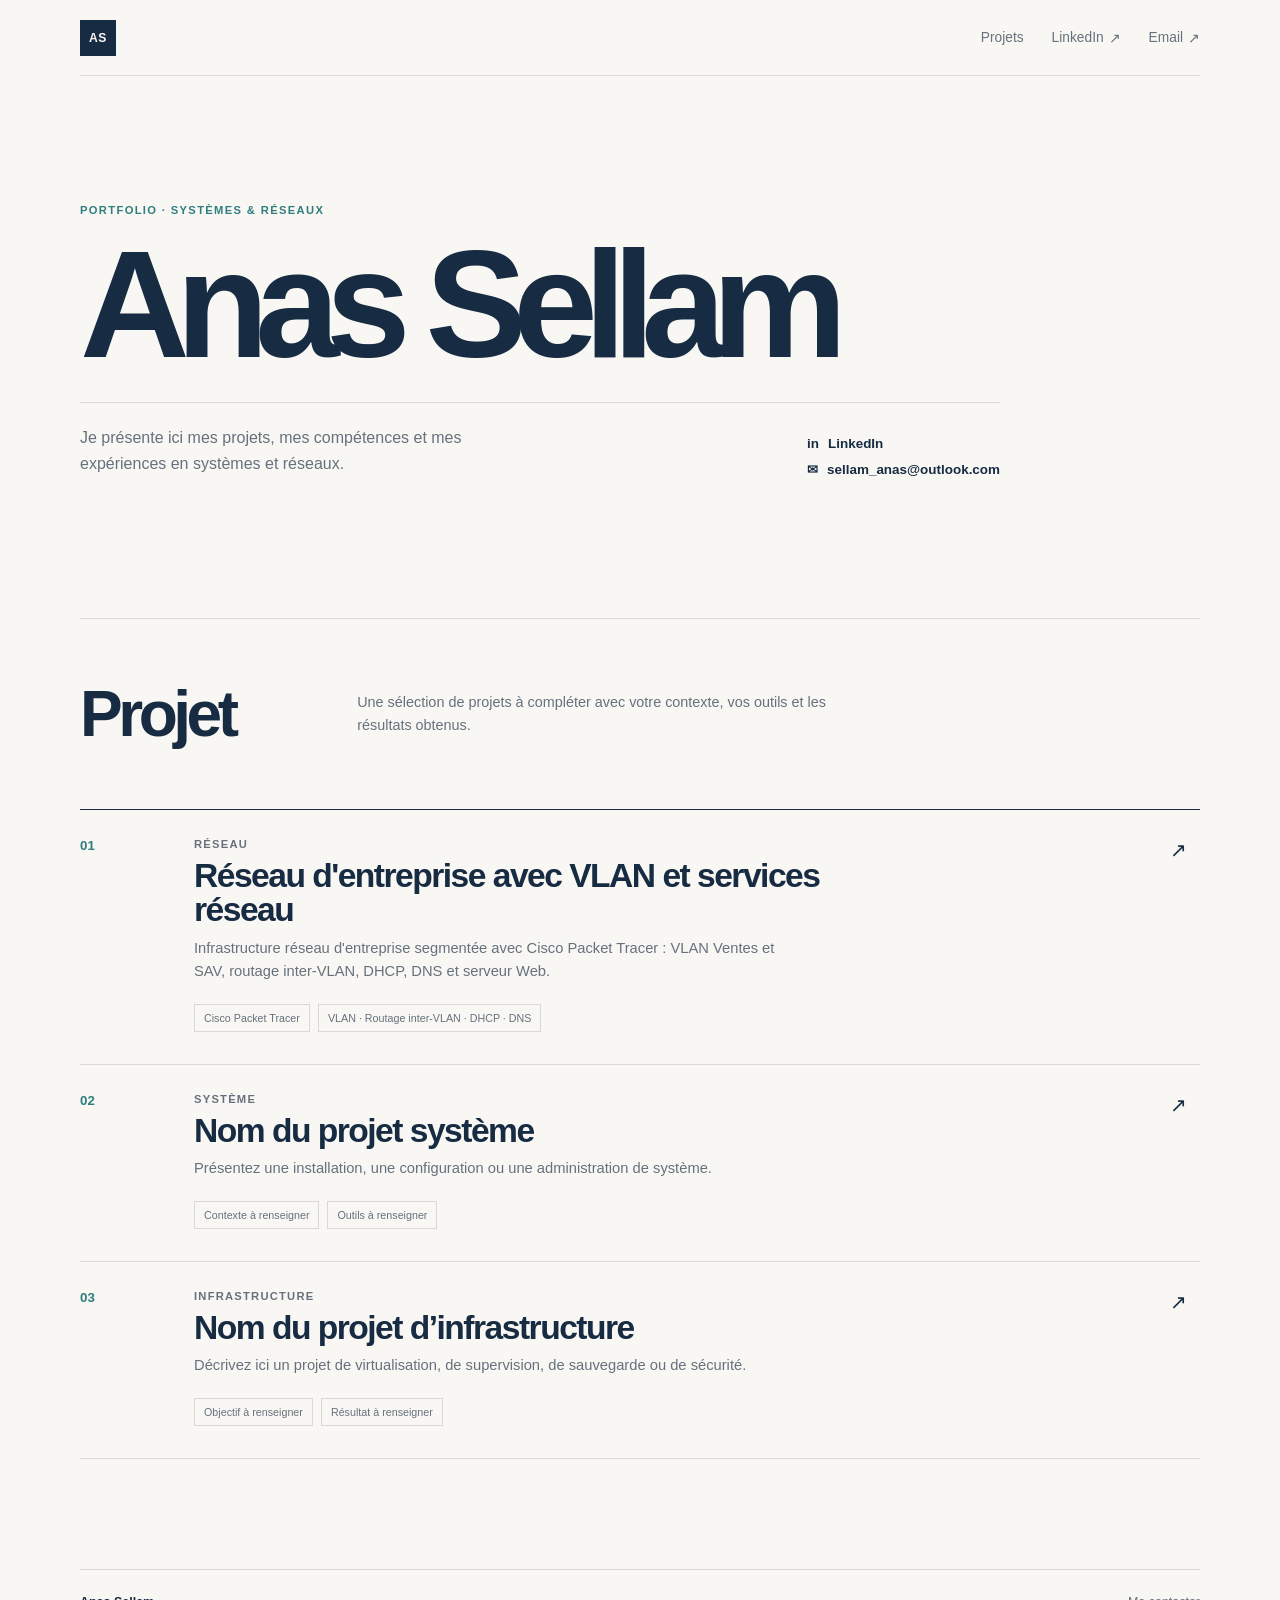
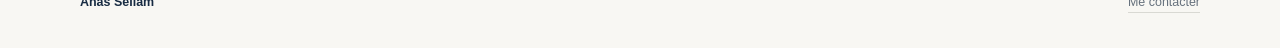
==== commit 9d76b3fb: "Add files via upload" ====
--- a/index.html
+++ b/index.html
@@ -1,555 +1,120 @@
 <!DOCTYPE html>
 <html lang="fr">
 <head>
-    <meta charset="UTF-8">
-    <meta name="viewport" content="width=device-width, initial-scale=1.0">
-    <title>Portfolio - Anas SELLAM</title>
-    <link rel="stylesheet" href="css/styles.css">
+  <meta charset="UTF-8">
+  <meta name="viewport" content="width=device-width, initial-scale=1.0">
+  <meta name="description" content="Portfolio d'Anas Sellam — Systèmes & réseaux">
+  <title>Anas Sellam — Portfolio</title>
+  <link rel="stylesheet" href="style.css">
 </head>
 <body>
-    
+  <div class="site">
+    <header class="header">
+      <a class="brand" href="#accueil" aria-label="Accueil — Anas Sellam">AS</a>
 
-    <nav class="sidebar">
-        <div class="logo">
-            <h2>Portfolio</h2>
+      <nav class="nav" aria-label="Navigation principale">
+        <a href="#projets">Projets</a>
+        <a href="https://www.linkedin.com/in/anas-sellam/" target="_blank" rel="noopener noreferrer">
+          LinkedIn <span aria-hidden="true">↗</span>
+        </a>
+        <a href="mailto:sellam_anas@outlook.com">
+          Email <span aria-hidden="true">↗</span>
+        </a>
+      </nav>
+    </header>
+
+    <main>
+      <section class="intro" id="accueil" aria-labelledby="intro-title">
+        <p class="label">Portfolio · Systèmes & réseaux</p>
+        <h1 id="intro-title">Anas Sellam</h1>
+
+        <div class="intro-bottom">
+          <p>
+            Je présente ici mes projets, mes compétences et mes expériences
+            en systèmes et réseaux.
+          </p>
+
+          <div class="contact-links">
+            <a href="https://www.linkedin.com/in/anas-sellam/" target="_blank" rel="noopener noreferrer">
+              <span aria-hidden="true">in</span> LinkedIn
+            </a>
+            <a href="mailto:sellam_anas@outlook.com">
+              <span aria-hidden="true">✉</span> sellam_anas@outlook.com
+            </a>
+          </div>
         </div>
-        <ul>
-            <li><a href="#apropos">Présentation</a></li>
-            <li><a href="#stage">Stage</a></li>
-            <li><a href="#projet">Projet</a></li>
-            <li><a href="#competence">Compétence</a></li>
-            <li><a href="#veille">Veille technologique</a></li>
-            <li><a href="#contact">Contact</a></li>
-        </ul>
-    </nav>
+      </section>
 
-    <main class="content">
-        <div id="apropos" class="hero">
-            <h1><span class="name-part1">ANAS</span> <span class="name-part2">SELLAM</span></h1>
-            <p class="subtitle">ÉTUDIANT · BTS SIO SISR</p>
-            <p class="location">ARGENTEUIL, FRANCE</p>
+      <section class="projects" id="projets" aria-labelledby="projects-title">
+        <div class="projects-heading">
+          <h2 id="projects-title">Projet</h2>
+
+          <p>
+            Une sélection de projets à compléter avec votre contexte,
+            vos outils et les résultats obtenus.
+          </p>
         </div>
 
-        <div class="intro">
-            <h2>Bienvenue sur mon portfolio en ligne !</h2>
-            <p>Je suis étudiant en BTS SIO option SISR (Solutions d'Infrastructure, Systèmes et Réseaux) au Lycée Parc de Vilgénis à Massy. Passionné par l'informatique et les nouvelles technologies, je me spécialise dans l'administration des systèmes et des réseaux.</p>
-            <p>Mon parcours m'a permis de développer des compétences solides en infrastructure IT, cybersécurité et gestion de réseaux. Je suis constamment à la recherche de nouveaux défis techniques et d'opportunités pour approfondir mes connaissances dans le domaine des systèmes et réseaux.</p>
-            <p>Ce portfolio présente mon parcours académique, mes compétences techniques, ainsi que les projets et expériences professionnelles que j'ai pu réaliser durant ma formation.</p>
+        <div class="project-list">
+          <a class="project" href="projet-01.html">
+            <div class="number">01</div>
+            <div class="project-content">
+              <p class="category">Réseau</p>
+              <h3>Réseau d'entreprise avec VLAN et services réseau</h3>
+              <p class="description">
+                Infrastructure réseau d'entreprise segmentée avec Cisco Packet
+                Tracer : VLAN Ventes et SAV, routage inter-VLAN, DHCP, DNS et
+                serveur Web.
+              </p>
+              <div class="details">
+                <span>Cisco Packet Tracer</span>
+                <span>VLAN · Routage inter-VLAN · DHCP · DNS</span>
+              </div>
+            </div>
+            <span class="project-arrow" aria-hidden="true">↗</span>
+          </a>
+
+          <article class="project">
+            <div class="number">02</div>
+            <div class="project-content">
+              <p class="category">Système</p>
+              <h3>Nom du projet système</h3>
+              <p class="description">
+                Présentez une installation, une configuration ou une
+                administration de système.
+              </p>
+              <div class="details">
+                <span>Contexte à renseigner</span>
+                <span>Outils à renseigner</span>
+              </div>
+            </div>
+            <span class="project-arrow" aria-hidden="true">↗</span>
+          </article>
+
+          <article class="project">
+            <div class="number">03</div>
+            <div class="project-content">
+              <p class="category">Infrastructure</p>
+              <h3>Nom du projet d’infrastructure</h3>
+              <p class="description">
+                Décrivez ici un projet de virtualisation, de supervision,
+                de sauvegarde ou de sécurité.
+              </p>
+              <div class="details">
+                <span>Objectif à renseigner</span>
+                <span>Résultat à renseigner</span>
+              </div>
+            </div>
+            <span class="project-arrow" aria-hidden="true">↗</span>
+          </article>
         </div>
-
-        <div class="social-links">
-            <a href="https://www.linkedin.com/in/anas-sellam/" class="social-icon">LinkedIn</a>
-            <a href="images/certification/CV_Alternance (1).pdf" target="_blank" class="social-icon">CV</a>
-            
-        </div>
-
-        <div class="studies-section">
-            <h2>Mon parcours Scolaire</h2>
-            <div class="timeline-academic">
-
-                <!-- ÉTAPE 1 -->
-                <div class="timeline-row left">
-                    <div class="timeline-card">
-                        <div class="timeline-logo">
-                            <img src="images/ecoles/icon_ljj.jpg" alt="Logo école">
-                        </div>
-                        <div class="timeline-text">
-                            <h3>Lycée Jean Jaures - Argenteuil</h3>
-                            <p>2020 – 2023</p>
-                            <p>Baccalauréat STI2D – option SIN</p>
-                        </div>
-                    </div>
-                </div>
-
-                <!-- ÉTAPE 2 -->
-                <div class="timeline-row right">
-                    <div class="timeline-card">
-                        <div class="timeline-logo">
-                            <img src="images/ecoles/icon_lpv.jpg" alt="Logo école">
-                        </div>
-                        <div class="timeline-text">
-                            <h3>Lycée Parc de Vilgénis - Massy</h3>
-                            <p>2024 – 2026</p>
-                            <p>BTS SIO – option SISR</p>
-                        </div>
-                    </div>
-                </div>
-
-
-        
-
-        <div class="choice-section">
-            <h4>Pourquoi le BTS SIO SISR</h4>
-            <p>J'aimais faire de la programmation en STI2D sur les cartes Arduino pour faire des robots.</p>
-            <p>Mais lors des cours en BTS SIO j'ai apprécié créer des réseaux sur Cisco Packet Tracer.</p>
-        </div>
-
-        <div id="stage" class="stage-section">
-            <h2>Expérience professionnelle - Stage</h2>
-            
-            <!-- En-tête entreprise avec logo -->
-            <div class="company-header">
-                <div class="company-logo">
-                    <!-- Remplacez le commentaire ci-dessous par votre image -->
-                    <img src="images/bi/logo-BI.png" alt="Logo Entreprise">
-                    <!--<span style="font-size: 48px;"></span> -->
-                </div>
-                <div class="company-info">
-                    <h3>Broker Informatiques</h3>
-                    <p><strong>Secteur :</strong> Rachat, reprise, revalorisation et recyclage de parc informatique.</p>
-                    <p><strong>Localisation :</strong> Ennery, France  </p>
-                    <p>Broker Informatique est une entreprise de 3 employés spécialisée dans le rachat, la reprise et la valorisation de matériel informatique d’entreprise. Elle accompagne les organisations dans la gestion de leurs équipements IT en fin de vie, en proposant des services d’estimation, de collecte, d’effacement sécurisé des données et de reconditionnement ou recyclage. Son activité s’inscrit dans une démarche d’économie circulaire, alliant performance économique, sécurité des données et responsabilité environnementale.</p>
-                    <!-- <p>[Description de l'entreprise : présentation générale, domaine d'expertise, taille, valeurs, etc. Expliquez ce que fait l'entreprise et son positionnement sur le marché.]</p> -->
-                </div>
-            </div>
-
-            <!-- Activités de l'entreprise -->
-            <div class="company-activities">
-                <h4>Domaines d'activité</h4>
-                <div class="activities-gallery">
-                    <div class="activity-item">
-                        <div class="activity-image">
-                            <img src="images/bi/icon-inventaire.png" alt="Activité 1">
-                            
-                        </div>
-                        <div class="activity-label">Audit</div>
-                    </div>
-                    <div class="activity-item">
-                        <div class="activity-image">
-                            <img src="images/bi/icon-estimation.png" alt="Activité 2">
-                            
-                        </div>
-                        <div class="activity-label">Estimation</div>
-                    </div>
-                    <div class="activity-item">
-                        <div class="activity-image">
-                            <img src="images/bi/icon-collecte.png" alt="Activité 3"> 
-                            
-                        </div>
-                        <div class="activity-label">Collecte</div>
-                    </div>
-                    <div class="activity-item">
-                        <div class="activity-image">
-                            <img src="images/bi/icon-valorisation.png" alt="Activité 4">
-                            
-                        </div>
-                        <div class="activity-label">Valorisation</div>
-                    </div>
-                </div>
-            </div>
-
-            <!-- Organigramme -->
-            <div class="organigramme-section">
-                <h4>Information </h4>
-                <div class="organigramme-container">
-                    <div class="org-gallery">
-                        <img id="orgImage" src="images/bi/organigramme.png" class="org-image">
-                        <br>
-                        <button onclick="changeOrgImage()" class="org-btn">
-                            Changer d’image
-                        </button>
-                    </div>
-
-                </div>
-            </div>
-
-            <!-- Premier stage -->
-            <div class="stage-period">
-                <h3>Premier Stage</h3>
-                <div class="stage-date">2 juin au 4 juillet 2025 • 5 semaine</div>
-                
-                <h4>Missions principales</h4>
-                <p>Durant mon stage, réalisé chez un reconditionneur de matériel informatique, j’ai découvert le travail quotidien autour de la maintenance et de la remise en état d’équipements informatiques. Cette expérience m’a permis de mieux comprendre le fonctionnement du matériel et de développer mes compétences techniques sur du matériel physique dans un cadre professionnel.</p>
-                
-                <ul>
-                    <li>Mission 1 : Création de clé bootable window 11 avec rufus.</li>
-                    <li>Mission 2 : Installation de Windows 11 sur des ordinateurs.</li>
-                    <li>Mission 3 : Récupération/Ajout de RAM et du stockage sur des ordinateurs.</li>
-                    <li>Mission 4 : Utilisation de HWiNFO pour l’identification et l’analyse des composants matériels des ordinateurs portable.</li>
-                    <li>Mission 5 : Réalisation de test et de nomenclature de materiel informatique</li>
-                </ul>
-
-                <h4>🛠️ Technologies et outils utilisés</h4>
-                <p>Rufus, HWiNFO, Windows 11, ordinateurs, tournevis</p>
-
-                <h4>📈 Compétences développées</h4>
-                <p>Au cours de mon stage, j’ai renforcé mes compétences en maintenance matérielle et en préparation de matériel informatique reconditionné, tout en développant mon autonomie et ma rigueur professionnelle. Ce stage m’a également permis d’échanger avec les dirigeants et de mieux comprendre les réalités de l’entrepreneuriat, notamment les difficultés liées à la création et à la gestion d’une entreprise.</p>
-            </div>
-
-            <!-- Deuxième stage -->
-            <div class="stage-period">
-                <h3>Deuxième Stage</h3>
-                <div class="stage-date">17 novembre au 19 décembre 2025 • 5 semaine</div>
-                
-                <h4>Missions principales</h4>
-                <p>Lors de mon second stage dans la même entreprise, mes missions ont évolué vers des tâches plus techniques et structurantes. J’ai participé à l’analyse d’un environnement informatique, à la mise en place de solutions de déploiement et d’administration système, ainsi qu’à des travaux réalisés en environnement virtualisé. Cette expérience m’a permis de renforcer mes compétences en systèmes et réseaux et de gagner en autonomie.</p>
-                
-                <ul>
-                    <li>Mission 1 : Audit/Inventaire d'un parc informatique pour faire une valorisation.</li>
-                    <li>Mission 2 : Mise en place d'un service de deploiement PXE avec Iventoy.</li>
-                    <li>Mission 3 : Création d'un questionnaire sur le site de l'entreprise.</li>
-                    <li>Mission 4 : Recensement des équipements obsolètes.</li>
-                    <li>Mission 5 : Suppresion de donnée d'un serveur.</li>   
-                </ul>
-
-                <h4>Technologies et outils utilisés</h4>
-                <p>Excel, Word, Windows 11, Windows serveur 2025, Oracle VirtualBox, Tally, Iventoy</p>
-
-                <h4>Compétences développées</h4>
-                <p>Ce stage m’a permis de renforcer mes compétences en systèmes et réseaux, notamment en analyse d’un environnement informatique, en déploiement de postes et en administration système dans un contexte virtualisé. J’ai également développé des compétences professionnelles telles que l’autonomie, la rigueur et la compréhension des exigences du monde professionnel.</p>
-            </div>
-        </div>
-
-       <div id="projet" class="projects-section">
-    <h2>Mes projets</h2>
-
-    <div class="projects-grid">
-
-        <!-- ===== PROJET 1 ===== -->
-        <a href="projets/projet_pxe.html" class="project-card">
-             <img id="orgImage" src="images/projet/IVentoy/iventoy_page.jpg" class="org-image">
-
-            <div class="project-content">
-                <h3>Mise en place d'un service PXE</h3>
-
-                <span class="project-type">Projet : Professionnel</span>
-
-                <div class="project-skills">
-                    <span>✔ Mettre à disposition des utilisateurs un service informatique</span>
-                    <span>✔ Gérer le patrimoine informatique</span>
-                </div>
-
-                <p class="project-description">
-                    Mise en place et configuration d’un service PXE avec Iventoy et l'ajout d'images Windows et Linux.
-
-                <div class="project-tools">
-                    <strong>Outils :</strong> Iventoy, Switch, ISO windows, ISO Debian 13
-                </div>
-            </div>
-        </a>
-
-        <!-- ===== PROJET 2 ===== -->
-        <a href="projets/projet_stationF.html" target="_blank" class="project-card">
-            <img id="orgImage" src="images/projet/stationF/stationF_page.jpg" class="org-image">
-
-            <div class="project-content">
-                <h3>Projet StationF</h3>
-
-                <span class="project-type perso">Projet : AP</span>
-
-                <div class="project-skills">
-                    <span>✔ Mettre à disposition des utilisateurs un service informatique</span>
-                    <span>✔ Travailler en mode projet</span>
-                    <span>✔ Répondre aux incidents et aux demandes d’assistance et d’évolution</span>
-                    <span>✔ Gérer le patrimoine informatique</span>                  
-                </div>
-
-                <p class="project-description">
-                    Creation d'une infrastrcuture système et réseau pour pour stationF.
-                    PCA/PRA et supervision de cette même infrastructure.
-                </p>
-
-                <div class="project-tools">
-                    <strong>Outils :</strong> Windows Server 2025, Windows 11, Proxmox, Switch, Cisco Packet Tracer, MobaXterm
-                </div>
-            </div>
-        </a>
-
-        <!-- ===== PROJET 3 ===== -->
-        <a href="projets/projet_InvAud.html" class="project-card">
-            <img id="orgImage" src="images/projet/inventaire/inventaire_page2.png" class="org-image">
-
-            <div class="project-content">
-                <h3>Inventaire/Audit d'un parc informatique</h3>
-
-                <span class="project-type">Projet : Professionnel</span>
-
-                <div class="project-skills">
-                    <span>✔ Gérer le patrimoine informatique</span>
-                    <span>✔ Répondre aux incidents et aux demandes d’assistance et d’évolution</span>
-                </div>
-
-                <p class="project-description">
-                    Réalisation de tableau Excel pour l’inventaire/audit des parc informatique arrivant avec le test des equipements.
-                </p>
-
-                <div class="project-tools">
-                    <strong>Outils :</strong> Excel, scanner code barre
-                </div>
-            </div>
-        </a>
-
-    </div>
-
-    <section class="skills-modern">
-
-    <h2>Compétences</h2>
-
-    <div class="skills-columns">
-
-        <!-- COLONNE 1 -->
-        <div class="skills-col">
-        <h3>Administration Réseau</h3>
-        <div class="badges">
-            <span>VTP (VLAN)</span>
-            <span>Routage inter-vlan</span>
-            <span>Etherchannel</span>
-        </div>
-        </div>
-
-        <!-- COLONNE 2 -->
-        <div class="skills-col">
-        <h3>Sécurité</h3>
-        <div class="badges">
-            <span>Supervision</span>
-            <span>PCA / PRA</span>
-            <span>Virtualisation</span>
-        </div>
-        </div>
-
-  <!-- ADMIN -->
-  <div class="skills-col">
-    <h3>Administration Systèmes</h3>
-    <div class="badges">
-      <span>Active Directory</span>
-      <span>DFS namespace/réplication</span>
-      <span>Windows Server 2025</span>
-    </div>
-  </div>
-
-
-
-     
-
-    </div>
-    <!-- BOUTON TABLEAU -->
-    <div class="doc-buttons">
-        <a href="images/certification/Tableau de synthese_as.pdf" target="_blank" class="btn-main">
-        Tableau de Synthèse (E5)
-        </a>
-    </div>
-
-    <!-- CERTIFICATIONS -->
-    <div class="certifications">
-        <h3>Certifications</h3>
-
-        <a href="images/certification/certif_Pix.pdf" target="_blank" class="certif-card">
-        Certification PIX — Voir le PDF
-        </a>
-
-        <a href="images/certification/certif_SecNum.pdf" target="_blank" class="certif-card">
-        Certification SecNum — Voir le PDF
-        </a>
-
-    </div>
-
-    </section>
-
-
-   <div id="veille" class="veille-section">
-        <h2>Veille technologique : L'après VMware et l'essor des alternatives</h2>
-
-        <div class="veille-intro">
-            <h3>Mutation du marché de la virtualisation : De VMware vers l'Open Source et l'Hyperconvergence</h3>
-            <p>
-                Ma veille porte sur les bouleversements du marché de la virtualisation suite au rachat de <strong>VMware par Broadcom</strong>, et la migration des infrastructures vers des solutions alternatives.
-            </p>
-            
-            <h4>Pourquoi ce sujet ?</h4>
-            <ul>
-                <li>Savoir faire le choix de la technologie</li>
-                <li>Lien avec mes objectifs professionnels</li>
-                <li>Connaitre plusieurs solutions alternatives</li>
-            </ul>
-            <h4>Outils de veille</h4>
-            <div class="veille-tools">
-                <div class="tool"><img src="images/veille/outils/google-alerts.png" alt="Google Alerts"><span>Google Alerts</span></div>
-                <div class="tool"><img src="images/veille/outils/feedly.png" alt="Feedly"><span>Feedly</span></div>
-                <div class="tool"><img src="images/veille/outils/youtube.png" alt="Youtube"><span>Youtube</span></div>
-               
-            </div>
-        </div>
-
-        <h3 class="veille-subtitle">Événements</h3>
-
-        <div class="veille-articles">
-
-            <div class="veille-card">
-                <div class="veille-card-content">
-                    <span class="veille-date">Novembre 2025</span>
-                    <h4>Sortie de Proxmox VE 9.1 : L'alternative crédible</h4>
-                    <p>
-                        Publication d'une version majeure améliorant l'assistant de migration depuis VMware (ESXi). Proxmox s'impose désormais comme la solution de référence pour les PME souhaitant sortir du modèle de souscription coûteux.
-                    </p>
-                </div>
-            </div>
-
-            <div class="veille-card">
-                <div class="veille-card-content">
-                    <span class="veille-date">Janvier 2026</span>
-                    <h4>Le "Choc des licences" Broadcom</h4>
-                    <p>
-                        Confirmation de hausses tarifaires importantes (jusqu'à x4) pour les entreprises arrivant au terme de leurs contrats perpétuels.
-                    </p>
-                </div>
-            </div>
-
-            <div class="veille-card">
-                <div class="veille-card-content">
-                    <span class="veille-date">Février 2026</span>
-                    <h4>Standardisation du format OVF/OVA</h4>
-                    <p>
-                        L'industrie de l'infrastructure tend vers une meilleure interopérabilité. Ma veille a identifié l'importance croissante des outils de conversion V2V (Virtual to Virtual) pour garantir la portabilité des serveurs entre différents hyperviseurs.
-                    </p>
-                </div>
-            </div>
-
-            <div class="veille-card">
-                <div class="veille-card-content">
-                    <span class="veille-date">Février 2026</span>
-                    <h4>Diversification des Hyperviseurs (Cisco)</h4>
-                    <p>
-                        C'est la surprise de ce début d'année : Cisco, partenaire historique de VMware, a officiellement lancé son propre hyperviseur pour ne plus dépendre de Broadcom.
-                        L'info : Cisco propose désormais une alternative intégrée à ses serveurs UCS.
-                    </p>
-                </div>
-            </div>
-
-            <div class="veille-card">
-                <div class="veille-card-content">
-                    <span class="veille-date">Janvier 2026</span>
-                    <h4>Nouvelle politique de "Minimum Cores"</h4>
-                    <p>
-                        Une news technique et budgétaire capitale : Broadcom a généralisé une règle de minimum de 72 cœurs par licence pour certains bundles (comme VCF).
-                        L'info : Même si ton serveur physique n'a que 16 cœurs, tu es facturé pour 72.
-                    </p>
-                </div>
-            </div>
-
-        </div>
-
-        <div class="veille-intro">
-            <h4>Sources principales</h4>
-            <ul>
-                <li>Proxmox VE Blog</li>
-                <li>Broadcom Newsroom</li>
-                <li>lemondeinformatique</li>
-                <li>Microsoft</li>
-                <li>Podcast : Tech & Co</li>
-            </ul>
-        </div>
-
-    </div>
-
-
-
-
-
-
-    <div id="contact" class="contact-section">
-        <h2>📬 Contact</h2>
-
-        <div class="contact-container">
-
-            <!-- INFOS -->
-            <div class="contact-info">
-                <h3>Me contacter</h3>
-                <p>
-                    Vous pouvez me contacter pour toute question, opportunité de stage,
-                    alternance ou collaboration professionnelle.
-                </p>
-
-                <ul>
-                    <li><span>Nom :</span> Anas SELLAM</li>
-                    <li><span>Formation :</span> BTS SIO SISR</li>
-                    <li><span>Localisation :</span> Massy, France</li>
-                    <li><span>Email :</span> anas.sellam@email.com</li>
-                    <li><span>LinkedIn :</span> linkedin.com/in/anas-sellam</li>
-                </ul>
-            </div>
-
-            
-        </div>
-    </div>
-</div>
-
-
-
-
-
-</div>
-
+      </section>
     </main>
 
-
-    <script>
-        
-
-        const skillTitles = document.querySelectorAll('.skill-title');
-
-        skillTitles.forEach(title => {
-            title.addEventListener('click', () => {
-                const content = title.nextElementSibling;
-
-                // Fermer les autres
-                document.querySelectorAll('.skill-content').forEach(item => {
-                    if (item !== content) {
-                        item.style.display = 'none';
-                    }
-                });
-
-                // Toggle
-                content.style.display = content.style.display === 'block' ? 'none' : 'block';
-            });
-        });
-
-        const orgImages = [
-            
-            
-            "images/bi/schema_BI.png",   //image 1
-            "images/bi/organigramme.png", //image 3
-            
-        ];
-
-        let currentOrg = 0;
-
-        function changeOrgImage() {
-            const img = document.getElementById("orgImage");
-
-            img.style.opacity = 0;
-
-            setTimeout(() => {
-                currentOrg = (currentOrg + 1) % orgImages.length;
-                img.src = orgImages[currentOrg];
-                img.style.opacity = 1;
-            }, 200);
-        }
-
-
-
-
-
-    </script>
-
-        
-    
-    <footer>
-        <div class="footer-content">
-            <h3>Anas SELLAM</h3>
-            <p>Étudiant en BTS SIO SISR – Portfolio professionnel</p>
-
-            <div class="footer-links">
-                <a href="#apropos">À propos</a>
-                <a href="#projet">Projets</a>
-                <a href="#veille">Veille</a>
-                <a href="#contact">Contact</a>
-            </div>
-
-            <div class="footer-bottom">
-                © 2026 – Tous droits réservés
-            </div>
-        </div>
+    <footer class="footer">
+      <span>Anas Sellam</span>
+      <a href="mailto:sellam_anas@outlook.com">Me contacter</a>
     </footer>
-
+  </div>
 </body>
 </html>
--- a/style.css
+++ b/style.css
@@ -0,0 +1,498 @@
+* {
+  box-sizing: border-box;
+}
+
+:root {
+  --ink: #172b42;
+  --muted: #66717d;
+  --paper: #f8f7f3;
+  --line: #d9d9d3;
+  --accent: #2f7d7e;
+}
+
+html {
+  scroll-behavior: smooth;
+}
+
+body {
+  margin: 0;
+  background: var(--paper);
+  color: var(--ink);
+  font-family: Arial, Helvetica, sans-serif;
+  -webkit-font-smoothing: antialiased;
+}
+
+a {
+  color: inherit;
+  text-decoration: none;
+}
+
+a:focus-visible {
+  outline: 2px solid var(--accent);
+  outline-offset: 4px;
+}
+
+.site {
+  width: min(calc(100% - 64px), 1120px);
+  margin: 0 auto;
+}
+
+.header {
+  min-height: 76px;
+  display: flex;
+  align-items: center;
+  justify-content: space-between;
+  border-bottom: 1px solid var(--line);
+}
+
+.brand {
+  width: 36px;
+  height: 36px;
+  display: grid;
+  place-items: center;
+  background: var(--ink);
+  color: var(--paper);
+  font-size: 0.76rem;
+  font-weight: 700;
+  letter-spacing: 0.05em;
+  transition: background 160ms ease, transform 160ms ease;
+}
+
+.brand:hover {
+  background: var(--accent);
+  transform: translateY(-2px);
+}
+
+.nav {
+  display: flex;
+  align-items: center;
+  gap: 28px;
+  color: var(--muted);
+  font-size: 0.86rem;
+}
+
+.nav a {
+  display: inline-flex;
+  align-items: center;
+  gap: 5px;
+  transition: color 160ms ease;
+}
+
+.nav a:hover {
+  color: var(--accent);
+}
+
+.intro {
+  padding: 128px 0 140px;
+  max-width: 920px;
+}
+
+.label {
+  margin: 0;
+  color: var(--accent);
+  font-size: 0.7rem;
+  font-weight: 700;
+  letter-spacing: 0.12em;
+  text-transform: uppercase;
+}
+
+.intro h1 {
+  margin: 22px 0 30px;
+  font-size: clamp(4.3rem, 13vw, 9.5rem);
+  font-weight: 700;
+  letter-spacing: -0.09em;
+  line-height: 0.88;
+}
+
+.intro-bottom {
+  display: flex;
+  align-items: flex-end;
+  justify-content: space-between;
+  gap: 60px;
+  border-top: 1px solid var(--line);
+  padding-top: 22px;
+}
+
+.intro-bottom > p {
+  max-width: 390px;
+  margin: 0;
+  color: var(--muted);
+  font-size: 1rem;
+  line-height: 1.65;
+}
+
+.contact-links {
+  display: flex;
+  flex-direction: column;
+  align-items: flex-start;
+  gap: 10px;
+  font-size: 0.84rem;
+  font-weight: 600;
+}
+
+.contact-links a {
+  display: inline-flex;
+  align-items: center;
+  gap: 9px;
+  border-bottom: 1px solid transparent;
+  transition: color 160ms ease, border-color 160ms ease;
+}
+
+.contact-links a:hover {
+  color: var(--accent);
+  border-color: var(--accent);
+}
+
+.projects {
+  border-top: 1px solid var(--line);
+  padding: 72px 0 110px;
+}
+
+.projects-heading {
+  display: grid;
+  grid-template-columns: 0.65fr 1.4fr 0.8fr;
+  gap: 40px;
+  align-items: start;
+  margin-bottom: 65px;
+}
+
+.projects-heading h2 {
+  margin: -7px 0 0;
+  font-size: clamp(2.2rem, 5vw, 4.7rem);
+  font-weight: 700;
+  letter-spacing: -0.07em;
+  line-height: 0.95;
+}
+
+.projects-heading > p:last-child {
+  margin: 0;
+  color: var(--muted);
+  font-size: 0.9rem;
+  line-height: 1.6;
+}
+
+.project-list {
+  border-top: 1px solid var(--ink);
+}
+
+.project {
+  display: grid;
+  grid-template-columns: 90px 1fr 30px;
+  gap: 24px;
+  align-items: start;
+  padding: 28px 0 32px;
+  border-bottom: 1px solid var(--line);
+  transition: padding 180ms ease, color 180ms ease;
+}
+
+.project:hover {
+  padding-left: 12px;
+  padding-right: 12px;
+  color: var(--accent);
+}
+
+.number {
+  font-size: 0.83rem;
+  font-weight: 700;
+  color: var(--accent);
+}
+
+.project-content {
+  max-width: 700px;
+}
+
+.category {
+  margin: 0 0 9px;
+  color: var(--muted);
+  font-size: 0.7rem;
+  font-weight: 700;
+  letter-spacing: 0.11em;
+  text-transform: uppercase;
+}
+
+.project h3 {
+  margin: 0 0 10px;
+  font-size: clamp(1.45rem, 3vw, 2.1rem);
+  letter-spacing: -0.045em;
+  line-height: 1;
+}
+
+.description {
+  max-width: 600px;
+  margin: 0 0 20px;
+  color: var(--muted);
+  font-size: 0.92rem;
+  line-height: 1.6;
+}
+
+.details {
+  display: flex;
+  flex-wrap: wrap;
+  gap: 8px;
+}
+
+.details span {
+  padding: 7px 9px;
+  border: 1px solid var(--line);
+  color: var(--muted);
+  font-size: 0.67rem;
+}
+
+.project-arrow {
+  color: var(--ink);
+  font-size: 1.25rem;
+  transition: color 160ms ease, transform 160ms ease;
+}
+
+.project:hover .project-arrow {
+  color: var(--accent);
+  transform: translate(3px, -3px);
+}
+
+.footer {
+  display: flex;
+  justify-content: space-between;
+  gap: 20px;
+  border-top: 1px solid var(--line);
+  padding: 25px 0 35px;
+  color: var(--muted);
+  font-size: 0.78rem;
+}
+
+.footer span {
+  color: var(--ink);
+  font-weight: 700;
+}
+
+.footer a {
+  border-bottom: 1px solid var(--line);
+  padding-bottom: 3px;
+}
+
+.footer a:hover {
+  color: var(--accent);
+  border-color: var(--accent);
+}
+
+.detail {
+  padding: 60px 0 110px;
+}
+
+.back-link {
+  display: inline-flex;
+  align-items: center;
+  gap: 8px;
+  color: var(--muted);
+  font-size: 0.84rem;
+  font-weight: 600;
+  margin-bottom: 40px;
+  transition: color 160ms ease;
+}
+
+.back-link:hover {
+  color: var(--accent);
+}
+
+.detail-header {
+  max-width: 780px;
+  margin-bottom: 48px;
+}
+
+.detail-header h1 {
+  margin: 14px 0 20px;
+  font-size: clamp(2.1rem, 5vw, 3.4rem);
+  font-weight: 700;
+  letter-spacing: -0.06em;
+  line-height: 1.02;
+}
+
+.detail-header p {
+  margin: 0;
+  color: var(--muted);
+  font-size: 1rem;
+  line-height: 1.65;
+  max-width: 640px;
+}
+
+.detail-tags {
+  display: flex;
+  flex-wrap: wrap;
+  gap: 8px;
+  margin-top: 22px;
+}
+
+.detail-tags span {
+  padding: 7px 9px;
+  border: 1px solid var(--line);
+  color: var(--muted);
+  font-size: 0.67rem;
+}
+
+.detail-image {
+  width: 100%;
+  border: 1px solid var(--line);
+  margin-bottom: 60px;
+  background: #fff;
+}
+
+.detail-image img {
+  display: block;
+  width: 100%;
+  height: auto;
+}
+
+.detail-section {
+  max-width: 780px;
+  border-top: 1px solid var(--line);
+  padding: 40px 0;
+}
+
+.detail-section h2 {
+  margin: 0 0 18px;
+  font-size: 1.4rem;
+  font-weight: 700;
+  letter-spacing: -0.03em;
+}
+
+.detail-section h3 {
+  margin: 26px 0 12px;
+  font-size: 1.05rem;
+  font-weight: 700;
+  letter-spacing: -0.02em;
+}
+
+.detail-section p {
+  margin: 0 0 14px;
+  color: var(--muted);
+  font-size: 0.94rem;
+  line-height: 1.7;
+}
+
+.detail-section ul {
+  margin: 0 0 14px;
+  padding-left: 20px;
+  color: var(--muted);
+  font-size: 0.94rem;
+  line-height: 1.75;
+}
+
+.detail-section code {
+  background: #efefe9;
+  padding: 2px 6px;
+  font-size: 0.85em;
+  border-radius: 2px;
+}
+
+.detail-section pre {
+  background: var(--ink);
+  color: var(--paper);
+  padding: 18px 20px;
+  overflow-x: auto;
+  font-size: 0.8rem;
+  line-height: 1.6;
+  margin: 0 0 18px;
+}
+
+.detail-section pre code {
+  background: none;
+  padding: 0;
+  color: inherit;
+}
+
+.detail-table {
+  width: 100%;
+  border-collapse: collapse;
+  margin: 0 0 24px;
+  font-size: 0.86rem;
+}
+
+.detail-table th,
+.detail-table td {
+  text-align: left;
+  padding: 10px 12px;
+  border-bottom: 1px solid var(--line);
+}
+
+.detail-table th {
+  color: var(--ink);
+  font-weight: 700;
+  font-size: 0.72rem;
+  letter-spacing: 0.06em;
+  text-transform: uppercase;
+}
+
+.detail-table td {
+  color: var(--muted);
+}
+
+.detail-note {
+  border-top: 1px solid var(--line);
+  padding: 40px 0 0;
+  max-width: 780px;
+  color: var(--muted);
+  font-size: 0.86rem;
+  font-style: italic;
+}
+
+@media (max-width: 760px) {
+  .site {
+    width: min(calc(100% - 36px), 600px);
+  }
+
+  .header {
+    min-height: 68px;
+  }
+
+  .nav {
+    gap: 15px;
+    font-size: 0.75rem;
+  }
+
+  .nav a:first-child {
+    display: none;
+  }
+
+  .intro {
+    padding: 90px 0 92px;
+  }
+
+  .intro h1 {
+    font-size: clamp(4.2rem, 19vw, 7rem);
+  }
+
+  .intro-bottom {
+    display: block;
+  }
+
+  .intro-bottom > p {
+    margin-bottom: 26px;
+  }
+
+  .projects-heading {
+    display: block;
+    margin-bottom: 45px;
+  }
+
+  .projects-heading h2 {
+    margin: 20px 0 24px;
+  }
+
+  .project {
+    grid-template-columns: 38px 1fr 20px;
+    gap: 12px;
+    padding: 24px 0 28px;
+  }
+
+  .project:hover {
+    padding-left: 5px;
+    padding-right: 5px;
+  }
+}
+
+@media (prefers-reduced-motion: reduce) {
+  *,
+  *::before {
+    scroll-behavior: auto !important;
+    transition-duration: 0.01ms !important;
+  }
+}
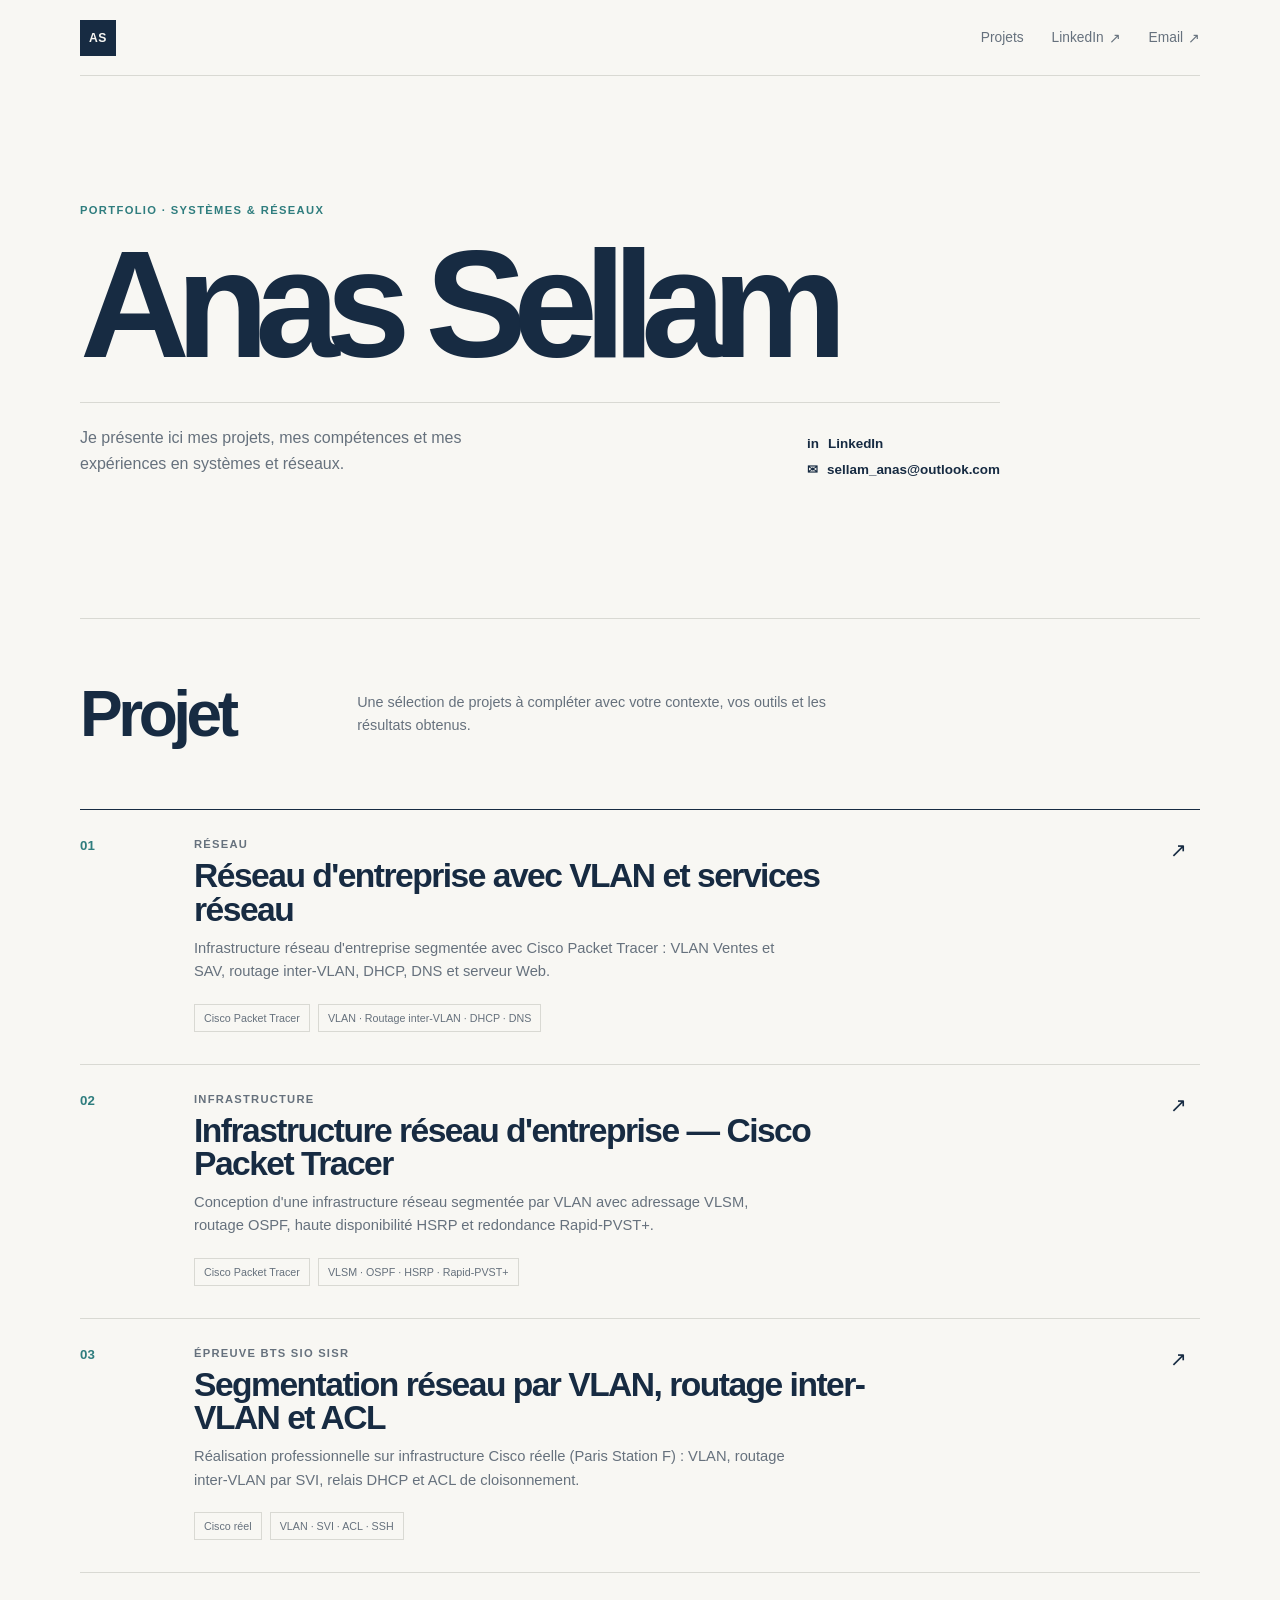
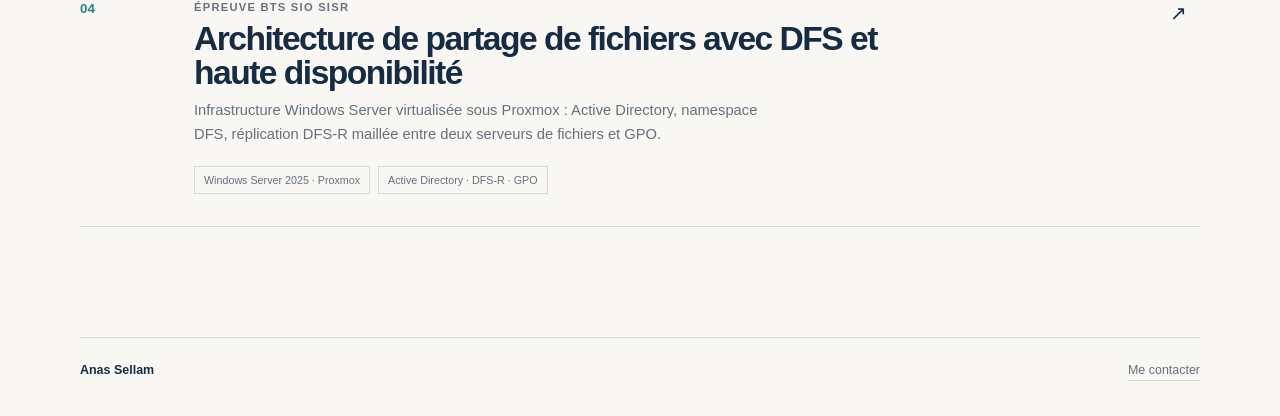
==== commit 756dc3be: "Add files via upload" ====
--- a/index.html
+++ b/index.html
@@ -74,39 +74,59 @@
             <span class="project-arrow" aria-hidden="true">↗</span>
           </a>
 
-          <article class="project">
+          <a class="project" href="projet-02.html">
             <div class="number">02</div>
             <div class="project-content">
-              <p class="category">Système</p>
-              <h3>Nom du projet système</h3>
+              <p class="category">Infrastructure</p>
+              <h3>Infrastructure réseau d'entreprise — Cisco Packet Tracer</h3>
               <p class="description">
-                Présentez une installation, une configuration ou une
-                administration de système.
+                Conception d'une infrastructure réseau segmentée par VLAN avec
+                adressage VLSM, routage OSPF, haute disponibilité HSRP et
+                redondance Rapid-PVST+.
               </p>
               <div class="details">
-                <span>Contexte à renseigner</span>
-                <span>Outils à renseigner</span>
+                <span>Cisco Packet Tracer</span>
+                <span>VLSM · OSPF · HSRP · Rapid-PVST+</span>
               </div>
             </div>
             <span class="project-arrow" aria-hidden="true">↗</span>
-          </article>
+          </a>
 
-          <article class="project">
+          <a class="project" href="projet-03.html">
             <div class="number">03</div>
             <div class="project-content">
-              <p class="category">Infrastructure</p>
-              <h3>Nom du projet d’infrastructure</h3>
+              <p class="category">Épreuve BTS SIO SISR</p>
+              <h3>Segmentation réseau par VLAN, routage inter-VLAN et ACL</h3>
               <p class="description">
-                Décrivez ici un projet de virtualisation, de supervision,
-                de sauvegarde ou de sécurité.
+                Réalisation professionnelle sur infrastructure Cisco réelle
+                (Paris Station F) : VLAN, routage inter-VLAN par SVI, relais
+                DHCP et ACL de cloisonnement.
               </p>
               <div class="details">
-                <span>Objectif à renseigner</span>
-                <span>Résultat à renseigner</span>
+                <span>Cisco réel</span>
+                <span>VLAN · SVI · ACL · SSH</span>
               </div>
             </div>
             <span class="project-arrow" aria-hidden="true">↗</span>
-          </article>
+          </a>
+
+          <a class="project" href="projet-04.html">
+            <div class="number">04</div>
+            <div class="project-content">
+              <p class="category">Épreuve BTS SIO SISR</p>
+              <h3>Architecture de partage de fichiers avec DFS et haute disponibilité</h3>
+              <p class="description">
+                Infrastructure Windows Server virtualisée sous Proxmox :
+                Active Directory, namespace DFS, réplication DFS-R maillée
+                entre deux serveurs de fichiers et GPO.
+              </p>
+              <div class="details">
+                <span>Windows Server 2025 · Proxmox</span>
+                <span>Active Directory · DFS-R · GPO</span>
+              </div>
+            </div>
+            <span class="project-arrow" aria-hidden="true">↗</span>
+          </a>
         </div>
       </section>
     </main>
--- a/style.css
+++ b/style.css
@@ -274,6 +274,24 @@
   border-color: var(--accent);
 }
 
+.download-btn {
+  display: inline-flex;
+  align-items: center;
+  gap: 9px;
+  margin-top: 24px;
+  padding: 12px 18px;
+  background: var(--ink);
+  color: var(--paper);
+  font-size: 0.84rem;
+  font-weight: 700;
+  transition: background 160ms ease, transform 160ms ease;
+}
+
+.download-btn:hover {
+  background: var(--accent);
+  transform: translateY(-2px);
+}
+
 .detail {
   padding: 60px 0 110px;
 }
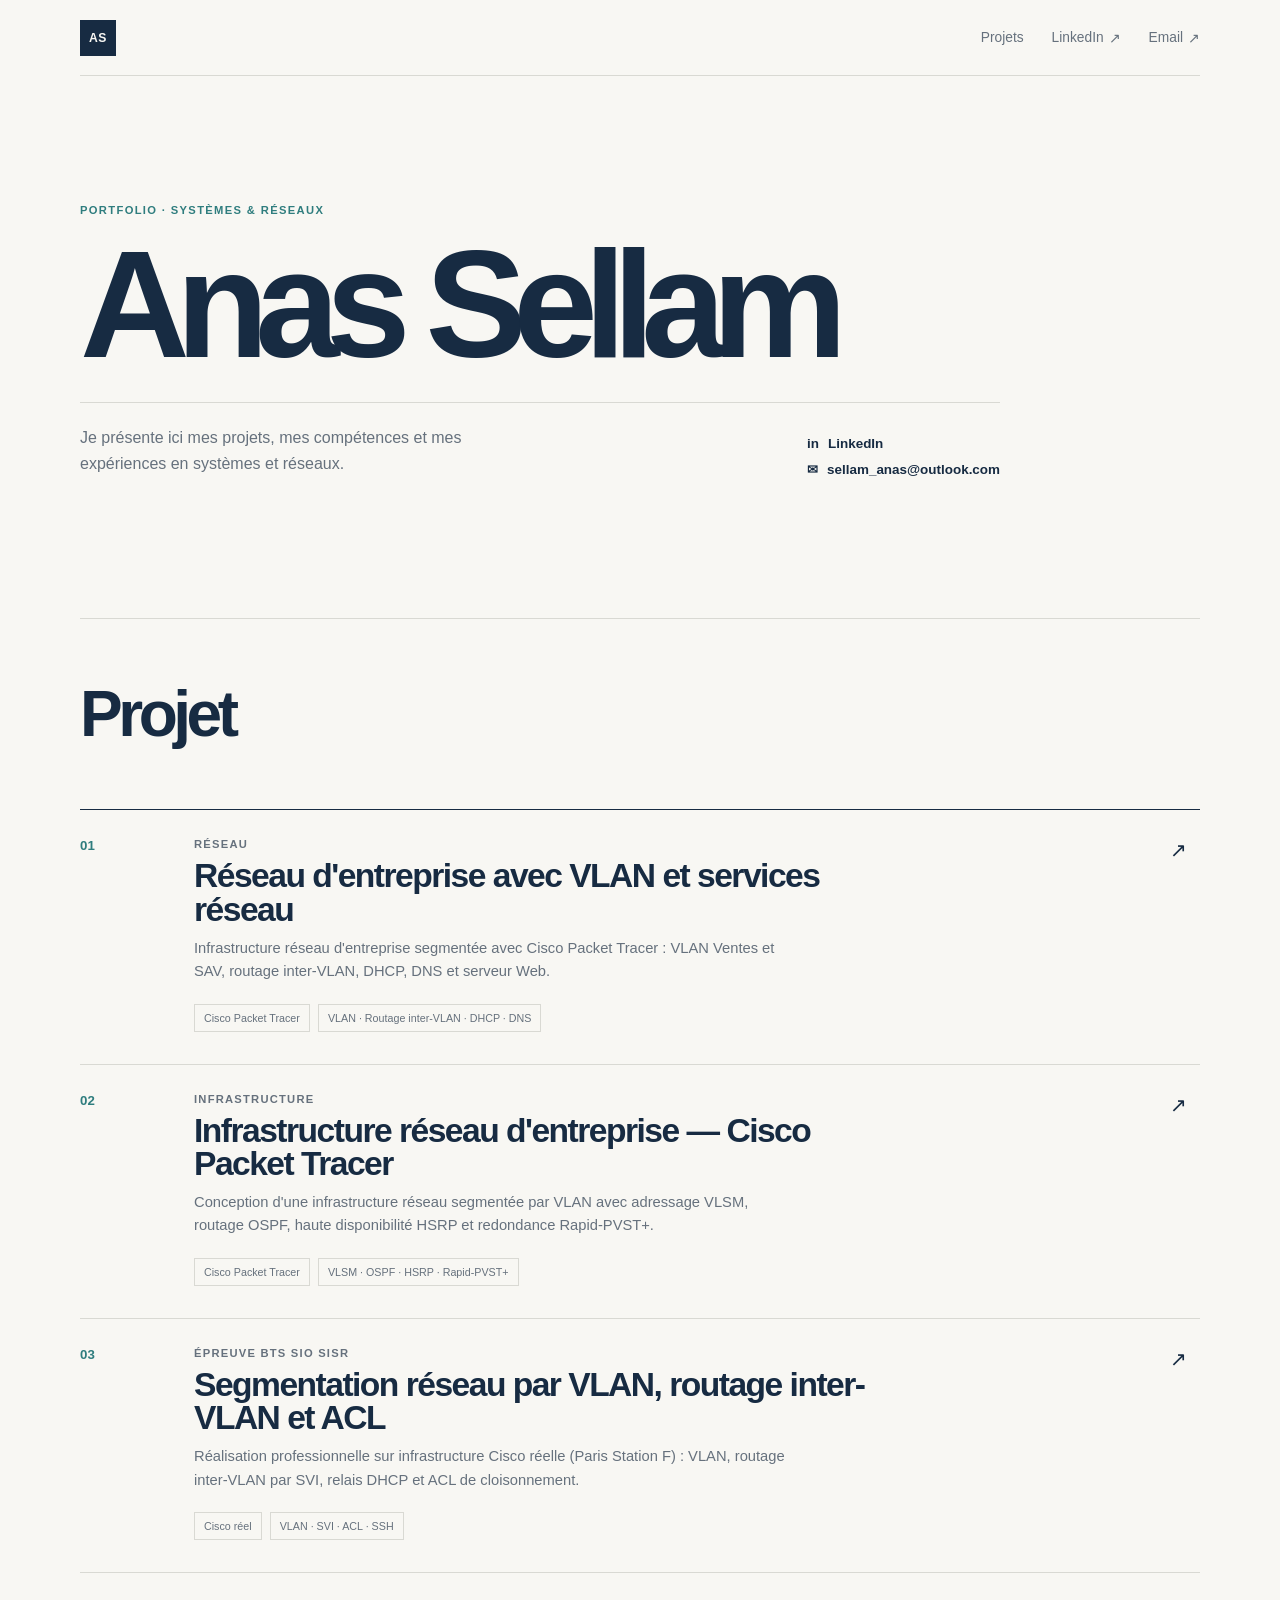
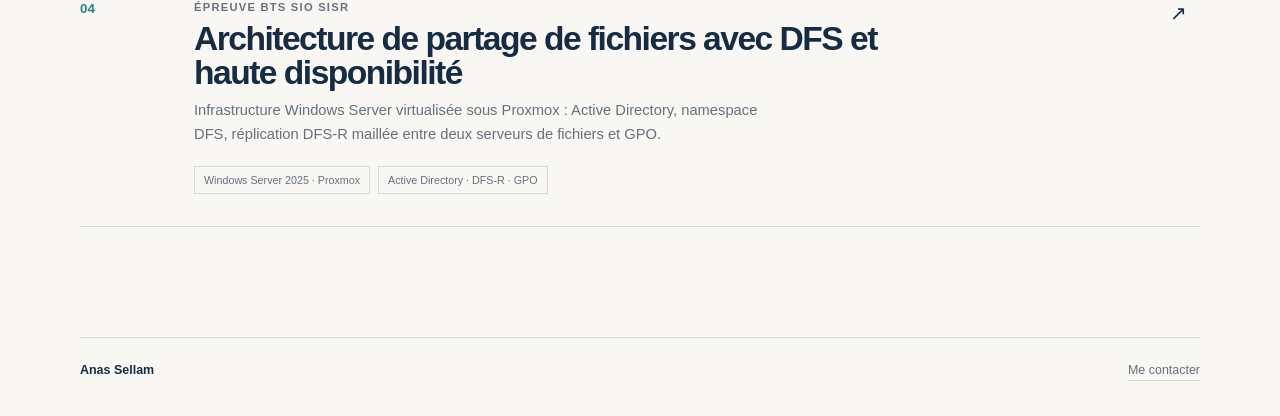
==== commit 20074647: "Update index.html" ====
--- a/index.html
+++ b/index.html
@@ -48,11 +48,6 @@
       <section class="projects" id="projets" aria-labelledby="projects-title">
         <div class="projects-heading">
           <h2 id="projects-title">Projet</h2>
-
-          <p>
-            Une sélection de projets à compléter avec votre contexte,
-            vos outils et les résultats obtenus.
-          </p>
         </div>
 
         <div class="project-list">
